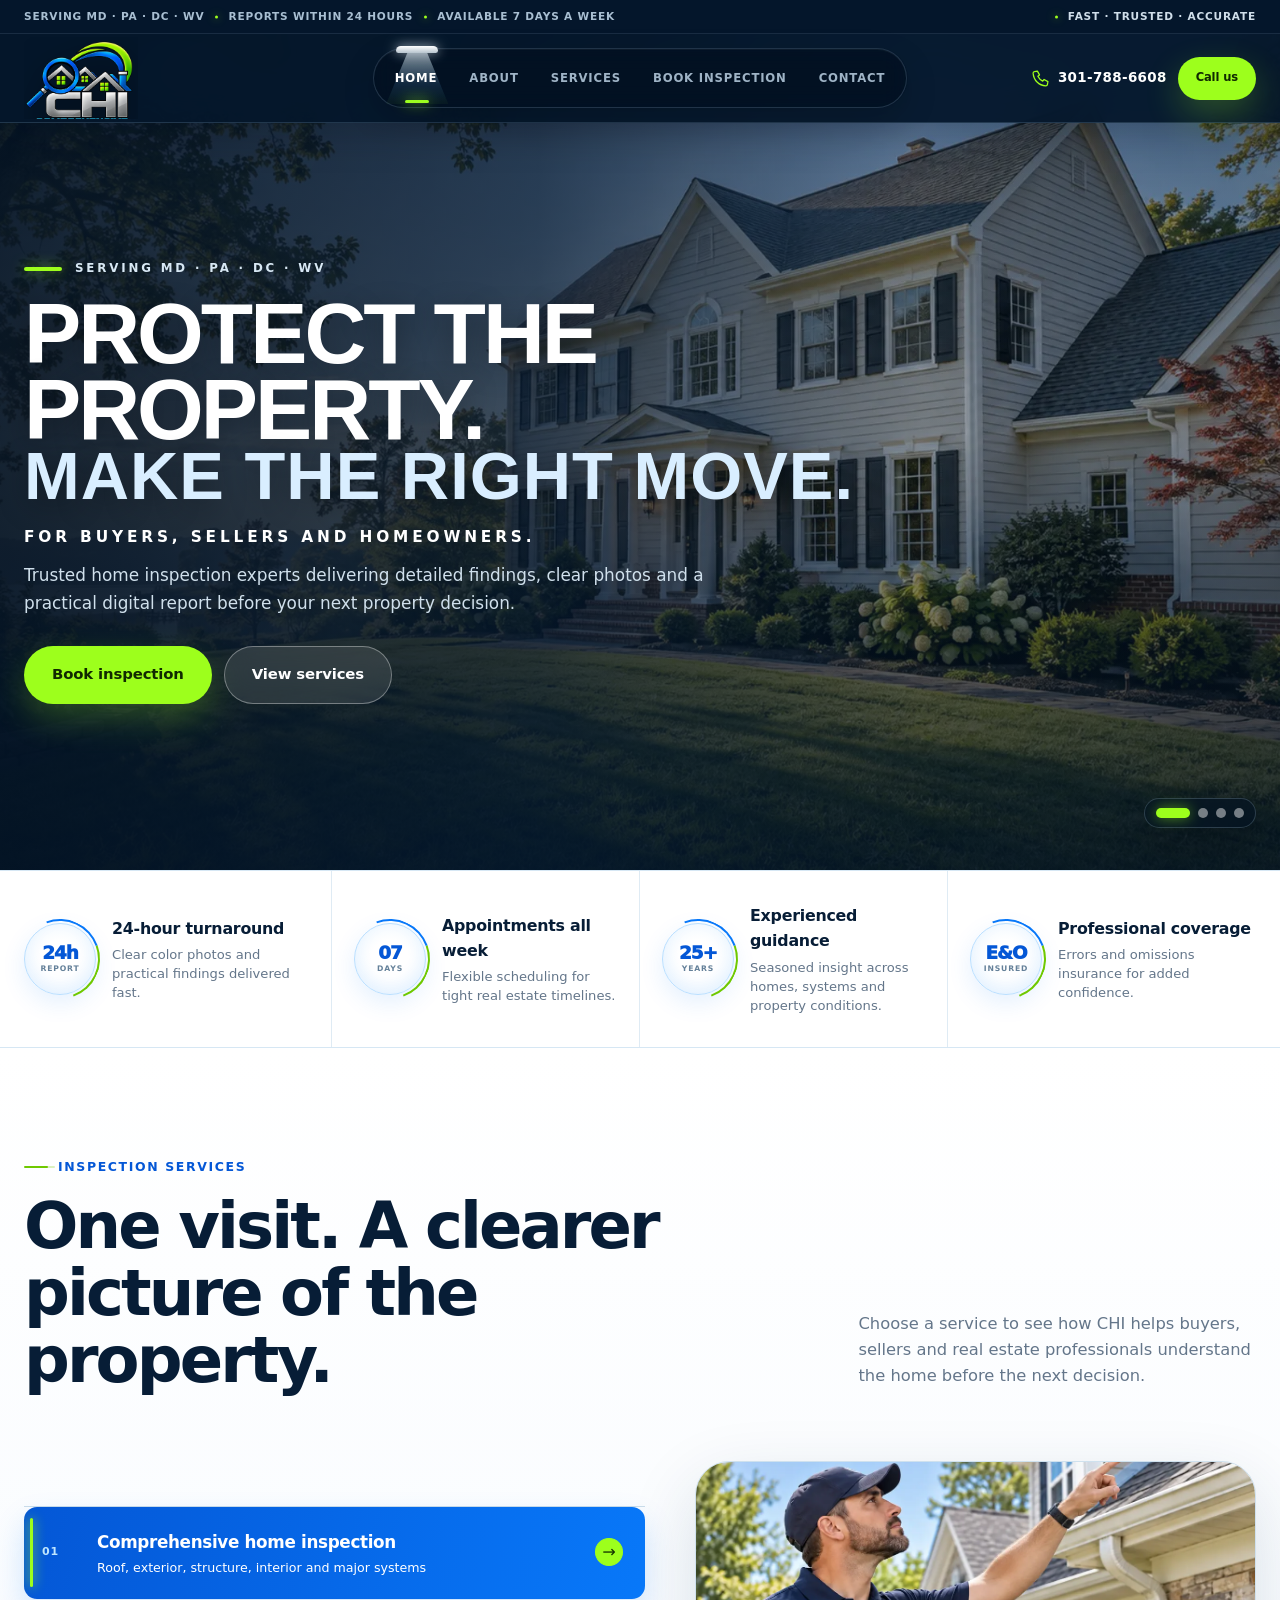
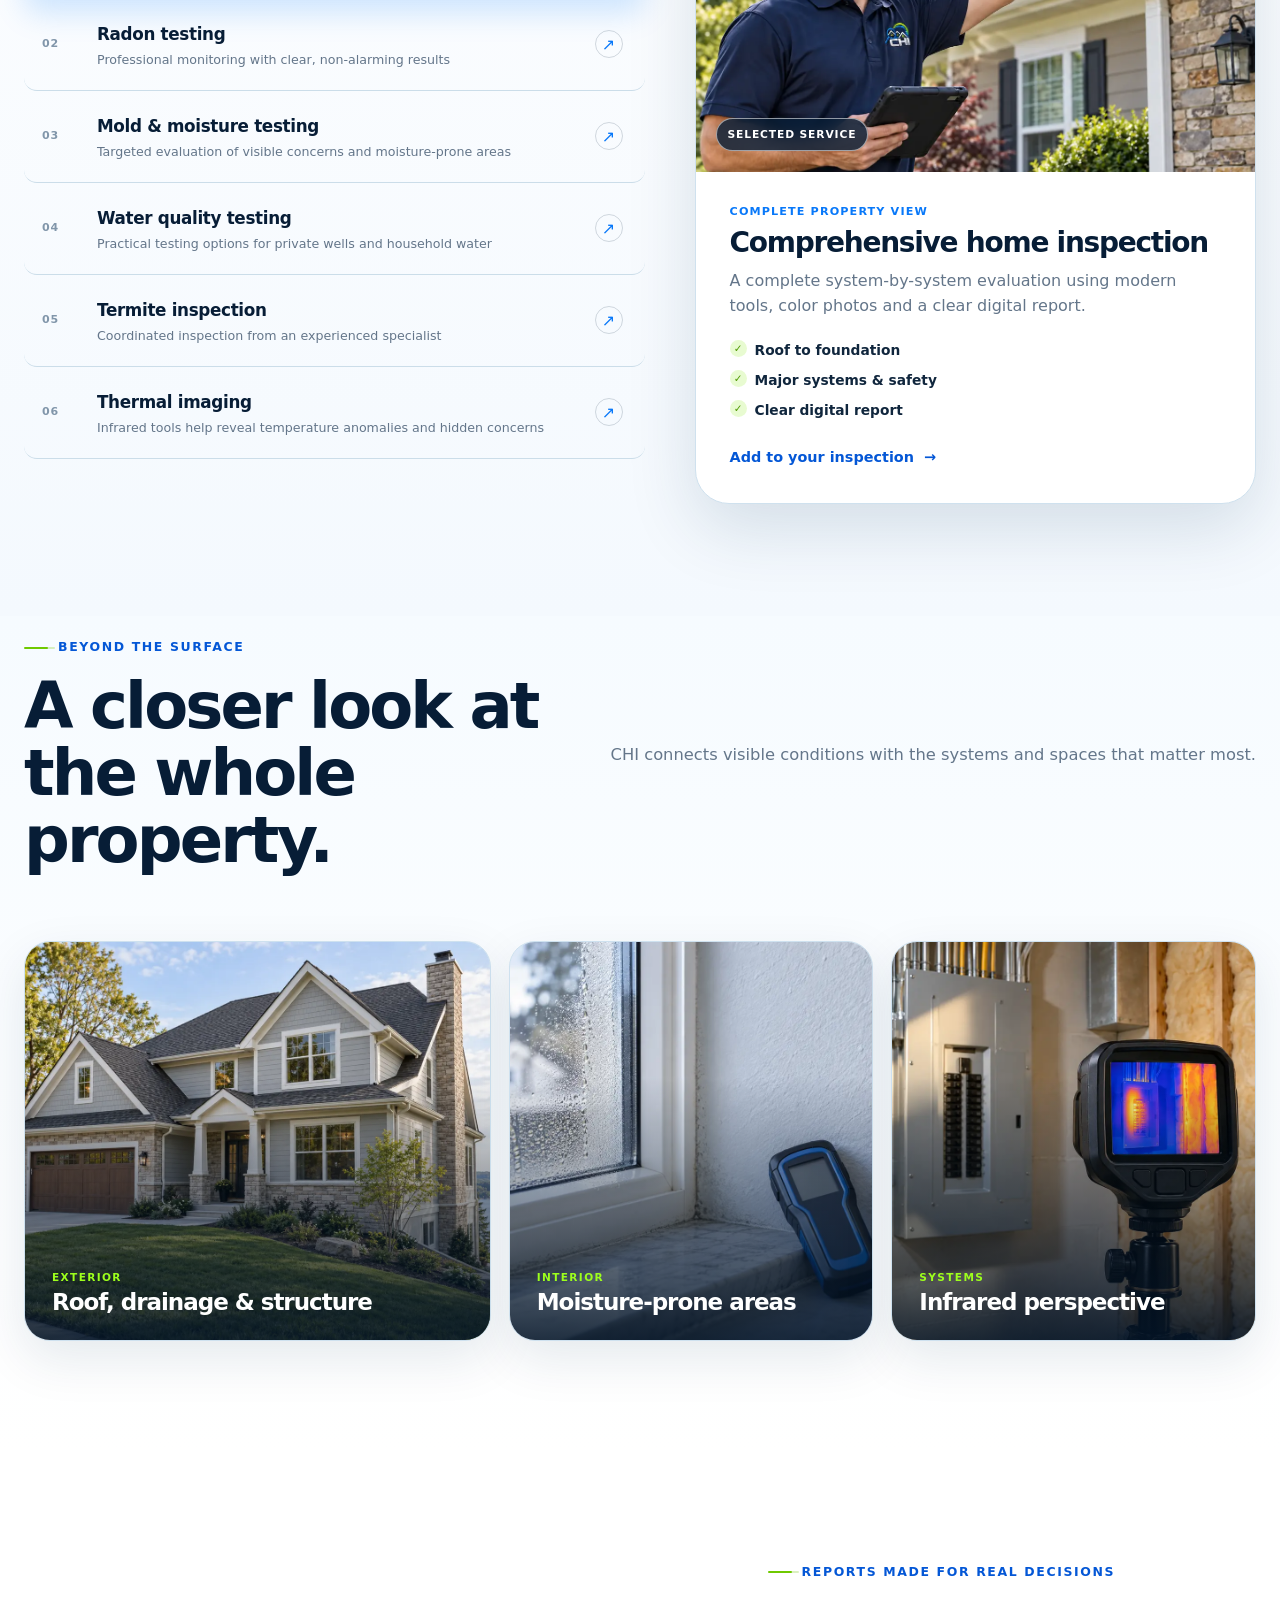
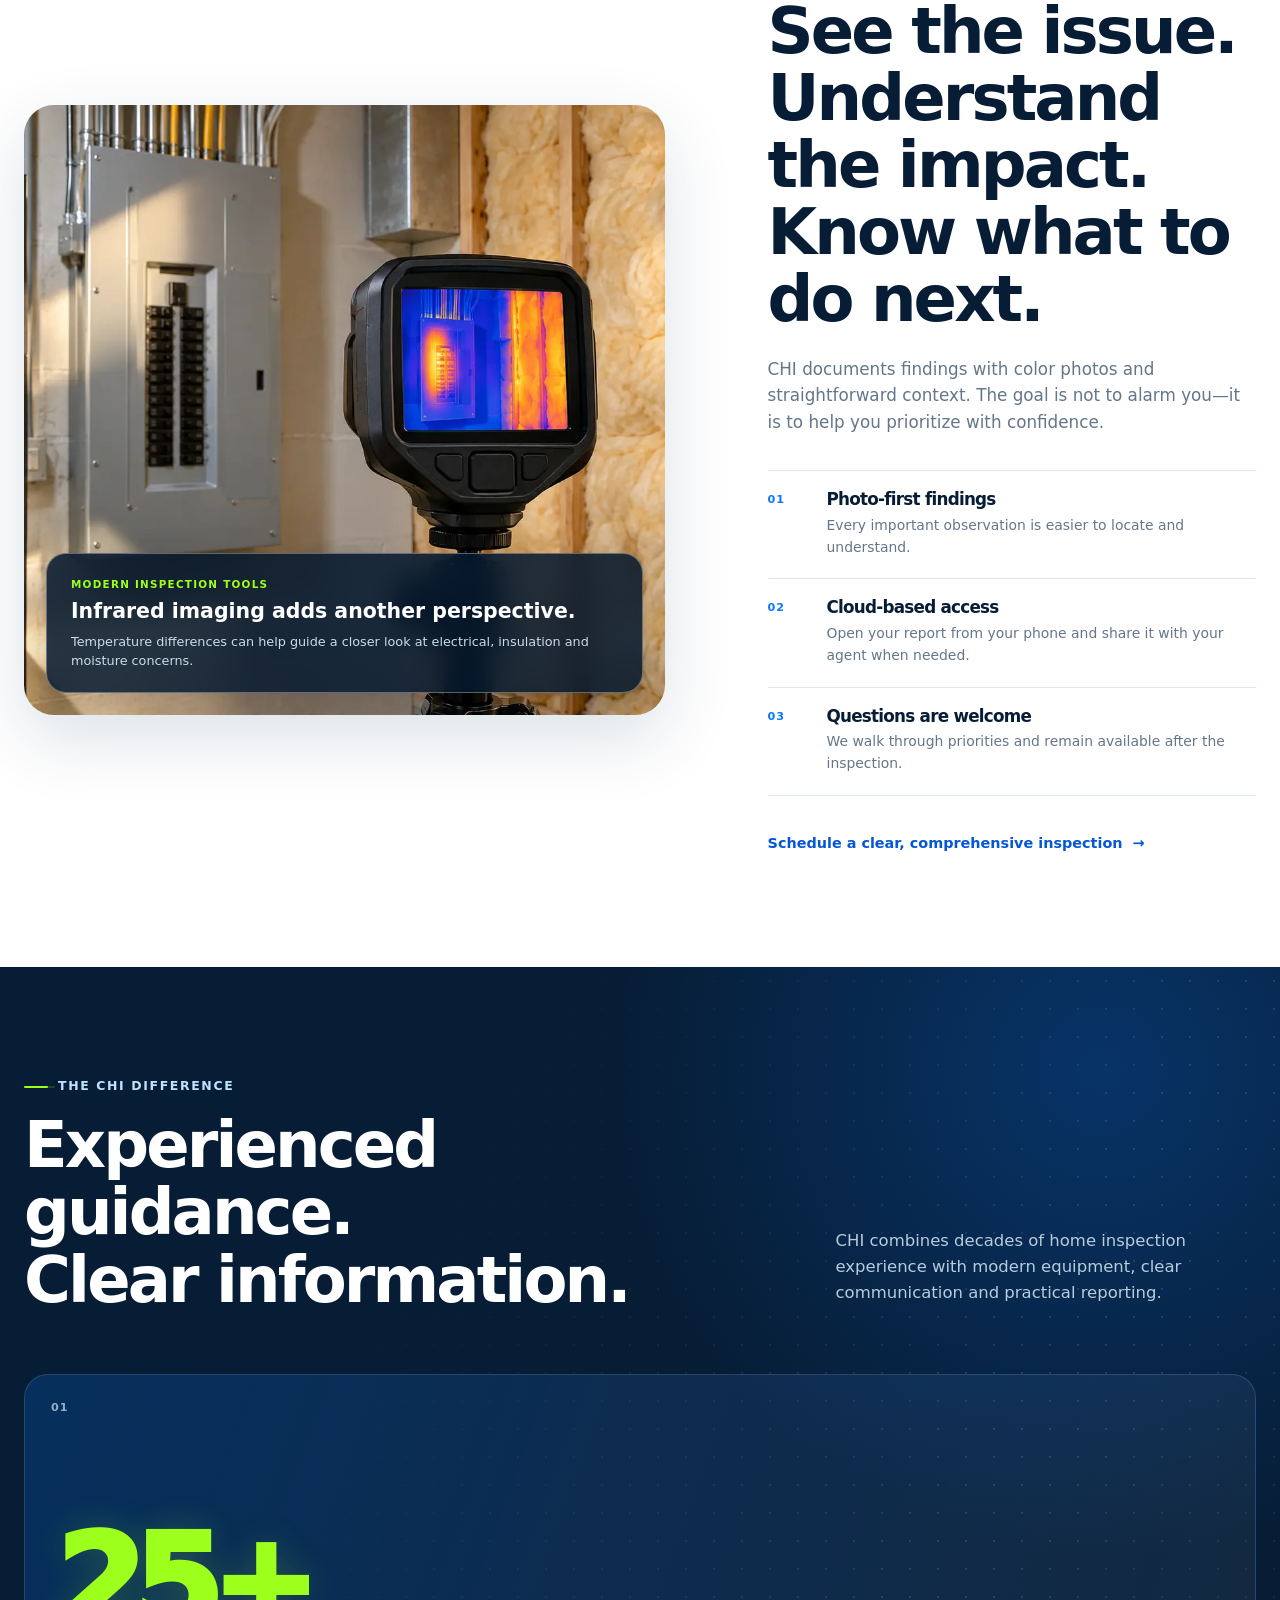
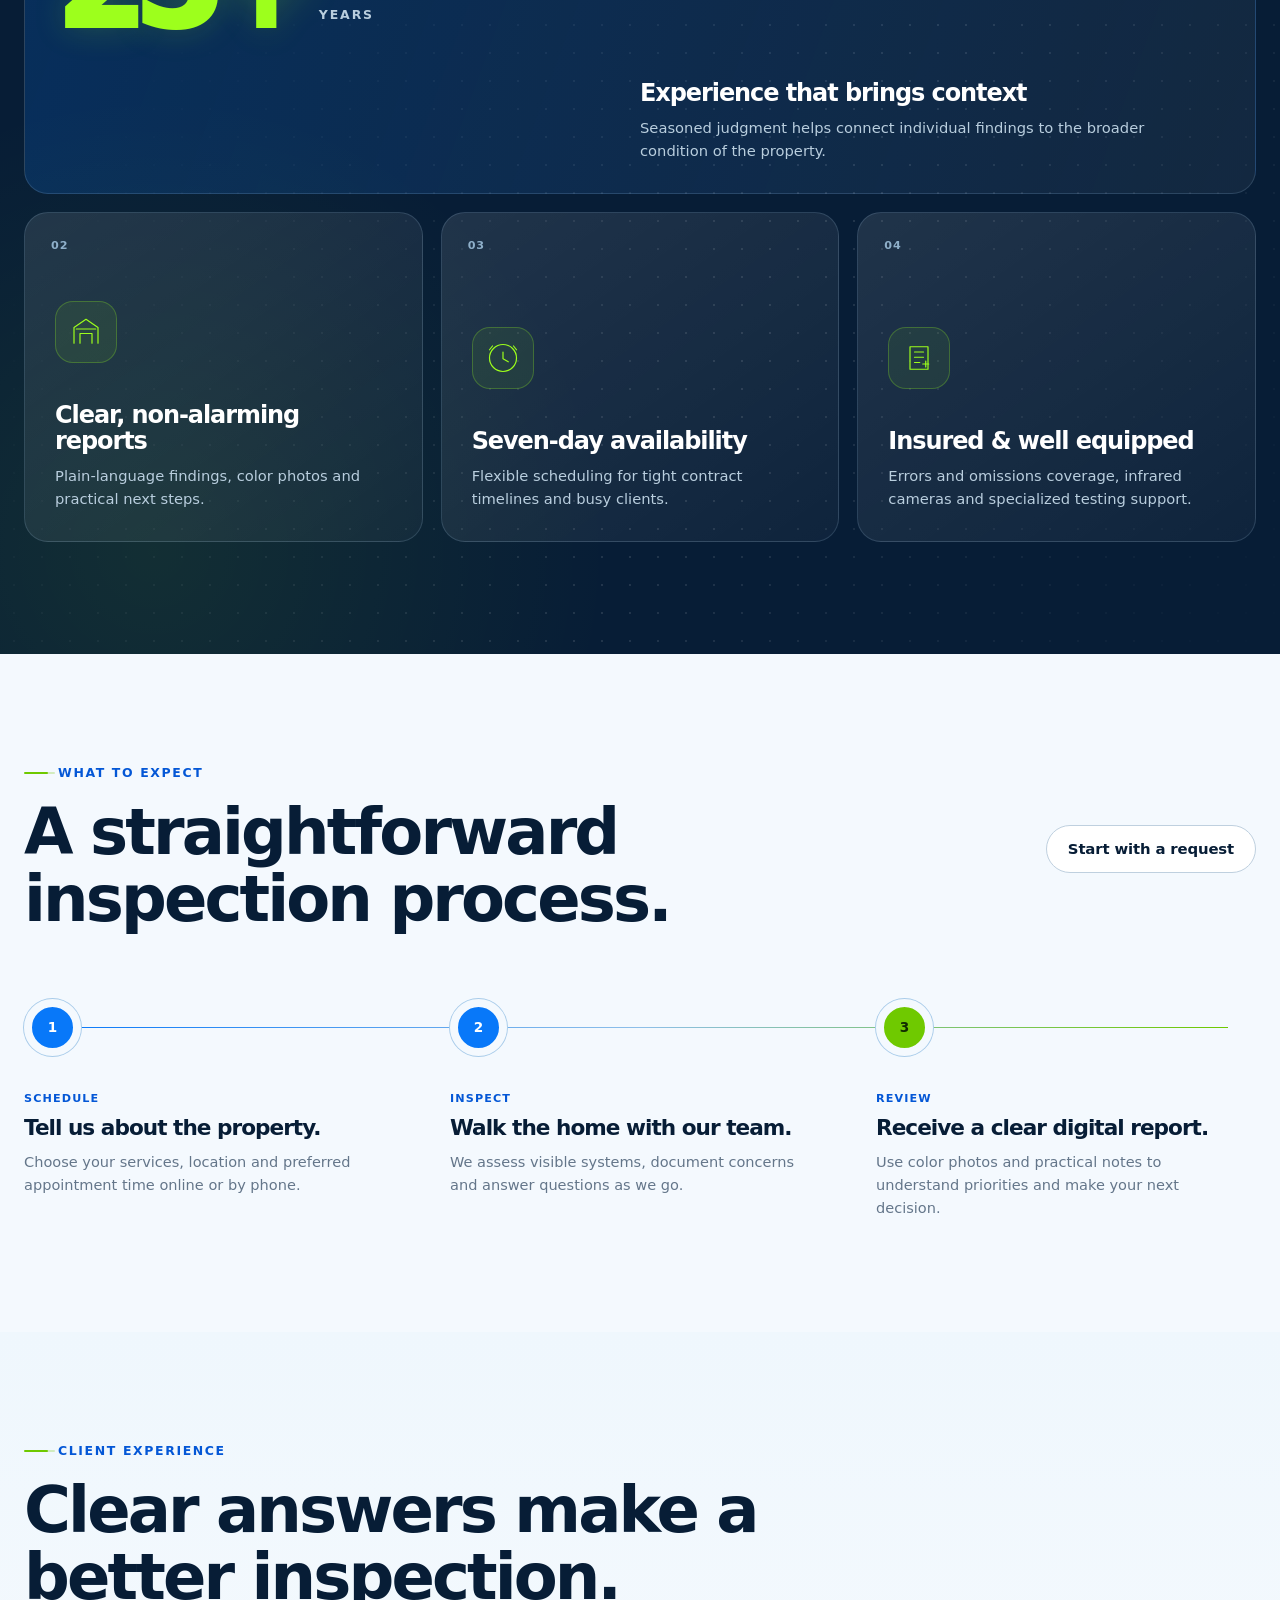
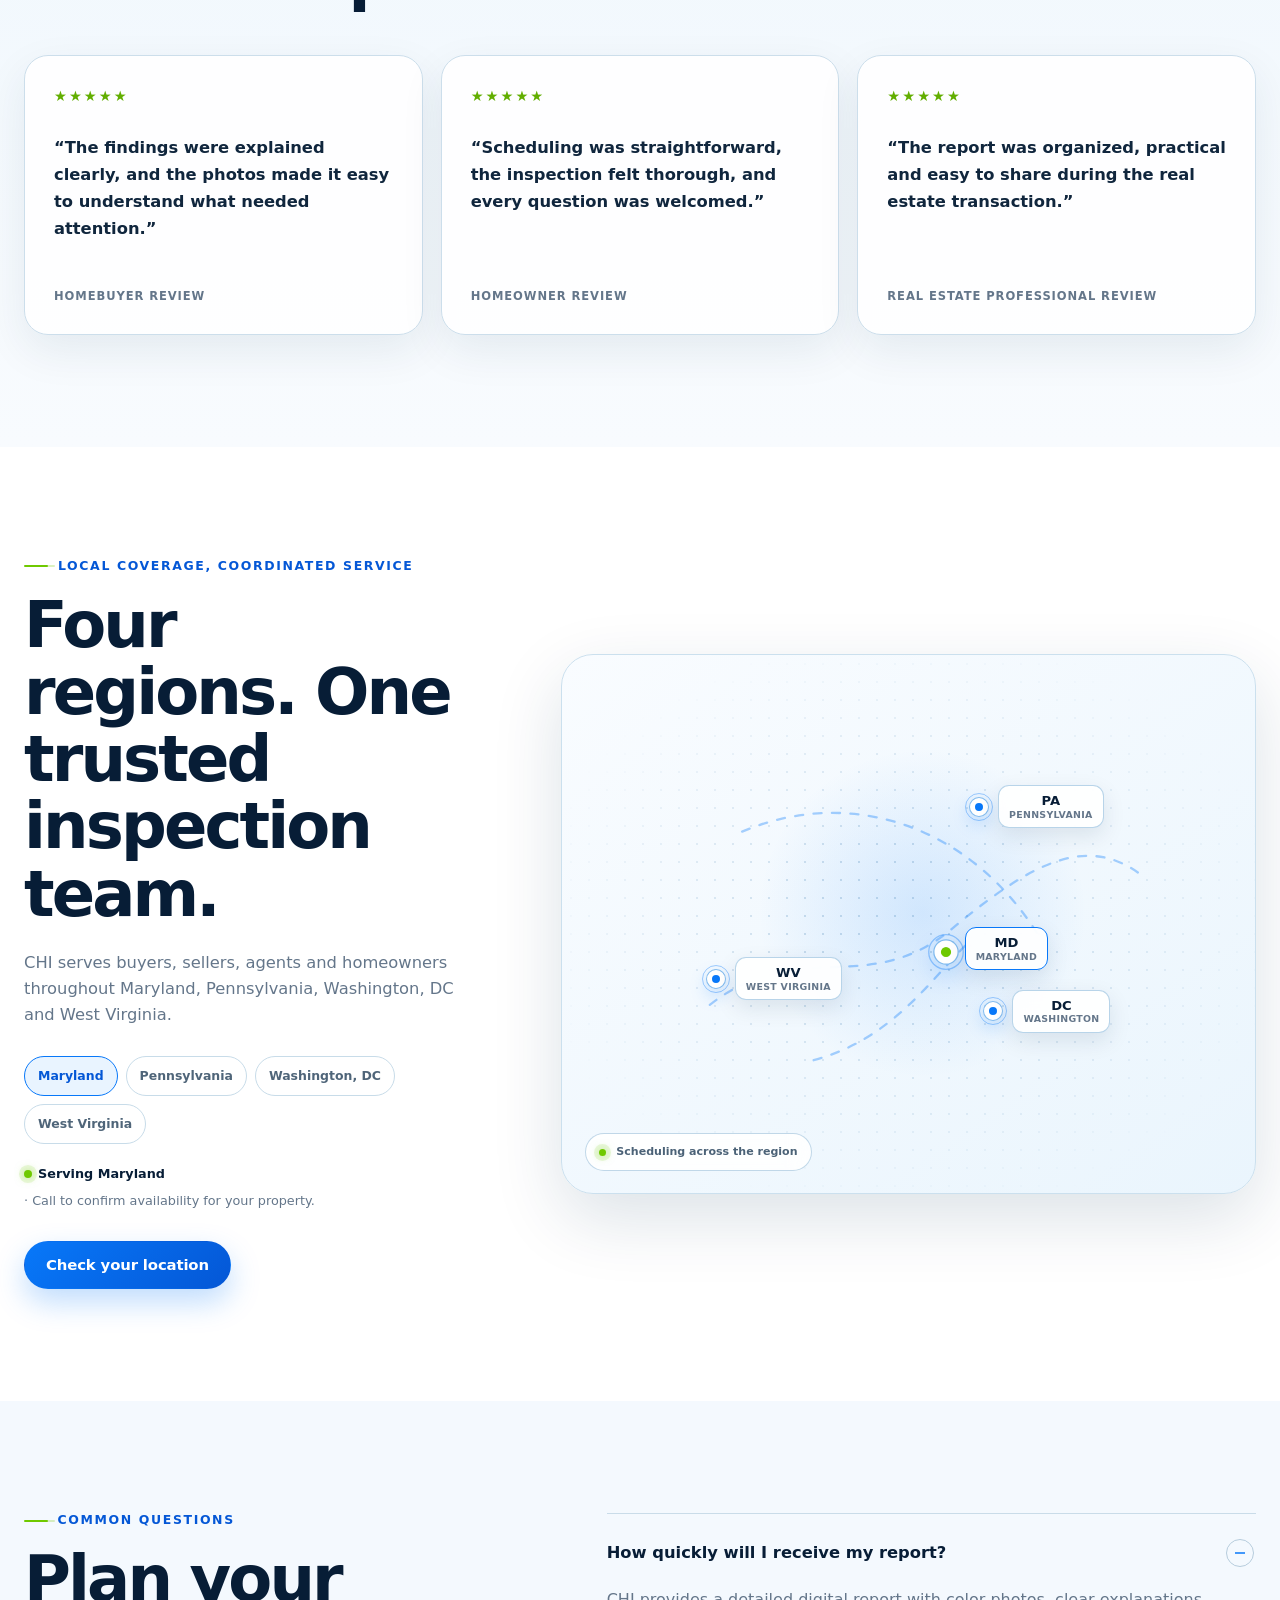
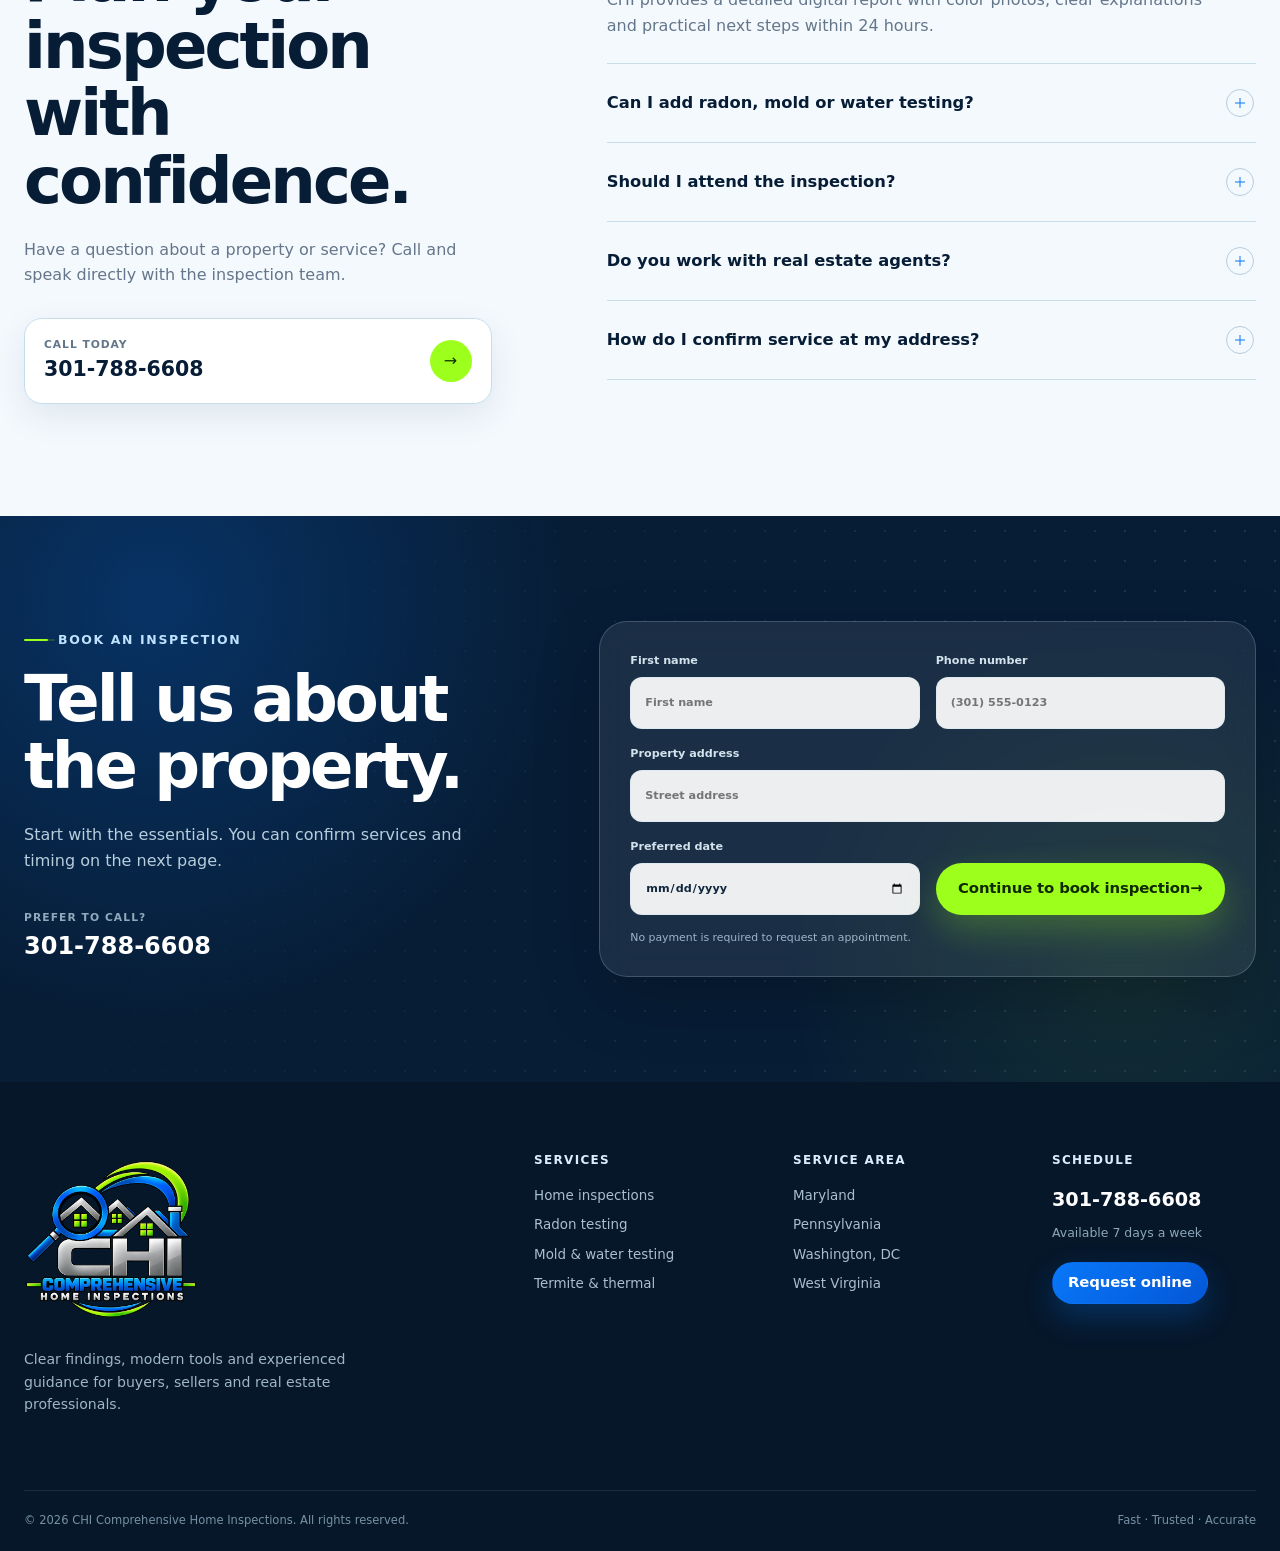
==== index.html @ 163e4bb3 "first commit" ====
<!doctype html>
<html lang="en">
  <head>
    <meta charset="UTF-8" />
    <meta name="viewport" content="width=device-width, initial-scale=1" />
    <meta
      name="description"
      content="CHI Comprehensive Home Inspections provides detailed home inspections, radon, mold, water, termite and thermal services across Maryland, Pennsylvania, DC and West Virginia."
    />
    <meta name="theme-color" content="#071d36" />
    <title>CHI Comprehensive Home Inspections</title>
    <link rel="icon" type="image/svg+xml" href="assets/favicon.svg" />
    <link rel="stylesheet" href="assets/styles.css" />
    <script src="assets/app.js" defer></script>
  </head>
  <body data-page="home">
    <a class="skip-link" href="#main">Skip to content</a>

    <header class="site-header" data-header>
      <div class="header-utility" aria-label="Business information">
        <div class="container header-utility-inner">
          <span>Serving MD · PA · DC · WV</span>
          <span>Reports within 24 hours</span>
          <span>Available 7 days a week</span>
          <span class="header-utility-note">Fast · Trusted · Accurate</span>
        </div>
      </div>
      <div class="container header-main">
        <a class="brand" href="./" aria-label="CHI Comprehensive Home Inspections home">
          <span class="brand-image-wrap"><img src="assets/chi-logo-transparent-v2.webp" alt="CHI Comprehensive Home Inspections" /></span>
        </a>

        <button class="menu-toggle" type="button" aria-expanded="false" aria-controls="primary-nav">
          <span></span><span></span><span></span><span class="sr-only">Open navigation</span>
        </button>

        <div class="header-panel">
          <nav class="limelight-nav" id="primary-nav" aria-label="Primary navigation">
            <span class="nav-light" aria-hidden="true"><i></i></span>
            <a class="active" href="#home">Home</a>
            <a href="#why-chi">About</a>
            <a href="#services">Services</a>
            <a href="schedule/">Book Inspection</a>
            <a href="#contact">Contact</a>
          </nav>
          <div class="header-actions">
            <span class="header-phone" aria-label="CHI phone number">
              <svg viewBox="0 0 24 24" aria-hidden="true"><path d="M7.2 2.8 10 7.9 7.8 9.7c1.3 2.6 3.9 5.2 6.5 6.5L16.1 14l5.1 2.8-.7 4a2 2 0 0 1-2 1.7C9.1 21.9 2.1 14.9 1.5 5.5a2 2 0 0 1 1.7-2l4-.7Z"/></svg>
              <span>301-788-6608</span>
            </span>
            <a class="button button-lime header-call-button" href="tel:+13017886608">Call us</a>
          </div>
        </div>
      </div>
    </header>

    <main id="main">
      <section class="inspection-hero" id="home" data-hero-slider aria-label="Comprehensive home inspection introduction">
        <div class="hero-slides" aria-hidden="true">
          <img class="hero-slide active" src="assets/hero-maryland-v3.webp" alt="" fetchpriority="high" data-hero-slide />
          <img class="hero-slide" src="assets/hero-interior-living-v4.webp" alt="" data-hero-slide />
          <img class="hero-slide" src="assets/hero-dc-v3.webp" alt="" data-hero-slide />
          <img class="hero-slide" src="assets/hero-interior-kitchen-v4.webp" alt="" data-hero-slide />
        </div>
        <div class="hero-shade" aria-hidden="true"></div>
        <div class="container hero-stage">
          <div class="hero-copy">
            <p class="hero-overline">Serving MD · PA · DC · WV</p>
            <h1>Protect the property. <em>Make the right move.</em></h1>
            <p class="hero-subline">For buyers, sellers and homeowners.</p>
            <p class="hero-lede">Trusted home inspection experts delivering detailed findings, clear photos and a practical digital report before your next property decision.</p>
            <div class="hero-buttons">
              <a class="button button-lime button-large" href="schedule/">Book inspection</a>
              <a class="button button-white button-large" href="#services">View services</a>
            </div>
          </div>

          <div class="hero-slider-dots" aria-label="Hero image controls">
            <button class="active" type="button" data-hero-step="0" aria-label="Show Maryland home exterior" aria-pressed="true"></button>
            <button type="button" data-hero-step="1" aria-label="Show home interior" aria-pressed="false"></button>
            <button type="button" data-hero-step="2" aria-label="Show residential properties" aria-pressed="false"></button>
            <button type="button" data-hero-step="3" aria-label="Show kitchen and utility interior" aria-pressed="false"></button>
          </div>
        </div>
      </section>

      <section class="trust-strip" aria-label="Why clients choose CHI">
        <div class="container trust-grid">
          <div><span class="trust-icon"><b>24h</b><small>report</small></span><p><strong>24-hour turnaround</strong><small>Clear color photos and practical findings delivered fast.</small></p></div>
          <div><span class="trust-icon"><b>07</b><small>days</small></span><p><strong>Appointments all week</strong><small>Flexible scheduling for tight real estate timelines.</small></p></div>
          <div><span class="trust-icon"><b>25+</b><small>years</small></span><p><strong>Experienced guidance</strong><small>Seasoned insight across homes, systems and property conditions.</small></p></div>
          <div><span class="trust-icon"><b>E&amp;O</b><small>insured</small></span><p><strong>Professional coverage</strong><small>Errors and omissions insurance for added confidence.</small></p></div>
        </div>
      </section>

      <section class="section services-section" id="services">
        <div class="container">
          <div class="section-heading reveal">
            <div>
              <p class="eyebrow"><span></span> Inspection services</p>
              <h2>One visit. A clearer picture of the property.</h2>
            </div>
            <p>Choose a service to see how CHI helps buyers, sellers and real estate professionals understand the home before the next decision.</p>
          </div>

          <div class="interactive-services reveal" data-interactive-list>
            <div class="service-list" role="list">
              <button class="service-row active" type="button" role="listitem" aria-pressed="true" data-service="home">
                <span class="service-index">01</span>
                <span class="service-main"><strong>Comprehensive home inspection</strong><small>Roof, exterior, structure, interior and major systems</small></span>
                <span class="service-arrow" aria-hidden="true">↗</span>
              </button>
              <button class="service-row" type="button" role="listitem" aria-pressed="false" data-service="radon">
                <span class="service-index">02</span>
                <span class="service-main"><strong>Radon testing</strong><small>Professional monitoring with clear, non-alarming results</small></span>
                <span class="service-arrow" aria-hidden="true">↗</span>
              </button>
              <button class="service-row" type="button" role="listitem" aria-pressed="false" data-service="mold">
                <span class="service-index">03</span>
                <span class="service-main"><strong>Mold &amp; moisture testing</strong><small>Targeted evaluation of visible concerns and moisture-prone areas</small></span>
                <span class="service-arrow" aria-hidden="true">↗</span>
              </button>
              <button class="service-row" type="button" role="listitem" aria-pressed="false" data-service="water">
                <span class="service-index">04</span>
                <span class="service-main"><strong>Water quality testing</strong><small>Practical testing options for private wells and household water</small></span>
                <span class="service-arrow" aria-hidden="true">↗</span>
              </button>
              <button class="service-row" type="button" role="listitem" aria-pressed="false" data-service="termite">
                <span class="service-index">05</span>
                <span class="service-main"><strong>Termite inspection</strong><small>Coordinated inspection from an experienced specialist</small></span>
                <span class="service-arrow" aria-hidden="true">↗</span>
              </button>
              <button class="service-row" type="button" role="listitem" aria-pressed="false" data-service="thermal">
                <span class="service-index">06</span>
                <span class="service-main"><strong>Thermal imaging</strong><small>Infrared tools help reveal temperature anomalies and hidden concerns</small></span>
                <span class="service-arrow" aria-hidden="true">↗</span>
              </button>
            </div>

            <aside class="service-preview" aria-live="polite">
              <div class="service-preview-image">
                <img class="active" src="assets/service-home-v4.webp" alt="CHI inspector pointing out a home's roof and gutter details" data-preview-image="home" loading="eager" decoding="async" />
                <img src="assets/service-radon-v2.webp" alt="CHI inspector setting up a radon monitor in a finished basement" data-preview-image="radon" loading="eager" decoding="async" />
                <img src="assets/service-mold-v2.webp" alt="CHI inspector checking a wall with a moisture meter" data-preview-image="mold" loading="eager" decoding="async" />
                <img src="assets/service-water-v2.webp" alt="CHI inspector collecting a residential water sample" data-preview-image="water" loading="eager" decoding="async" />
                <img src="assets/service-termite-v2.webp" alt="CHI inspector examining wood for termite evidence" data-preview-image="termite" loading="eager" decoding="async" />
                <img src="assets/service-thermal-v2.webp" alt="CHI inspector using a thermal camera at an electrical panel" data-preview-image="thermal" loading="eager" decoding="async" />
                <span class="preview-tag">Selected service</span>
              </div>
              <div class="service-preview-copy">
                <p class="preview-kicker" data-preview-kicker>Complete property view</p>
                <h3 data-preview-title>Comprehensive home inspection</h3>
                <p data-preview-copy>A complete system-by-system evaluation using modern tools, color photos and a clear digital report.</p>
                <ul data-preview-points>
                  <li>Roof to foundation</li>
                  <li>Major systems &amp; safety</li>
                  <li>Clear digital report</li>
                </ul>
                <a href="schedule/">Add to your inspection <span>→</span></a>
              </div>
            </aside>
          </div>
        </div>
      </section>

      <section class="section inspection-gallery-section" aria-labelledby="inspection-gallery-title">
        <div class="container">
          <div class="section-heading compact reveal">
            <div>
              <p class="eyebrow"><span></span> Beyond the surface</p>
              <h2 id="inspection-gallery-title">A closer look at the whole property.</h2>
            </div>
            <p>CHI connects visible conditions with the systems and spaces that matter most.</p>
          </div>
          <div class="inspection-gallery reveal">
            <article class="gallery-card gallery-card-wide">
              <img src="assets/service-home-v3.webp" alt="Residential exterior showing roof, siding, windows and foundation" loading="lazy" />
              <div><span>Exterior</span><h3>Roof, drainage &amp; structure</h3></div>
            </article>
            <article class="gallery-card">
              <img src="assets/service-mold-v3.webp" alt="Window and wall area evaluated for moisture" loading="lazy" />
              <div><span>Interior</span><h3>Moisture-prone areas</h3></div>
            </article>
            <article class="gallery-card">
              <img src="assets/service-thermal-v3.webp" alt="Thermal camera viewing a residential electrical panel" loading="lazy" />
              <div><span>Systems</span><h3>Infrared perspective</h3></div>
            </article>
          </div>
        </div>
      </section>

      <section class="section report-section" id="reporting">
        <div class="container report-grid">
          <div class="report-visual reveal">
            <div class="report-photo-main">
              <img src="assets/service-thermal-v3.webp" alt="Thermal camera documenting a residential electrical panel" loading="lazy" />
              <div class="report-photo-label">
                <span>Modern inspection tools</span>
                <strong>Infrared imaging adds another perspective.</strong>
                <p>Temperature differences can help guide a closer look at electrical, insulation and moisture concerns.</p>
              </div>
            </div>
          </div>

          <div class="report-copy reveal">
            <p class="eyebrow"><span></span> Reports made for real decisions</p>
            <h2>See the issue. Understand the impact. Know what to do next.</h2>
            <p>CHI documents findings with color photos and straightforward context. The goal is not to alarm you—it is to help you prioritize with confidence.</p>
            <div class="feature-stack">
              <article>
                <span>01</span>
                <div><h3>Photo-first findings</h3><p>Every important observation is easier to locate and understand.</p></div>
              </article>
              <article>
                <span>02</span>
                <div><h3>Cloud-based access</h3><p>Open your report from your phone and share it with your agent when needed.</p></div>
              </article>
              <article>
                <span>03</span>
                <div><h3>Questions are welcome</h3><p>We walk through priorities and remain available after the inspection.</p></div>
              </article>
            </div>
            <a class="text-link" href="schedule/">Schedule a clear, comprehensive inspection <span>→</span></a>
          </div>
        </div>
      </section>

      <section class="section why-section" id="why-chi">
        <div class="container">
          <div class="why-intro reveal">
            <div>
              <p class="eyebrow light"><span></span> The CHI difference</p>
              <h2>Experienced guidance.<br />Clear information.</h2>
            </div>
            <p>CHI combines decades of home inspection experience with modern equipment, clear communication and practical reporting.</p>
          </div>

          <div class="why-cards">
            <article class="why-card why-card-large reveal">
              <span class="card-number">01</span>
              <div class="experience-display" aria-hidden="true">
                <strong>25+</strong><span>years</span>
              </div>
              <div><h3>Experience that brings context</h3><p>Seasoned judgment helps connect individual findings to the broader condition of the property.</p></div>
            </article>
            <article class="why-card reveal">
              <span class="card-number">02</span>
              <div class="line-icon"><svg viewBox="0 0 48 48" aria-hidden="true"><path d="M8 39V18L24 7l16 11v21M16 39V26h16v13M11 20h26"/></svg></div>
              <h3>Clear, non-alarming reports</h3>
              <p>Plain-language findings, color photos and practical next steps.</p>
            </article>
            <article class="why-card reveal">
              <span class="card-number">03</span>
              <div class="line-icon"><svg viewBox="0 0 48 48" aria-hidden="true"><path d="M24 42a18 18 0 1 0 0-36 18 18 0 0 0 0 36Zm0-26v9l7 4M10 8l-4 5m32-5 4 5"/></svg></div>
              <h3>Seven-day availability</h3>
              <p>Flexible scheduling for tight contract timelines and busy clients.</p>
            </article>
            <article class="why-card reveal">
              <span class="card-number">04</span>
              <div class="line-icon"><svg viewBox="0 0 48 48" aria-hidden="true"><path d="M12 9h24v30H12zM18 16h12M18 23h12M18 30h7m8-2v8m-4-4h8"/></svg></div>
              <h3>Insured &amp; well equipped</h3>
              <p>Errors and omissions coverage, infrared cameras and specialized testing support.</p>
            </article>
          </div>
        </div>
      </section>

      <section class="section process-section">
        <div class="container">
          <div class="section-heading compact reveal">
            <div><p class="eyebrow"><span></span> What to expect</p><h2>A straightforward inspection process.</h2></div>
            <a class="button button-outline" href="schedule/">Start with a request</a>
          </div>
          <div class="process-track reveal">
            <article><span class="process-dot">1</span><p class="process-label">Schedule</p><h3>Tell us about the property.</h3><p>Choose your services, location and preferred appointment time online or by phone.</p></article>
            <article><span class="process-dot">2</span><p class="process-label">Inspect</p><h3>Walk the home with our team.</h3><p>We assess visible systems, document concerns and answer questions as we go.</p></article>
            <article><span class="process-dot">3</span><p class="process-label">Review</p><h3>Receive a clear digital report.</h3><p>Use color photos and practical notes to understand priorities and make your next decision.</p></article>
          </div>
        </div>
      </section>

      <section class="section reviews-section" aria-labelledby="reviews-title">
        <div class="container">
          <div class="reviews-heading reveal">
            <p class="eyebrow"><span></span> Client experience</p>
            <h2 id="reviews-title">Clear answers make a better inspection.</h2>
          </div>
          <div class="reviews-grid">
            <article class="review-card reveal">
              <div class="review-stars" aria-label="Five stars">★★★★★</div>
              <blockquote>“The findings were explained clearly, and the photos made it easy to understand what needed attention.”</blockquote>
              <p>Homebuyer review</p>
            </article>
            <article class="review-card reveal">
              <div class="review-stars" aria-label="Five stars">★★★★★</div>
              <blockquote>“Scheduling was straightforward, the inspection felt thorough, and every question was welcomed.”</blockquote>
              <p>Homeowner review</p>
            </article>
            <article class="review-card reveal">
              <div class="review-stars" aria-label="Five stars">★★★★★</div>
              <blockquote>“The report was organized, practical and easy to share during the real estate transaction.”</blockquote>
              <p>Real estate professional review</p>
            </article>
          </div>
        </div>
      </section>

      <section class="section area-section" id="service-area">
        <div class="container area-grid">
          <div class="area-copy reveal">
            <p class="eyebrow"><span></span> Local coverage, coordinated service</p>
            <h2>Four regions. One trusted inspection team.</h2>
            <p>CHI serves buyers, sellers, agents and homeowners throughout Maryland, Pennsylvania, Washington, DC and West Virginia.</p>
            <div class="area-pills" aria-label="Service areas">
              <button type="button" data-region="md" class="active">Maryland</button>
              <button type="button" data-region="pa">Pennsylvania</button>
              <button type="button" data-region="dc">Washington, DC</button>
              <button type="button" data-region="wv">West Virginia</button>
            </div>
            <p class="area-status"><span></span><strong data-region-label>Serving Maryland</strong> · Call to confirm availability for your property.</p>
            <a class="button button-primary" href="schedule/">Check your location</a>
          </div>

          <div class="region-map reveal" data-region-map aria-label="Animated service area map showing Maryland, Pennsylvania, Washington DC and West Virginia">
            <div class="map-dot-field" aria-hidden="true"></div>
            <span class="map-scan" aria-hidden="true"></span>
            <svg class="map-routes" viewBox="0 0 600 460" aria-hidden="true">
              <path d="M128 300 C205 240, 265 295, 338 234 S458 152, 505 190" />
              <path d="M156 150 C250 110, 355 145, 414 242" />
              <path d="M218 348 C285 330, 318 280, 350 248" />
            </svg>
            <button class="map-node node-md active" type="button" data-region="md"><i></i><span>MD<small>Maryland</small></span></button>
            <button class="map-node node-pa" type="button" data-region="pa"><i></i><span>PA<small>Pennsylvania</small></span></button>
            <button class="map-node node-dc" type="button" data-region="dc"><i></i><span>DC<small>Washington</small></span></button>
            <button class="map-node node-wv" type="button" data-region="wv"><i></i><span>WV<small>West Virginia</small></span></button>
            <div class="map-legend"><span class="live-dot"></span> Scheduling across the region</div>
          </div>
        </div>
      </section>

      <section class="section faq-section">
        <div class="container faq-grid">
          <div class="faq-intro reveal">
            <p class="eyebrow"><span></span> Common questions</p>
            <h2>Plan your inspection with confidence.</h2>
            <p>Have a question about a property or service? Call and speak directly with the inspection team.</p>
            <a class="phone-card" href="tel:+13017886608"><span>Call today</span><strong>301-788-6608</strong><i>→</i></a>
          </div>
          <div class="faq-list reveal">
            <details open>
              <summary>How quickly will I receive my report?<span></span></summary>
              <p>CHI provides a detailed digital report with color photos, clear explanations and practical next steps within 24 hours.</p>
            </details>
            <details>
              <summary>Can I add radon, mold or water testing?<span></span></summary>
              <p>Yes. Add-on testing can be coordinated with your home inspection so you get a more complete picture in fewer appointments.</p>
            </details>
            <details>
              <summary>Should I attend the inspection?<span></span></summary>
              <p>You are welcome to attend. It is a useful opportunity to see the home’s systems, ask questions and review the most important findings.</p>
            </details>
            <details>
              <summary>Do you work with real estate agents?<span></span></summary>
              <p>Yes. CHI works with buyers, sellers and agents and can share the completed report with the people you authorize.</p>
            </details>
            <details>
              <summary>How do I confirm service at my address?<span></span></summary>
              <p>Send the property address through the scheduling form or call 301-788-6608. We serve Maryland, Pennsylvania, DC and West Virginia.</p>
            </details>
          </div>
        </div>
      </section>

      <section class="quick-booking" id="contact">
        <div class="container quick-booking-grid">
          <div class="quick-booking-copy reveal">
            <p class="eyebrow light"><span></span> Book an inspection</p>
            <h2>Tell us about the property.</h2>
            <p>Start with the essentials. You can confirm services and timing on the next page.</p>
            <a href="tel:+13017886608"><span>Prefer to call?</span><strong>301-788-6608</strong></a>
          </div>
          <form class="quick-booking-form reveal" action="schedule/" method="get">
            <label>First name<input type="text" name="firstName" autocomplete="given-name" required placeholder="First name" /></label>
            <label>Phone number<input type="tel" name="phone" autocomplete="tel" required placeholder="(301) 555-0123" /></label>
            <label class="quick-field-wide">Property address<input type="text" name="address" autocomplete="street-address" required placeholder="Street address" /></label>
            <label>Preferred date<input type="date" name="preferredDate" /></label>
            <button class="button button-lime button-large" type="submit">Continue to book inspection <span>→</span></button>
            <p class="quick-form-note">No payment is required to request an appointment.</p>
          </form>
        </div>
      </section>
    </main>

    <footer class="site-footer">
      <div class="container footer-top">
        <div class="footer-brand">
          <img src="assets/chi-logo-transparent-v2.webp" alt="CHI Comprehensive Home Inspections" loading="lazy" />
          <p>Clear findings, modern tools and experienced guidance for buyers, sellers and real estate professionals.</p>
        </div>
        <div><h3>Services</h3><a href="#services">Home inspections</a><a href="#services">Radon testing</a><a href="#services">Mold &amp; water testing</a><a href="#services">Termite &amp; thermal</a></div>
        <div><h3>Service area</h3><a href="#service-area">Maryland</a><a href="#service-area">Pennsylvania</a><a href="#service-area">Washington, DC</a><a href="#service-area">West Virginia</a></div>
        <div class="footer-contact"><h3>Schedule</h3><a class="footer-phone" href="tel:+13017886608">301-788-6608</a><p>Available 7 days a week</p><a class="button button-primary" href="schedule/">Request online</a></div>
      </div>
      <div class="container footer-bottom"><p>© <span data-year></span> CHI Comprehensive Home Inspections. All rights reserved.</p><p>Fast · Trusted · Accurate</p></div>
    </footer>

    <a class="mobile-call-bar" href="tel:+13017886608"><span>Call CHI</span><strong>301-788-6608</strong></a>
  </body>
</html>
---- assets/styles.css ----
:root {
  --blue: #0878f9;
  --blue-deep: #0457d6;
  --blue-soft: #e9f4ff;
  --cyan: #33c5ff;
  --lime: #9dff1c;
  --lime-deep: #6fc900;
  --navy: #071d36;
  --navy-2: #0b2949;
  --ink: #10263d;
  --muted: #64768a;
  --line: #dbe7f1;
  --ice: #f4f9fe;
  --white: #ffffff;
  --shadow: 0 24px 70px rgba(10, 47, 82, 0.14);
  --shadow-soft: 0 12px 35px rgba(10, 47, 82, 0.09);
  --radius-sm: 12px;
  --radius: 22px;
  --radius-lg: 34px;
  --container: 1240px;
}

* {
  box-sizing: border-box;
}

html {
  scroll-behavior: smooth;
  scroll-padding-top: 100px;
}

body {
  margin: 0;
  background: var(--white);
  color: var(--ink);
  font-family: Inter, ui-sans-serif, system-ui, -apple-system, BlinkMacSystemFont, "Segoe UI", sans-serif;
  font-size: 16px;
  line-height: 1.6;
  -webkit-font-smoothing: antialiased;
  overflow-x: hidden;
}

body.menu-open {
  overflow: hidden;
}

img {
  display: block;
  max-width: 100%;
}

a {
  color: inherit;
  text-decoration: none;
}

button,
input,
select,
textarea {
  font: inherit;
}

button,
a {
  -webkit-tap-highlight-color: transparent;
}

button {
  color: inherit;
}

:focus-visible {
  outline: 3px solid color-mix(in srgb, var(--blue) 60%, white);
  outline-offset: 3px;
}

.sr-only {
  position: absolute;
  width: 1px;
  height: 1px;
  padding: 0;
  margin: -1px;
  overflow: hidden;
  clip: rect(0, 0, 0, 0);
  white-space: nowrap;
  border: 0;
}

.skip-link {
  position: fixed;
  z-index: 9999;
  top: 10px;
  left: 10px;
  transform: translateY(-160%);
  padding: 10px 16px;
  border-radius: 8px;
  background: var(--navy);
  color: white;
  transition: transform 0.2s ease;
}

.skip-link:focus {
  transform: translateY(0);
}

.container {
  width: min(calc(100% - 48px), var(--container));
  margin-inline: auto;
}

.section {
  padding: 112px 0;
}

h1,
h2,
h3,
p {
  margin-top: 0;
}

h1,
h2,
h3 {
  color: var(--navy);
  font-weight: 750;
  letter-spacing: -0.045em;
  line-height: 1.05;
}

h2 {
  margin-bottom: 22px;
  font-size: clamp(2.25rem, 5vw, 4.8rem);
}

h3 {
  margin-bottom: 10px;
  font-size: 1.35rem;
}

.eyebrow {
  display: flex;
  align-items: center;
  gap: 10px;
  margin-bottom: 18px;
  color: var(--blue-deep);
  font-size: 0.78rem;
  font-weight: 800;
  letter-spacing: 0.13em;
  line-height: 1.2;
  text-transform: uppercase;
}

.eyebrow > span {
  width: 24px;
  height: 2px;
  border-radius: 2px;
  background: var(--lime-deep);
  box-shadow: 7px 0 0 rgba(111, 201, 0, 0.25);
}

.eyebrow.light {
  color: #bfe2ff;
}

.eyebrow.light > span {
  background: var(--lime);
}

.button {
  position: relative;
  display: inline-flex;
  min-height: 48px;
  align-items: center;
  justify-content: center;
  border: 1px solid transparent;
  border-radius: 999px;
  padding: 12px 21px;
  font-size: 0.93rem;
  font-weight: 800;
  letter-spacing: -0.01em;
  line-height: 1;
  cursor: pointer;
  transition: transform 0.25s ease, box-shadow 0.25s ease, color 0.25s ease, background-color 0.25s ease, border-color 0.25s ease;
  overflow: hidden;
}

.button::after {
  content: "";
  position: absolute;
  inset: 0;
  background: linear-gradient(105deg, transparent 25%, rgba(255, 255, 255, 0.34) 50%, transparent 75%);
  transform: translateX(-130%);
  transition: transform 0.6s ease;
}

.button:hover::after {
  transform: translateX(130%);
}

.button:hover {
  transform: translateY(-2px);
}

.button-primary {
  background: linear-gradient(135deg, var(--blue), var(--blue-deep));
  box-shadow: 0 13px 30px rgba(8, 120, 249, 0.26);
  color: white;
}

.button-primary:hover {
  box-shadow: 0 18px 38px rgba(8, 120, 249, 0.35);
}

.button-large {
  min-height: 58px;
  padding-inline: 27px;
}

.button-ghost {
  border-color: rgba(10, 45, 75, 0.2);
  background: rgba(255, 255, 255, 0.66);
  color: var(--navy);
  backdrop-filter: blur(14px);
}

.button-outline {
  border-color: #bfd0df;
  background: white;
  color: var(--navy);
}

.button-outline:hover {
  border-color: var(--blue);
  color: var(--blue-deep);
}

.button-lime {
  background: var(--lime);
  box-shadow: 0 14px 35px rgba(157, 255, 28, 0.24);
  color: #102900;
}

.button-white {
  border-color: rgba(255, 255, 255, 0.35);
  background: rgba(255, 255, 255, 0.1);
  color: white;
  backdrop-filter: blur(12px);
}

.reveal {
  opacity: 0;
  transform: translateY(28px);
  transition: opacity 0.75s ease, transform 0.75s cubic-bezier(0.22, 1, 0.36, 1);
}

.reveal.is-visible {
  opacity: 1;
  transform: translateY(0);
}

/* Header */
.site-header {
  position: fixed;
  z-index: 1000;
  top: 0;
  left: 0;
  width: 100%;
  min-height: 92px;
  display: flex;
  align-items: center;
  gap: 24px;
  padding: 9px max(24px, calc((100vw - var(--container)) / 2));
  border-bottom: 1px solid transparent;
  transition: background-color 0.3s ease, border-color 0.3s ease, box-shadow 0.3s ease, min-height 0.3s ease;
}

.site-header.scrolled,
.site-header.solid-header {
  min-height: 80px;
  border-color: rgba(181, 207, 229, 0.68);
  background: rgba(255, 255, 255, 0.92);
  box-shadow: 0 8px 30px rgba(11, 41, 73, 0.08);
  backdrop-filter: blur(20px) saturate(140%);
}

.brand {
  display: inline-flex;
  flex: 0 0 auto;
  align-items: center;
}

.brand-image-wrap {
  width: 76px;
  height: 72px;
  display: grid;
  place-items: center;
}

.brand-image-wrap img {
  width: 100%;
  height: 100%;
  object-fit: contain;
  filter: drop-shadow(0 7px 13px rgba(7, 29, 54, 0.13));
}

.header-actions {
  position: static;
  min-width: 0;
  display: flex;
  flex: 1 1 auto;
  align-items: center;
  justify-content: flex-end;
  gap: 16px;
}

.limelight-nav {
  position: absolute;
  top: 50%;
  left: 50%;
  display: flex;
  align-items: center;
  gap: 2px;
  border: 1px solid rgba(154, 184, 207, 0.46);
  border-radius: 999px;
  padding: 5px;
  background: rgba(255, 255, 255, 0.66);
  box-shadow: inset 0 1px 0 rgba(255, 255, 255, 0.8), 0 9px 30px rgba(8, 52, 90, 0.06);
  backdrop-filter: blur(12px);
  isolation: isolate;
  transform: translate(-50%, -50%);
}

.limelight-nav a {
  position: relative;
  z-index: 2;
  min-height: 38px;
  display: inline-flex;
  align-items: center;
  border-radius: 999px;
  padding: 0 15px;
  color: #446078;
  font-size: 0.82rem;
  font-weight: 760;
  white-space: nowrap;
  transition: color 0.25s ease;
}

.limelight-nav a:hover,
.limelight-nav a.active {
  color: var(--blue-deep);
}

.nav-light {
  position: absolute;
  z-index: 1;
  left: 5px;
  top: 5px;
  width: 66px;
  height: 38px;
  border: 1px solid rgba(8, 120, 249, 0.22);
  border-radius: 999px;
  background: radial-gradient(circle at 50% 120%, rgba(157, 255, 28, 0.72), transparent 52%), linear-gradient(180deg, #fff, #dff0ff);
  box-shadow: 0 0 22px rgba(8, 120, 249, 0.22), inset 0 -2px 8px rgba(8, 120, 249, 0.09);
  transition: transform 0.38s cubic-bezier(0.22, 1, 0.36, 1), width 0.38s cubic-bezier(0.22, 1, 0.36, 1);
  will-change: transform, width;
}

.nav-light::after {
  content: "";
  position: absolute;
  bottom: -3px;
  left: 50%;
  width: 20px;
  height: 3px;
  transform: translateX(-50%);
  border-radius: 99px;
  background: var(--lime-deep);
  box-shadow: 0 0 12px var(--lime);
}

.phone-link {
  display: inline-flex;
  align-items: center;
  gap: 8px;
  color: var(--navy);
  font-size: 0.84rem;
  font-weight: 850;
  white-space: nowrap;
}

.phone-link svg {
  width: 19px;
  fill: none;
  stroke: var(--blue);
  stroke-linecap: round;
  stroke-linejoin: round;
  stroke-width: 1.8;
}

.header-cta {
  min-height: 44px;
  padding-inline: 17px;
  white-space: nowrap;
}

.menu-toggle {
  width: 48px;
  height: 48px;
  display: none;
  place-items: center;
  gap: 4px;
  border: 1px solid var(--line);
  border-radius: 14px;
  background: white;
  cursor: pointer;
}

.menu-toggle span:not(.sr-only) {
  width: 20px;
  height: 2px;
  display: block;
  border-radius: 3px;
  background: var(--navy);
  transition: transform 0.25s ease, opacity 0.25s ease;
}

.mobile-call-bar {
  display: none;
}

/* Inspection hero */
.inspection-hero {
  position: relative;
  min-height: 840px;
  display: grid;
  align-items: center;
  padding: 138px 0 72px;
  background:
    radial-gradient(circle at 83% 18%, rgba(51, 197, 255, 0.2), transparent 29%),
    radial-gradient(circle at 64% 83%, rgba(157, 255, 28, 0.11), transparent 26%),
    linear-gradient(145deg, #ffffff 0%, #f1f8ff 72%, #e7f4ff 100%);
  overflow: hidden;
}

.hero-grid,
.schedule-hero-grid,
.final-cta-grid {
  position: absolute;
  inset: 0;
  opacity: 0.36;
  background-image: linear-gradient(rgba(8, 120, 249, 0.09) 1px, transparent 1px), linear-gradient(90deg, rgba(8, 120, 249, 0.09) 1px, transparent 1px);
  background-size: 74px 74px;
  mask-image: linear-gradient(90deg, black, transparent 68%);
}

.hero-layout {
  position: relative;
  z-index: 2;
  display: grid;
  grid-template-columns: minmax(390px, 0.86fr) minmax(500px, 1.14fr);
  align-items: center;
  gap: clamp(38px, 5vw, 72px);
}

.hero-copy {
  padding-bottom: 8px;
}

.hero-copy h1 {
  margin-bottom: 22px;
  font-size: clamp(3.5rem, 5.4vw, 6.35rem);
  letter-spacing: -0.065em;
  line-height: 0.94;
}

.hero-copy h1 em {
  color: var(--blue-deep);
  font-family: Georgia, "Times New Roman", serif;
  font-size: 0.69em;
  font-weight: 500;
  letter-spacing: -0.045em;
}

.hero-lede {
  max-width: 590px;
  margin-bottom: 28px;
  color: #3c5871;
  font-size: clamp(1.03rem, 1.35vw, 1.22rem);
  line-height: 1.65;
}

.hero-buttons {
  display: flex;
  flex-wrap: wrap;
  align-items: center;
  gap: 12px;
}

.hero-proof {
  display: flex;
  gap: 0;
  margin-top: 38px;
}

.hero-proof span {
  display: grid;
  gap: 1px;
  padding: 0 24px;
  border-right: 1px solid rgba(16, 65, 102, 0.19);
  color: var(--muted);
  font-size: 0.76rem;
  font-weight: 700;
  line-height: 1.3;
  text-transform: uppercase;
}

.hero-proof span:first-child {
  padding-left: 0;
}

.hero-proof span:last-child {
  border-right: 0;
}

.hero-proof strong {
  color: var(--navy);
  font-size: 1.13rem;
  font-weight: 900;
  letter-spacing: -0.02em;
  text-transform: none;
}

.hero-visual {
  position: relative;
  min-width: 0;
}

.hero-visual::before {
  content: "";
  position: absolute;
  inset: -22px 24px 22px -22px;
  border: 1px solid rgba(8, 120, 249, 0.15);
  border-radius: 38px;
  background: linear-gradient(145deg, rgba(8, 120, 249, 0.1), rgba(157, 255, 28, 0.08));
  transform: rotate(-2.2deg);
}

.hero-photo-frame {
  position: relative;
  aspect-ratio: 1.17 / 1;
  border: 7px solid rgba(255, 255, 255, 0.9);
  border-radius: 36px;
  background: #dceefe;
  box-shadow: 0 34px 85px rgba(8, 51, 91, 0.2);
  overflow: hidden;
}

.hero-photo {
  position: absolute;
  inset: 0;
  width: 100%;
  height: 100%;
  object-fit: cover;
  object-position: 58% center;
  transition: transform 1.2s cubic-bezier(0.22, 1, 0.36, 1);
}

.hero-visual:hover .hero-photo {
  transform: scale(1.025);
}

.hero-photo-frame::after {
  content: "";
  position: absolute;
  inset: 0;
  background: linear-gradient(180deg, transparent 42%, rgba(7, 29, 54, 0.18) 100%);
  pointer-events: none;
}

.hero-scan-line {
  position: absolute;
  z-index: 3;
  top: 0;
  bottom: 0;
  left: 8%;
  width: 2px;
  background: var(--lime);
  box-shadow: 0 0 16px var(--lime), 16px 0 48px rgba(157, 255, 28, 0.22), -16px 0 48px rgba(8, 120, 249, 0.2);
  animation: hero-scan 6.4s ease-in-out infinite;
}

@keyframes hero-scan {
  0%, 100% { left: 8%; opacity: 0.2; }
  50% { left: 92%; opacity: 0.92; }
}

.hero-hotspot {
  content: "";
  position: absolute;
  z-index: 6;
  display: flex;
  align-items: center;
  gap: 9px;
  transition: opacity 0.35s ease, transform 0.35s ease;
}

.hotspot-scan { top: 25%; right: 7%; }
.hotspot-notes { top: 38%; left: 27%; }
.hotspot-team { top: 58%; left: 54%; }

.hotspot-dot {
  position: relative;
  width: 18px;
  height: 18px;
  flex: 0 0 auto;
  border: 5px solid white;
  border-radius: 50%;
  background: var(--blue);
  box-shadow: 0 4px 15px rgba(7, 29, 54, 0.32);
}

.hotspot-dot::after {
  content: "";
  position: absolute;
  inset: -9px;
  border: 1px solid rgba(157, 255, 28, 0.9);
  border-radius: 50%;
  animation: hotspot-pulse 2s ease-out infinite;
}

@keyframes hotspot-pulse {
  0% { transform: scale(0.65); opacity: 1; }
  100% { transform: scale(1.45); opacity: 0; }
}

.hotspot-label {
  border: 1px solid rgba(255, 255, 255, 0.56);
  border-radius: 999px;
  padding: 7px 11px;
  background: rgba(7, 29, 54, 0.8);
  box-shadow: 0 10px 26px rgba(7, 29, 54, 0.2);
  color: white;
  font-size: 0.68rem;
  font-weight: 850;
  white-space: nowrap;
  opacity: 0;
  transform: translateX(-7px);
  transition: opacity 0.35s ease, transform 0.35s ease;
  backdrop-filter: blur(9px);
}

.hero-hotspot.active .hotspot-dot {
  background: var(--lime);
  box-shadow: 0 0 22px rgba(157, 255, 28, 0.95);
}

.hero-hotspot.active .hotspot-label {
  opacity: 1;
  transform: translateX(0);
}

.hero-status-card {
  position: absolute;
  z-index: 7;
  right: 22px;
  bottom: 22px;
  width: min(325px, calc(100% - 44px));
  border: 1px solid rgba(255, 255, 255, 0.7);
  border-radius: 20px;
  padding: 17px 18px 15px;
  background: rgba(255, 255, 255, 0.93);
  box-shadow: 0 20px 45px rgba(7, 29, 54, 0.2);
  backdrop-filter: blur(16px);
}

.hero-status-card > p {
  display: flex;
  align-items: center;
  gap: 8px;
  margin: 0 0 7px;
  color: var(--blue-deep);
  font-size: 0.66rem;
  font-weight: 850;
  letter-spacing: 0.08em;
  text-transform: uppercase;
}

.hero-status-card > strong {
  display: block;
  color: var(--navy);
  font-size: 1.02rem;
  letter-spacing: -0.02em;
}

.hero-status-card > span {
  display: block;
  margin-top: 4px;
  color: var(--muted);
  font-size: 0.76rem;
  line-height: 1.45;
}

.hero-step-controls {
  display: flex;
  gap: 6px;
  margin-top: 13px;
}

.hero-step-controls button {
  min-width: 38px;
  min-height: 28px;
  border: 1px solid #c9dce9;
  border-radius: 999px;
  background: white;
  color: #71879a;
  font-size: 0.64rem;
  font-weight: 900;
  cursor: pointer;
  transition: color 0.25s ease, background-color 0.25s ease, border-color 0.25s ease, transform 0.25s ease;
}

.hero-step-controls button:hover {
  transform: translateY(-1px);
}

.hero-step-controls button.active {
  border-color: var(--blue);
  background: var(--blue);
  color: white;
}

/* Trust strip */
.trust-strip {
  position: relative;
  z-index: 10;
  border-top: 1px solid #d6e7f4;
  border-bottom: 1px solid #d6e7f4;
  background: white;
}

.trust-grid {
  display: grid;
  grid-template-columns: repeat(3, 1fr);
}

.trust-grid > div {
  min-height: 154px;
  display: flex;
  align-items: center;
  gap: 18px;
  padding: 28px 34px;
  border-right: 1px solid #dfebf4;
}

.trust-grid > div:first-child { padding-left: 0; }
.trust-grid > div:last-child { border-right: 0; padding-right: 0; }

.trust-icon {
  width: 52px;
  height: 52px;
  display: grid;
  flex: 0 0 auto;
  place-items: center;
  border: 1px solid #bee0ff;
  border-radius: 16px;
  background: linear-gradient(145deg, white, #eaf6ff);
  box-shadow: inset 0 -7px 18px rgba(8, 120, 249, 0.08);
  color: var(--blue);
  font-size: 0.88rem;
  font-weight: 900;
}

.trust-grid p {
  display: grid;
  gap: 4px;
  margin: 0;
}

.trust-grid strong {
  color: var(--navy);
  font-size: 0.99rem;
  letter-spacing: -0.015em;
}

.trust-grid small {
  color: var(--muted);
  font-size: 0.82rem;
  line-height: 1.45;
}

/* Services */
.services-section {
  background: linear-gradient(180deg, #fff 0%, #f4f9fe 100%);
}

.section-heading {
  display: grid;
  grid-template-columns: minmax(0, 1.25fr) minmax(280px, 0.65fr);
  align-items: end;
  gap: 70px;
  margin-bottom: 66px;
}

.section-heading h2 {
  max-width: 820px;
  margin-bottom: 0;
}

.section-heading > p {
  margin-bottom: 5px;
  color: var(--muted);
  font-size: 1.02rem;
}

.section-heading.compact {
  grid-template-columns: 1fr auto;
  align-items: center;
}

.interactive-services {
  display: grid;
  grid-template-columns: minmax(0, 1.05fr) minmax(390px, 0.95fr);
  gap: 50px;
  align-items: stretch;
}

.service-list {
  position: relative;
  align-self: center;
  border-top: 1px solid #cbdde9;
}

.service-row {
  position: relative;
  z-index: 2;
  width: 100%;
  min-height: 92px;
  display: grid;
  grid-template-columns: 40px 1fr 32px;
  align-items: center;
  gap: 15px;
  border: 0;
  border-bottom: 1px solid #cbdde9;
  padding: 14px 10px;
  background: transparent;
  text-align: left;
  cursor: pointer;
  transition: color 0.3s ease, padding 0.3s ease;
}

.service-row:hover,
.service-row.active {
  padding-inline: 18px;
}

.service-row.active {
  color: white;
}

.service-highlight {
  position: absolute;
  z-index: 1;
  top: 0;
  left: 0;
  width: 100%;
  height: 92px;
  border-radius: 13px;
  background: linear-gradient(105deg, var(--blue-deep), var(--blue));
  box-shadow: 0 14px 30px rgba(8, 120, 249, 0.18);
  transition: transform 0.45s cubic-bezier(0.22, 1, 0.36, 1), height 0.35s ease;
}

.service-highlight::after {
  content: "";
  position: absolute;
  top: 10px;
  bottom: 10px;
  left: 5px;
  width: 3px;
  border-radius: 6px;
  background: var(--lime);
  box-shadow: 0 0 12px var(--lime);
}

.service-index {
  color: #8196aa;
  font-size: 0.69rem;
  font-weight: 850;
  letter-spacing: 0.08em;
}

.service-row.active .service-index {
  color: #bfe6ff;
}

.service-main {
  display: grid;
  gap: 3px;
}

.service-main strong {
  color: var(--navy);
  font-size: 1.05rem;
  letter-spacing: -0.02em;
}

.service-main small {
  color: var(--muted);
  font-size: 0.79rem;
  line-height: 1.35;
}

.service-row.active .service-main strong,
.service-row.active .service-main small {
  color: white;
}

.service-arrow {
  width: 28px;
  height: 28px;
  display: grid;
  place-items: center;
  border: 1px solid rgba(100, 118, 138, 0.28);
  border-radius: 50%;
  color: var(--blue);
  transition: transform 0.25s ease, background-color 0.25s ease;
}

.service-row.active .service-arrow {
  border-color: var(--lime);
  background: var(--lime);
  color: #153400;
  transform: rotate(45deg);
}

.service-preview {
  min-height: 620px;
  display: flex;
  flex-direction: column;
  border: 1px solid #cfe1ee;
  border-radius: var(--radius-lg);
  background: white;
  box-shadow: var(--shadow);
  overflow: hidden;
}

.service-preview-image {
  position: relative;
  height: 310px;
  background: #dceefe;
  overflow: hidden;
}

.service-preview-image img {
  width: 100%;
  height: 100%;
  object-fit: cover;
  transition: opacity 0.28s ease, transform 0.6s ease;
}

.service-preview-image.changing img {
  opacity: 0.2;
  transform: scale(1.06);
}

.preview-scan {
  position: absolute;
  inset: 0;
  background: linear-gradient(90deg, transparent, rgba(157, 255, 28, 0.34), transparent);
  transform: translateX(-100%);
}

.service-preview-image.changing .preview-scan {
  animation: preview-scan 0.7s ease;
}

@keyframes preview-scan {
  to { transform: translateX(100%); }
}

.preview-tag {
  position: absolute;
  left: 20px;
  bottom: 20px;
  border: 1px solid rgba(255, 255, 255, 0.55);
  border-radius: 999px;
  padding: 7px 11px;
  background: rgba(7, 29, 54, 0.8);
  color: white;
  font-size: 0.67rem;
  font-weight: 800;
  letter-spacing: 0.08em;
  text-transform: uppercase;
  backdrop-filter: blur(8px);
}

.service-preview-copy {
  display: flex;
  flex: 1;
  flex-direction: column;
  padding: 31px 34px 34px;
}

.preview-kicker {
  margin-bottom: 8px;
  color: var(--blue);
  font-size: 0.7rem;
  font-weight: 850;
  letter-spacing: 0.1em;
  text-transform: uppercase;
}

.service-preview-copy h3 {
  font-size: 1.75rem;
}

.service-preview-copy > p:not(.preview-kicker) {
  margin-bottom: 20px;
  color: var(--muted);
}

.service-preview-copy ul {
  display: grid;
  gap: 8px;
  margin: 0 0 25px;
  padding: 0;
  list-style: none;
}

.service-preview-copy li {
  position: relative;
  padding-left: 25px;
  color: var(--ink);
  font-size: 0.86rem;
  font-weight: 700;
}

.service-preview-copy li::before {
  content: "✓";
  position: absolute;
  left: 0;
  top: 1px;
  width: 17px;
  height: 17px;
  display: grid;
  place-items: center;
  border-radius: 50%;
  background: #e8fbd1;
  color: #4d9800;
  font-size: 0.65rem;
  font-weight: 900;
}

.service-preview-copy > a,
.text-link {
  display: inline-flex;
  align-items: center;
  gap: 10px;
  margin-top: auto;
  color: var(--blue-deep);
  font-size: 0.9rem;
  font-weight: 850;
}

.service-preview-copy > a span,
.text-link span {
  transition: transform 0.25s ease;
}

.service-preview-copy > a:hover span,
.text-link:hover span {
  transform: translateX(5px);
}

/* Reporting */
.report-section {
  background: white;
}

.report-grid {
  display: grid;
  grid-template-columns: minmax(0, 1.05fr) minmax(360px, 0.8fr);
  gap: clamp(55px, 8vw, 110px);
  align-items: center;
}

.report-visual {
  position: relative;
  padding: 0 38px 50px 0;
}

.report-photo-main {
  position: relative;
  min-height: 610px;
  border-radius: 30px;
  background: #e4f0f9;
  box-shadow: var(--shadow);
  overflow: hidden;
}

.report-photo-main > img {
  width: 100%;
  height: 100%;
  min-height: 610px;
  object-fit: cover;
  object-position: center;
}

.scan-beam {
  position: absolute;
  inset: 0 auto 0 0;
  width: 3px;
  background: var(--lime);
  box-shadow: 0 0 25px rgba(157, 255, 28, 0.95), 14px 0 50px rgba(8, 120, 249, 0.19);
  animation: report-scan 5s ease-in-out infinite;
}

@keyframes report-scan {
  0%, 100% { left: 8%; opacity: 0.35; }
  50% { left: 92%; opacity: 0.85; }
}

.photo-pin {
  position: absolute;
  width: 36px;
  height: 36px;
  display: grid;
  place-items: center;
  border: 7px solid rgba(255, 255, 255, 0.88);
  border-radius: 50%;
  background: var(--blue);
  box-shadow: 0 5px 18px rgba(0, 41, 77, 0.28);
  cursor: pointer;
}

.photo-pin span {
  width: 8px;
  height: 8px;
  border-radius: 50%;
  background: var(--lime);
}

.photo-pin::after {
  content: "";
  position: absolute;
  inset: -10px;
  border: 1px solid rgba(157, 255, 28, 0.8);
  border-radius: 50%;
  animation: pin-pulse 2s ease-out infinite;
}

@keyframes pin-pulse {
  0% { transform: scale(0.7); opacity: 1; }
  100% { transform: scale(1.5); opacity: 0; }
}

.pin-one { top: 23%; right: 18%; }
.pin-two { top: 43%; left: 47%; }

.finding-card {
  position: absolute;
  z-index: 4;
  right: 23px;
  bottom: 24px;
  width: min(310px, calc(100% - 46px));
  border: 1px solid rgba(255, 255, 255, 0.55);
  border-radius: 18px;
  padding: 18px;
  background: rgba(7, 29, 54, 0.86);
  box-shadow: 0 15px 40px rgba(7, 29, 54, 0.27);
  color: white;
  backdrop-filter: blur(14px);
}

.finding-status {
  display: inline-flex;
  margin-bottom: 10px;
  border-radius: 99px;
  padding: 4px 8px;
  background: var(--lime);
  color: #173800;
  font-size: 0.65rem;
  font-weight: 900;
  letter-spacing: 0.08em;
  text-transform: uppercase;
}

.finding-card strong {
  display: block;
  font-size: 1rem;
}

.finding-card p {
  margin: 5px 0 0;
  color: #cde4f5;
  font-size: 0.77rem;
  line-height: 1.45;
}

.report-mini-card {
  position: absolute;
  right: 0;
  bottom: 0;
  width: 220px;
  border: 1px solid #c9dfed;
  border-radius: 20px;
  padding: 20px;
  background: white;
  box-shadow: var(--shadow-soft);
}

.report-mini-card > span {
  color: var(--muted);
  font-size: 0.69rem;
  font-weight: 800;
  letter-spacing: 0.08em;
  text-transform: uppercase;
}

.report-mini-card strong {
  display: block;
  margin-top: 4px;
  color: var(--navy);
  font-size: 1.35rem;
}

.report-lines {
  display: grid;
  gap: 5px;
  margin-top: 14px;
}

.report-lines i {
  height: 5px;
  border-radius: 5px;
  background: #dfeaf2;
}

.report-lines i:first-child { width: 75%; background: linear-gradient(90deg, var(--blue), #8cc9ff); }
.report-lines i:nth-child(2) { width: 92%; }
.report-lines i:nth-child(3) { width: 58%; }

.report-copy > p:not(.eyebrow) {
  color: var(--muted);
  font-size: 1.05rem;
}

.feature-stack {
  display: grid;
  gap: 0;
  margin: 34px 0;
  border-top: 1px solid var(--line);
}

.feature-stack article {
  display: grid;
  grid-template-columns: 42px 1fr;
  gap: 17px;
  padding: 20px 0;
  border-bottom: 1px solid var(--line);
}

.feature-stack article > span {
  color: var(--blue);
  font-size: 0.7rem;
  font-weight: 900;
  letter-spacing: 0.08em;
}

.feature-stack h3 {
  margin-bottom: 5px;
  font-size: 1.05rem;
}

.feature-stack p {
  margin: 0;
  color: var(--muted);
  font-size: 0.87rem;
}

/* Why */
.why-section {
  position: relative;
  background:
    radial-gradient(circle at 86% 8%, rgba(8, 120, 249, 0.25), transparent 30%),
    radial-gradient(circle at 12% 92%, rgba(157, 255, 28, 0.08), transparent 28%),
    var(--navy);
  overflow: hidden;
}

.why-section::after {
  content: "";
  position: absolute;
  inset: 0;
  opacity: 0.22;
  background-image: radial-gradient(circle, rgba(255,255,255,0.5) 1px, transparent 1.2px);
  background-size: 28px 28px;
  mask-image: linear-gradient(120deg, transparent 25%, black 65%, transparent);
  pointer-events: none;
}

.why-section .container {
  position: relative;
  z-index: 2;
}

.why-intro {
  display: grid;
  grid-template-columns: 1.1fr 0.65fr;
  gap: 100px;
  align-items: end;
  margin-bottom: 60px;
}

.why-intro h2 {
  margin: 0;
  color: white;
}

.why-intro > p {
  margin-bottom: 7px;
  color: #b7ccdd;
  font-size: 1.03rem;
}

.why-cards {
  display: grid;
  grid-template-columns: repeat(3, 1fr);
  gap: 18px;
}

.why-card {
  position: relative;
  min-height: 330px;
  display: flex;
  flex-direction: column;
  justify-content: flex-end;
  border: 1px solid rgba(180, 218, 247, 0.16);
  border-radius: 24px;
  padding: 30px;
  background: linear-gradient(145deg, rgba(255,255,255,0.1), rgba(255,255,255,0.035));
  color: white;
  overflow: hidden;
  transition: transform 0.35s ease, border-color 0.35s ease, background-color 0.35s ease;
}

.why-card:hover {
  transform: translateY(-6px);
  border-color: rgba(157, 255, 28, 0.45);
  background: linear-gradient(145deg, rgba(255,255,255,0.14), rgba(255,255,255,0.05));
}

.why-card-large {
  min-height: 420px;
  grid-column: span 3;
  display: grid;
  grid-template-columns: 1fr 1fr;
  align-items: end;
  background: linear-gradient(110deg, rgba(8,120,249,0.2), rgba(255,255,255,0.05));
}

.card-number {
  position: absolute;
  top: 24px;
  left: 26px;
  color: #8fb0ca;
  font-size: 0.7rem;
  font-weight: 900;
  letter-spacing: 0.08em;
}

.why-card h3 {
  color: white;
  font-size: 1.5rem;
}

.why-card p {
  max-width: 520px;
  margin: 0;
  color: #b9cede;
  font-size: 0.92rem;
}

.line-icon {
  width: 62px;
  height: 62px;
  display: grid;
  place-items: center;
  margin-bottom: 40px;
  border: 1px solid rgba(157, 255, 28, 0.25);
  border-radius: 18px;
  background: rgba(157, 255, 28, 0.07);
}

.line-icon svg {
  width: 36px;
  fill: none;
  stroke: var(--lime);
  stroke-linecap: round;
  stroke-linejoin: round;
  stroke-width: 1.6;
}

.team-orbit {
  position: relative;
  width: min(420px, 37vw);
  aspect-ratio: 1;
  justify-self: end;
  align-self: center;
}

.home-core {
  position: absolute;
  top: 50%;
  left: 50%;
  width: 116px;
  height: 116px;
  display: grid;
  place-items: center;
  border: 1px solid rgba(157,255,28,0.55);
  border-radius: 28px;
  background: linear-gradient(145deg, rgba(157,255,28,0.16), rgba(8,120,249,0.2));
  box-shadow: 0 0 55px rgba(8,120,249,0.25);
  color: var(--lime);
  font-size: 4.5rem;
  transform: translate(-50%, -50%);
}

.orbit {
  position: absolute;
  top: 50%;
  left: 50%;
  border: 1px dashed rgba(154, 211, 255, 0.28);
  border-radius: 50%;
  transform: translate(-50%, -50%);
}

.orbit-one { width: 66%; height: 66%; animation: orbit-spin 14s linear infinite; }
.orbit-two { width: 96%; height: 96%; animation: orbit-spin-reverse 20s linear infinite; }

.person-dot {
  position: absolute;
  width: 34px;
  height: 34px;
  border: 8px solid rgba(255,255,255,0.85);
  border-radius: 50%;
  background: var(--blue);
  box-shadow: 0 0 0 9px rgba(8,120,249,0.16), 0 0 28px rgba(8,120,249,0.55);
}

.dot-one { top: 12%; left: 28%; }
.dot-two { right: 12%; bottom: 25%; background: var(--lime-deep); }

@keyframes orbit-spin {
  to { transform: translate(-50%, -50%) rotate(360deg); }
}

@keyframes orbit-spin-reverse {
  to { transform: translate(-50%, -50%) rotate(-360deg); }
}

/* Process */
.process-section {
  background: var(--ice);
}

.process-track {
  position: relative;
  display: grid;
  grid-template-columns: repeat(3, 1fr);
  gap: 46px;
}

.process-track::before {
  content: "";
  position: absolute;
  top: 28px;
  left: 28px;
  right: 28px;
  height: 1px;
  background: linear-gradient(90deg, var(--blue), #8ebfe9, var(--lime-deep));
}

.process-track article {
  position: relative;
  z-index: 2;
  padding-right: 25px;
}

.process-dot {
  width: 57px;
  height: 57px;
  display: grid;
  place-items: center;
  margin-bottom: 34px;
  border: 8px solid var(--ice);
  border-radius: 50%;
  background: var(--blue);
  box-shadow: 0 0 0 1px #a9ccea;
  color: white;
  font-size: 0.85rem;
  font-weight: 900;
}

.process-track article:nth-child(3) .process-dot {
  background: var(--lime-deep);
  color: #112c00;
}

.process-label {
  margin-bottom: 9px;
  color: var(--blue-deep);
  font-size: 0.7rem;
  font-weight: 900;
  letter-spacing: 0.1em;
  text-transform: uppercase;
}

.process-track h3 {
  font-size: 1.35rem;
}

.process-track article > p:last-child {
  margin: 0;
  color: var(--muted);
  font-size: 0.91rem;
}

/* Service area map */
.area-section {
  background: white;
}

.area-grid {
  display: grid;
  grid-template-columns: minmax(340px, 0.72fr) minmax(500px, 1.15fr);
  gap: clamp(55px, 8vw, 120px);
  align-items: center;
}

.area-copy > p:not(.eyebrow):not(.area-status) {
  color: var(--muted);
  font-size: 1.02rem;
}

.area-pills {
  display: flex;
  flex-wrap: wrap;
  gap: 8px;
  margin: 28px 0 20px;
}

.area-pills button {
  border: 1px solid #c8dce9;
  border-radius: 999px;
  padding: 9px 13px;
  background: white;
  color: #4f6579;
  font-size: 0.78rem;
  font-weight: 800;
  cursor: pointer;
  transition: 0.25s ease;
}

.area-pills button:hover,
.area-pills button.active {
  border-color: var(--blue);
  background: var(--blue-soft);
  color: var(--blue-deep);
}

.area-status {
  display: flex;
  align-items: center;
  flex-wrap: wrap;
  gap: 6px;
  margin-bottom: 30px;
  color: var(--muted);
  font-size: 0.8rem;
}

.area-status > span,
.live-dot {
  width: 8px;
  height: 8px;
  border-radius: 50%;
  background: var(--lime-deep);
  box-shadow: 0 0 0 5px rgba(111, 201, 0, 0.13), 0 0 10px rgba(111, 201, 0, 0.55);
}

.area-status strong {
  color: var(--navy);
}

.region-map {
  position: relative;
  min-height: 540px;
  border: 1px solid #cbe0ee;
  border-radius: 32px;
  background:
    radial-gradient(circle at 52% 48%, rgba(8,120,249,0.14), transparent 36%),
    linear-gradient(145deg, #f9fcff, #eaf5fd);
  box-shadow: var(--shadow);
  isolation: isolate;
  overflow: hidden;
}

.map-dot-field {
  position: absolute;
  inset: 0;
  opacity: 0.46;
  background-image: radial-gradient(circle, rgba(27, 100, 158, 0.42) 1.2px, transparent 1.4px);
  background-size: 18px 18px;
  mask-image: radial-gradient(ellipse at center, black 20%, transparent 78%);
}

.map-scan {
  position: absolute;
  z-index: 2;
  top: -20%;
  left: 0;
  width: 100%;
  height: 15%;
  background: linear-gradient(180deg, transparent, rgba(8,120,249,0.13), rgba(157,255,28,0.2), transparent);
  animation: map-scan 5.8s ease-in-out infinite;
  pointer-events: none;
}

@keyframes map-scan {
  0%, 100% { top: -20%; }
  50% { top: 105%; }
}

.map-routes {
  position: absolute;
  z-index: 1;
  inset: 0;
  width: 100%;
  height: 100%;
}

.map-routes path {
  fill: none;
  stroke: rgba(8, 120, 249, 0.34);
  stroke-dasharray: 7 9;
  stroke-linecap: round;
  stroke-width: 2;
  animation: route-flow 13s linear infinite;
}

@keyframes route-flow {
  to { stroke-dashoffset: -128; }
}

.map-node {
  position: absolute;
  z-index: 5;
  display: flex;
  align-items: center;
  gap: 10px;
  border: 0;
  background: transparent;
  cursor: pointer;
}

.map-node i {
  position: relative;
  width: 18px;
  height: 18px;
  border: 5px solid white;
  border-radius: 50%;
  background: var(--blue);
  box-shadow: 0 0 0 1px #82bbee, 0 7px 18px rgba(8,120,249,0.28);
  transition: transform 0.3s ease, background-color 0.3s ease;
}

.map-node i::after {
  content: "";
  position: absolute;
  inset: -10px;
  border: 1px solid rgba(8,120,249,0.36);
  border-radius: 50%;
  animation: map-pulse 2.4s ease-out infinite;
}

@keyframes map-pulse {
  from { transform: scale(0.65); opacity: 1; }
  to { transform: scale(1.55); opacity: 0; }
}

.map-node span {
  display: grid;
  border: 1px solid rgba(177, 208, 231, 0.9);
  border-radius: 11px;
  padding: 7px 10px;
  background: rgba(255,255,255,0.91);
  box-shadow: 0 8px 22px rgba(11,41,73,0.1);
  color: var(--navy);
  font-size: 0.82rem;
  font-style: normal;
  font-weight: 900;
  line-height: 1.2;
  transition: border-color 0.25s ease, transform 0.25s ease;
  backdrop-filter: blur(9px);
}

.map-node small {
  color: var(--muted);
  font-size: 0.59rem;
  font-weight: 720;
  letter-spacing: 0.03em;
  text-transform: uppercase;
}

.map-node:hover span,
.map-node.active span {
  border-color: var(--blue);
  transform: translateY(-3px);
}

.map-node.active i {
  background: var(--lime-deep);
  transform: scale(1.28);
}

.node-pa { top: 24%; right: 21%; }
.node-md { top: 51%; right: 29%; }
.node-dc { top: 62%; right: 20%; }
.node-wv { top: 56%; left: 20%; }

.map-legend {
  position: absolute;
  z-index: 6;
  left: 23px;
  bottom: 22px;
  display: flex;
  align-items: center;
  gap: 10px;
  border: 1px solid rgba(181, 208, 228, 0.85);
  border-radius: 999px;
  padding: 9px 13px;
  background: rgba(255,255,255,0.88);
  color: #4b6277;
  font-size: 0.69rem;
  font-weight: 800;
  backdrop-filter: blur(10px);
}

.map-legend .live-dot {
  width: 7px;
  height: 7px;
}

/* FAQ */
.faq-section {
  background: var(--ice);
}

.faq-grid {
  display: grid;
  grid-template-columns: minmax(300px, 0.72fr) minmax(470px, 1fr);
  gap: clamp(60px, 9vw, 130px);
  align-items: start;
}

.faq-intro {
  position: sticky;
  top: 120px;
}

.faq-intro > p:not(.eyebrow) {
  color: var(--muted);
}

.phone-card {
  display: grid;
  grid-template-columns: 1fr auto;
  align-items: center;
  margin-top: 30px;
  border: 1px solid #c6deec;
  border-radius: 18px;
  padding: 17px 19px;
  background: white;
  box-shadow: var(--shadow-soft);
}

.phone-card span {
  grid-column: 1;
  color: var(--muted);
  font-size: 0.67rem;
  font-weight: 800;
  letter-spacing: 0.09em;
  text-transform: uppercase;
}

.phone-card strong {
  grid-column: 1;
  color: var(--navy);
  font-size: 1.28rem;
}

.phone-card i {
  grid-column: 2;
  grid-row: 1 / span 2;
  width: 42px;
  height: 42px;
  display: grid;
  place-items: center;
  border-radius: 50%;
  background: var(--lime);
  color: #183500;
  font-style: normal;
}

.faq-list {
  border-top: 1px solid #c9dce9;
}

.faq-list details {
  border-bottom: 1px solid #c9dce9;
}

.faq-list summary {
  display: grid;
  grid-template-columns: 1fr 30px;
  align-items: center;
  gap: 20px;
  padding: 25px 0;
  color: var(--navy);
  font-size: 1.02rem;
  font-weight: 800;
  cursor: pointer;
  list-style: none;
}

.faq-list summary::-webkit-details-marker { display: none; }

.faq-list summary span {
  position: relative;
  width: 28px;
  height: 28px;
  border: 1px solid #b6ccdc;
  border-radius: 50%;
}

.faq-list summary span::before,
.faq-list summary span::after {
  content: "";
  position: absolute;
  top: 50%;
  left: 50%;
  width: 10px;
  height: 1px;
  background: var(--blue);
  transform: translate(-50%, -50%);
  transition: transform 0.3s ease;
}

.faq-list summary span::after {
  transform: translate(-50%, -50%) rotate(90deg);
}

.faq-list details[open] summary span::after {
  transform: translate(-50%, -50%) rotate(0deg);
}

.faq-list details > p {
  max-width: 720px;
  margin: -5px 50px 25px 0;
  color: var(--muted);
}

/* Final CTA */
.final-cta {
  position: relative;
  padding: 110px 0;
  background: linear-gradient(125deg, #053d91, var(--blue), #068bb8);
  color: white;
  overflow: hidden;
}

.final-cta::before {
  content: "";
  position: absolute;
  top: -130px;
  right: -80px;
  width: 560px;
  height: 560px;
  border: 1px solid rgba(157,255,28,0.35);
  border-radius: 50%;
  box-shadow: 0 0 0 55px rgba(255,255,255,0.04), 0 0 0 110px rgba(255,255,255,0.025);
}

.final-cta-grid {
  opacity: 0.22;
  mask-image: linear-gradient(90deg, black, black);
}

.final-cta-content {
  position: relative;
  z-index: 2;
  max-width: 900px;
  margin-left: auto;
  margin-right: auto;
  text-align: center;
}

.final-cta-content .eyebrow {
  justify-content: center;
}

.final-cta h2 {
  color: white;
}

.final-cta-content > p:not(.eyebrow) {
  margin-bottom: 32px;
  color: #d6ebfb;
  font-size: 1.1rem;
}

.final-cta .hero-buttons {
  justify-content: center;
}

/* Footer */
.site-footer {
  background: #06172a;
  color: white;
}

.footer-top {
  display: grid;
  grid-template-columns: 1.45fr repeat(3, 0.65fr);
  gap: 55px;
  padding-top: 72px;
  padding-bottom: 60px;
}

.footer-brand img {
  width: 190px;
  height: 105px;
  object-fit: contain;
  object-position: left center;
  margin-bottom: 20px;
  border-radius: 18px;
}

.footer-brand p {
  max-width: 360px;
  color: #9fb6c8;
  font-size: 0.88rem;
}

.footer-top h3 {
  margin-bottom: 18px;
  color: #dcecff;
  font-size: 0.75rem;
  letter-spacing: 0.11em;
  text-transform: uppercase;
}

.footer-top > div:not(.footer-brand) {
  display: flex;
  flex-direction: column;
  align-items: flex-start;
}

.footer-top > div:not(.footer-brand) > a:not(.button) {
  margin-bottom: 8px;
  color: #a9becf;
  font-size: 0.84rem;
  transition: color 0.2s ease;
}

.footer-top > div:not(.footer-brand) > a:hover {
  color: var(--lime);
}

.footer-phone {
  color: white !important;
  font-size: 1.2rem !important;
  font-weight: 850;
}

.footer-contact p {
  color: #8da6b9;
  font-size: 0.78rem;
}

.footer-contact .button {
  min-height: 42px;
  margin-top: 6px;
  padding-inline: 15px;
}

.footer-bottom {
  display: flex;
  justify-content: space-between;
  gap: 30px;
  border-top: 1px solid rgba(174, 208, 232, 0.12);
  padding-top: 20px;
  padding-bottom: 22px;
  color: #7791a4;
  font-size: 0.72rem;
}

.footer-bottom p { margin: 0; }
.footer-bottom a { color: #a9c0d1; }

.compact-footer .footer-bottom {
  border-top: 0;
}

/* Schedule page */
.schedule-main {
  padding-top: 76px;
  background: var(--ice);
}

.schedule-hero {
  position: relative;
  padding: 90px 0 80px;
  background:
    radial-gradient(circle at 88% 15%, rgba(8,120,249,0.13), transparent 32%),
    linear-gradient(180deg, white, #eef7ff);
  overflow: hidden;
}

.schedule-hero::after {
  content: "";
  position: absolute;
  top: 50%;
  right: 8%;
  width: 300px;
  height: 300px;
  border: 1px solid rgba(8,120,249,0.14);
  border-radius: 50%;
  box-shadow: 0 0 0 45px rgba(8,120,249,0.035), 0 0 0 90px rgba(8,120,249,0.025);
  transform: translateY(-50%);
}

.schedule-hero-grid {
  opacity: 0.32;
}

.schedule-hero-inner {
  position: relative;
  z-index: 2;
  display: grid;
  grid-template-columns: minmax(0, 1.15fr) minmax(380px, 0.85fr);
  gap: 80px;
  align-items: end;
}

.schedule-hero-copy h1 {
  max-width: 760px;
  margin-bottom: 23px;
  font-size: clamp(3.2rem, 6vw, 6.4rem);
}

.schedule-hero-copy > p:not(.eyebrow) {
  max-width: 670px;
  margin: 0;
  color: var(--muted);
  font-size: 1.1rem;
}

.back-link {
  display: inline-flex;
  align-items: center;
  gap: 8px;
  margin-bottom: 40px;
  color: #60788d;
  font-size: 0.8rem;
  font-weight: 800;
}

.back-link span { color: var(--blue); }

.schedule-hero-proof {
  display: grid;
  gap: 0;
  border: 1px solid #c8dfef;
  border-radius: 22px;
  padding: 6px 24px;
  background: rgba(255,255,255,0.72);
  box-shadow: var(--shadow-soft);
  backdrop-filter: blur(14px);
}

.schedule-hero-proof > div {
  display: flex;
  align-items: center;
  justify-content: space-between;
  gap: 20px;
  padding: 17px 0;
  border-bottom: 1px solid #dce9f2;
}

.schedule-hero-proof > div:last-child { border-bottom: 0; }
.schedule-hero-proof strong { color: var(--navy); font-size: 0.95rem; }
.schedule-hero-proof span { color: var(--muted); font-size: 0.77rem; }

.booking-section {
  padding: 80px 0 110px;
}

.booking-layout {
  display: grid;
  grid-template-columns: minmax(350px, 0.72fr) minmax(560px, 1.15fr);
  gap: 55px;
  align-items: start;
}

.booking-aside {
  position: sticky;
  top: 108px;
}

.booking-aside-head h2 {
  font-size: clamp(2.2rem, 4vw, 3.5rem);
}

.booking-aside-head > p:not(.eyebrow) {
  color: var(--muted);
}

.booking-map {
  min-height: 400px;
  margin-top: 32px;
  border-radius: 24px;
}

.booking-map .node-pa { top: 22%; right: 15%; }
.booking-map .node-md { top: 51%; right: 24%; }
.booking-map .node-dc { top: 65%; right: 13%; }
.booking-map .node-wv { top: 57%; left: 13%; }

.booking-map .map-node span {
  padding: 6px 8px;
}

.booking-contact-card {
  margin-top: 18px;
  border: 1px solid #c7ddeb;
  border-radius: 20px;
  padding: 20px;
  background: white;
  box-shadow: var(--shadow-soft);
}

.booking-contact-card > span {
  color: var(--muted);
  font-size: 0.7rem;
  font-weight: 800;
  letter-spacing: 0.08em;
  text-transform: uppercase;
}

.booking-contact-card > a {
  display: block;
  margin: 4px 0 6px;
  color: var(--blue-deep);
  font-size: 1.42rem;
  font-weight: 900;
}

.booking-contact-card p {
  margin: 0;
  color: var(--muted);
  font-size: 0.79rem;
}

.request-summary {
  margin-top: 18px;
  border-radius: 20px;
  padding: 22px;
  background: var(--navy);
  color: white;
}

.request-summary > p {
  margin-bottom: 13px;
  color: #a9c7dc;
  font-size: 0.68rem;
  font-weight: 800;
  letter-spacing: 0.1em;
  text-transform: uppercase;
}

.request-summary > div {
  display: flex;
  justify-content: space-between;
  gap: 20px;
  padding: 11px 0;
  border-top: 1px solid rgba(255,255,255,0.1);
  font-size: 0.79rem;
}

.request-summary span { color: #91aabf; }
.request-summary strong { max-width: 60%; text-align: right; }

.booking-form-card {
  border: 1px solid #c8ddeb;
  border-radius: 30px;
  padding: 38px 42px 46px;
  background: white;
  box-shadow: var(--shadow);
}

.form-progress {
  display: grid;
  grid-template-columns: repeat(3, 1fr);
  gap: 8px;
  margin-bottom: 25px;
}

.form-progress span {
  height: 4px;
  border-radius: 4px;
  background: #dce9f2;
}

.form-progress span.active {
  background: linear-gradient(90deg, var(--blue), var(--cyan));
}

.form-heading {
  display: flex;
  justify-content: space-between;
  gap: 20px;
  margin-bottom: 34px;
}

.form-heading p {
  margin: 0;
  color: var(--navy);
  font-size: 1.35rem;
  font-weight: 850;
  letter-spacing: -0.03em;
}

.form-heading span {
  align-self: center;
  color: var(--muted);
  font-size: 0.72rem;
  font-weight: 750;
}

.booking-form fieldset {
  margin: 0 0 38px;
  border: 0;
  border-top: 1px solid var(--line);
  padding: 27px 0 0;
}

.booking-form legend {
  display: flex;
  align-items: center;
  gap: 10px;
  margin-bottom: 21px;
  padding: 0 15px 0 0;
  color: var(--navy);
  font-size: 0.91rem;
  font-weight: 850;
}

.booking-form legend span {
  width: 29px;
  height: 29px;
  display: grid;
  place-items: center;
  border-radius: 50%;
  background: var(--blue-soft);
  color: var(--blue-deep);
  font-size: 0.66rem;
}

.form-grid {
  display: grid;
  gap: 17px;
  margin-bottom: 17px;
}

.form-grid:last-child { margin-bottom: 0; }
.form-grid.two-col { grid-template-columns: repeat(2, minmax(0, 1fr)); }
.form-grid.three-col { grid-template-columns: 1.15fr 1fr 0.8fr; }

.booking-form label {
  display: grid;
  gap: 7px;
  color: #2a4258;
  font-size: 0.73rem;
  font-weight: 800;
}

.booking-form input,
.booking-form select,
.booking-form textarea {
  width: 100%;
  border: 1px solid #c7d9e6;
  border-radius: 12px;
  padding: 13px 14px;
  background: #fbfdff;
  color: var(--ink);
  font-size: 0.9rem;
  font-weight: 500;
  outline: 0;
  transition: border-color 0.2s ease, box-shadow 0.2s ease, background-color 0.2s ease;
}

.booking-form input,
.booking-form select {
  min-height: 51px;
}

.booking-form input:focus,
.booking-form select:focus,
.booking-form textarea:focus {
  border-color: var(--blue);
  background: white;
  box-shadow: 0 0 0 4px rgba(8,120,249,0.1);
}

.booking-form input::placeholder,
.booking-form textarea::placeholder {
  color: #9aabb9;
}

.booking-form .field-error {
  border-color: #e35757;
  box-shadow: 0 0 0 4px rgba(227,87,87,0.09);
}

.service-check-grid {
  display: grid;
  grid-template-columns: repeat(2, minmax(0, 1fr));
  gap: 11px;
}

.service-check {
  position: relative;
  min-height: 82px;
  display: grid !important;
  grid-template-columns: 23px 1fr;
  align-items: center;
  gap: 12px !important;
  border: 1px solid #c9dbe7;
  border-radius: 14px;
  padding: 14px;
  background: #fbfdff;
  cursor: pointer;
  transition: border-color 0.25s ease, background-color 0.25s ease, transform 0.25s ease;
}

.service-check:hover {
  transform: translateY(-2px);
  border-color: #90bee3;
}

.service-check.checked {
  border-color: var(--blue);
  background: var(--blue-soft);
}

.service-check input {
  position: absolute;
  opacity: 0;
  pointer-events: none;
}

.check-ui {
  width: 23px;
  height: 23px;
  position: relative;
  border: 1px solid #aabfce;
  border-radius: 7px;
  background: white;
}

.service-check.checked .check-ui {
  border-color: var(--blue);
  background: var(--blue);
}

.service-check.checked .check-ui::after {
  content: "✓";
  position: absolute;
  inset: 0;
  display: grid;
  place-items: center;
  color: white;
  font-size: 0.75rem;
  font-weight: 900;
}

.service-check > span:last-child {
  display: grid;
  gap: 2px;
}

.service-check strong {
  color: var(--navy);
  font-size: 0.81rem;
}

.service-check small {
  color: var(--muted);
  font-size: 0.67rem;
  font-weight: 600;
}

.form-note {
  display: grid;
  grid-template-columns: 30px 1fr;
  gap: 13px;
  margin-bottom: 22px;
  border: 1px solid #cae2f1;
  border-radius: 14px;
  padding: 14px 16px;
  background: #eff8ff;
}

.form-note svg {
  width: 27px;
  fill: none;
  stroke: var(--blue);
  stroke-linecap: round;
  stroke-linejoin: round;
  stroke-width: 1.7;
}

.form-note p {
  margin: 0;
  color: #536d82;
  font-size: 0.74rem;
  line-height: 1.5;
}

.form-submit {
  width: 100%;
}

.form-submit span {
  margin-left: 9px;
}

.form-privacy {
  margin: 12px 0 0;
  color: #8597a7;
  font-size: 0.67rem;
  text-align: center;
}

.form-success {
  min-height: 700px;
  display: flex;
  flex-direction: column;
  align-items: flex-start;
  justify-content: center;
}

.form-success[hidden] { display: none; }

.success-mark {
  width: 74px;
  height: 74px;
  display: grid;
  place-items: center;
  margin-bottom: 28px;
  border: 1px solid #b6dc8b;
  border-radius: 50%;
  background: #efffdf;
  box-shadow: 0 0 0 11px rgba(157,255,28,0.11);
}

.success-mark span {
  color: #4b9500;
  font-size: 2.1rem;
  font-weight: 900;
}

.form-success h2 {
  font-size: clamp(2.4rem, 5vw, 4rem);
}

.form-success > p:not(.eyebrow) {
  color: var(--muted);
}

.form-success > p a {
  color: var(--blue-deep);
  font-weight: 900;
}

.success-summary {
  width: 100%;
  display: grid;
  gap: 10px;
  margin: 23px 0 28px;
  border-radius: 16px;
  padding: 18px;
  background: var(--ice);
}

.success-summary div {
  display: flex;
  justify-content: space-between;
  gap: 20px;
  border-bottom: 1px solid var(--line);
  padding-bottom: 9px;
  color: var(--muted);
  font-size: 0.8rem;
}

.success-summary div:last-child { border-bottom: 0; padding-bottom: 0; }
.success-summary strong { color: var(--navy); text-align: right; }

.schedule-assurance {
  border-top: 1px solid var(--line);
  background: white;
}

.assurance-grid {
  display: grid;
  grid-template-columns: repeat(3, 1fr);
}

.assurance-grid article {
  min-height: 190px;
  display: grid;
  grid-template-columns: 36px 1fr;
  gap: 17px;
  padding: 44px 32px;
  border-right: 1px solid var(--line);
}

.assurance-grid article:first-child { padding-left: 0; }
.assurance-grid article:last-child { border-right: 0; padding-right: 0; }

.assurance-grid article > span {
  color: var(--blue);
  font-size: 0.69rem;
  font-weight: 900;
}

.assurance-grid h3 {
  font-size: 1.04rem;
}

.assurance-grid p {
  margin: 0;
  color: var(--muted);
  font-size: 0.81rem;
}

.schedule-help {
  padding: 76px 0;
  background: linear-gradient(120deg, #07306a, #075dd4);
}

.schedule-help-inner {
  display: flex;
  align-items: center;
  justify-content: space-between;
  gap: 50px;
}

.schedule-help h2 {
  max-width: 760px;
  margin: 0;
  color: white;
  font-size: clamp(2.2rem, 4vw, 4rem);
}

.schedule-help-inner > a {
  min-width: 280px;
  display: grid;
  grid-template-columns: 1fr auto;
  align-items: center;
  border: 1px solid rgba(255,255,255,0.25);
  border-radius: 18px;
  padding: 17px 19px;
  background: rgba(255,255,255,0.09);
  color: white;
  backdrop-filter: blur(8px);
}

.schedule-help-inner > a span {
  font-size: 0.69rem;
  letter-spacing: 0.08em;
  text-transform: uppercase;
}

.schedule-help-inner > a strong {
  grid-column: 1;
  font-size: 1.28rem;
}

.schedule-help-inner > a i {
  grid-column: 2;
  grid-row: 1 / span 2;
  width: 44px;
  height: 44px;
  display: grid;
  place-items: center;
  border-radius: 50%;
  background: var(--lime);
  color: #173600;
  font-style: normal;
}

/* Responsive */
@media (max-width: 1180px) {
  .site-header {
    padding-inline: 22px;
  }

  .phone-link span {
    display: none;
  }

  .hero-layout {
    grid-template-columns: minmax(350px, 0.82fr) minmax(470px, 1.18fr);
    gap: 34px;
  }

  .hero-copy h1 {
    font-size: clamp(3.35rem, 5.6vw, 5.5rem);
  }

  .interactive-services {
    grid-template-columns: minmax(0, 1fr) minmax(350px, 0.86fr);
    gap: 30px;
  }

  .service-preview {
    min-height: 590px;
  }

  .area-grid,
  .booking-layout {
    gap: 42px;
  }

  .booking-layout {
    grid-template-columns: minmax(310px, 0.65fr) minmax(520px, 1.1fr);
  }
}

@media (max-width: 980px) {
  .section {
    padding: 88px 0;
  }

  .site-header {
    min-height: 80px;
    background: rgba(255,255,255,0.9);
    border-bottom-color: rgba(181,207,229,0.68);
    backdrop-filter: blur(18px);
  }

  .header-actions {
    position: fixed;
    top: 79px;
    right: 0;
    bottom: 0;
    left: 0;
    display: flex;
    flex-direction: column;
    align-items: stretch;
    justify-content: flex-start;
    gap: 18px;
    padding: 28px 24px 40px;
    background: rgba(247,251,255,0.98);
    transform: translateX(105%);
    transition: transform 0.38s cubic-bezier(0.22,1,0.36,1);
    overflow-y: auto;
  }

  .menu-open .header-actions {
    transform: translateX(0);
  }

  .menu-toggle {
    display: grid;
    margin-left: auto;
  }

  .menu-open .menu-toggle span:nth-child(1) { transform: translateY(6px) rotate(45deg); }
  .menu-open .menu-toggle span:nth-child(2) { opacity: 0; }
  .menu-open .menu-toggle span:nth-child(3) { transform: translateY(-6px) rotate(-45deg); }

  .limelight-nav {
    position: relative;
    top: auto;
    left: auto;
    display: grid;
    border: 0;
    border-radius: 0;
    padding: 0;
    background: transparent;
    box-shadow: none;
    transform: none;
  }

  .limelight-nav a {
    min-height: 58px;
    border-bottom: 1px solid var(--line);
    border-radius: 0;
    padding: 0 6px;
    font-size: 1.05rem;
  }

  .nav-light {
    display: none;
  }

  .phone-link {
    justify-content: center;
    min-height: 52px;
    border: 1px solid var(--line);
    border-radius: 999px;
    background: white;
  }

  .phone-link span {
    display: inline;
  }

  .header-cta {
    min-height: 54px;
  }

  .inspection-hero {
    min-height: auto;
    padding: 126px 0 76px;
  }

  .hero-layout {
    grid-template-columns: 1fr;
    gap: 48px;
  }

  .hero-copy {
    max-width: 760px;
  }

  .hero-copy h1 {
    max-width: 780px;
    font-size: clamp(3.7rem, 8vw, 5.9rem);
  }

  .hero-visual {
    width: min(100%, 790px);
  }

  .trust-grid {
    grid-template-columns: 1fr;
    padding-block: 12px;
  }

  .trust-grid > div,
  .trust-grid > div:first-child,
  .trust-grid > div:last-child {
    min-height: auto;
    border-right: 0;
    border-bottom: 1px solid #dfebf4;
    padding: 22px 0;
  }

  .trust-grid > div:last-child { border-bottom: 0; }

  .section-heading,
  .why-intro,
  .schedule-hero-inner {
    grid-template-columns: 1fr;
    gap: 30px;
  }

  .section-heading {
    margin-bottom: 48px;
  }

  .interactive-services,
  .report-grid,
  .area-grid,
  .faq-grid,
  .booking-layout {
    grid-template-columns: 1fr;
  }

  .service-preview {
    min-height: auto;
  }

  .service-preview-image {
    height: 390px;
  }

  .report-visual {
    order: 2;
  }

  .why-cards {
    grid-template-columns: repeat(2, 1fr);
  }

  .why-card-large {
    grid-column: span 2;
  }

  .area-copy {
    max-width: 650px;
  }

  .faq-intro,
  .booking-aside {
    position: static;
  }

  .schedule-hero-proof {
    max-width: 580px;
  }

  .booking-aside {
    display: grid;
    grid-template-columns: 1fr 1fr;
    gap: 18px;
  }

  .booking-aside-head {
    grid-column: span 2;
  }

  .booking-map {
    grid-column: span 2;
  }

  .footer-top {
    grid-template-columns: 1.4fr repeat(2, 1fr);
  }

  .footer-brand {
    grid-column: span 3;
  }
}

@media (max-width: 700px) {
  .container {
    width: min(calc(100% - 32px), var(--container));
  }

  body {
    padding-bottom: 58px;
  }

  .section {
    padding: 72px 0;
  }

  .site-header,
  .site-header.scrolled,
  .site-header.solid-header {
    min-height: 70px;
    padding: 9px 16px;
  }

  .brand-image-wrap {
    width: 58px;
    height: 52px;
  }

  .menu-toggle {
    width: 46px;
    height: 46px;
  }

  .header-actions {
    top: 69px;
  }

  .mobile-call-bar {
    position: fixed;
    z-index: 1100;
    right: 0;
    bottom: 0;
    left: 0;
    min-height: 58px;
    display: flex;
    align-items: center;
    justify-content: center;
    gap: 9px;
    background: linear-gradient(90deg, var(--blue-deep), var(--blue));
    box-shadow: 0 -7px 25px rgba(0,54,105,0.18);
    color: white;
  }

  .mobile-call-bar span {
    font-size: 0.72rem;
    font-weight: 700;
  }

  .mobile-call-bar strong {
    font-size: 1rem;
  }

  .inspection-hero {
    padding: 104px 0 58px;
  }

  .hero-grid {
    background-size: 48px 48px;
  }

  .hero-layout {
    gap: 34px;
  }

  .hero-copy h1 {
    font-size: clamp(3rem, 13vw, 4.6rem);
  }

  .hero-lede {
    margin-bottom: 20px;
    font-size: 0.98rem;
    line-height: 1.5;
  }

  .hero-buttons {
    align-items: stretch;
  }

  .hero-buttons .button {
    flex: 1 1 100%;
  }

  .hero-proof {
    margin-top: 24px;
  }

  .hero-proof span {
    flex: 1;
    padding: 0 10px;
    font-size: 0.59rem;
  }

  .hero-proof strong {
    font-size: 0.82rem;
  }

  .hero-visual::before {
    inset: -11px 12px 12px -11px;
    border-radius: 26px;
  }

  .hero-photo-frame {
    aspect-ratio: 1 / 1;
    border-width: 4px;
    border-radius: 24px;
  }

  .hero-photo {
    object-position: 62% center;
  }

  .hero-status-card {
    right: 12px;
    bottom: 12px;
    width: calc(100% - 24px);
    border-radius: 16px;
    padding: 14px;
  }

  .hotspot-label {
    padding: 6px 9px;
    font-size: 0.6rem;
  }

  .hotspot-scan { top: 20%; right: 5%; }
  .hotspot-notes { top: 38%; left: 13%; }
  .hotspot-team { top: 54%; left: 53%; }

  .hero-step-controls {
    margin-top: 10px;
  }

  .section-heading.compact {
    grid-template-columns: 1fr;
    align-items: start;
  }

  .service-row {
    min-height: 88px;
    grid-template-columns: 30px 1fr 30px;
    gap: 9px;
    padding-inline: 4px;
  }

  .service-row:hover,
  .service-row.active {
    padding-inline: 12px;
  }

  .service-highlight {
    height: 88px;
  }

  .service-main strong { font-size: 0.9rem; }
  .service-main small { font-size: 0.67rem; }

  .service-preview-image {
    height: 250px;
  }

  .service-preview-copy {
    padding: 24px;
  }

  .report-photo-main,
  .report-photo-main > img {
    min-height: 480px;
  }

  .report-visual {
    padding: 0 15px 32px 0;
  }

  .report-mini-card {
    width: 175px;
    padding: 15px;
  }

  .finding-card {
    left: 18px;
    right: 18px;
    width: auto;
  }

  .why-cards {
    grid-template-columns: 1fr;
  }

  .why-card-large {
    min-height: 520px;
    grid-column: span 1;
    grid-template-columns: 1fr;
  }

  .team-orbit {
    width: 280px;
    max-width: 100%;
    justify-self: center;
  }

  .process-track {
    grid-template-columns: 1fr;
    gap: 0;
  }

  .process-track::before {
    top: 28px;
    bottom: 28px;
    left: 28px;
    right: auto;
    width: 1px;
    height: auto;
  }

  .process-track article {
    min-height: 190px;
    padding-left: 82px;
    padding-right: 0;
  }

  .process-dot {
    position: absolute;
    top: 0;
    left: 0;
  }

  .region-map {
    min-height: 450px;
  }

  .map-node span small { display: none; }
  .node-pa { right: 11%; }
  .node-md { right: 17%; }
  .node-dc { right: 8%; }
  .node-wv { left: 10%; }

  .faq-grid {
    gap: 46px;
  }

  .final-cta {
    padding: 78px 0;
  }

  .footer-top {
    grid-template-columns: 1fr 1fr;
    gap: 40px 24px;
    padding-top: 55px;
  }

  .footer-brand {
    grid-column: span 2;
  }

  .footer-contact {
    grid-column: span 2;
  }

  .footer-bottom {
    flex-direction: column;
    gap: 8px;
  }

  .schedule-main {
    padding-top: 70px;
  }

  .schedule-hero {
    padding: 58px 0 62px;
  }

  .schedule-hero-copy h1 {
    font-size: clamp(3rem, 14vw, 4.5rem);
  }

  .back-link {
    margin-bottom: 28px;
  }

  .booking-section {
    padding: 55px 0 80px;
  }

  .booking-aside {
    grid-template-columns: 1fr;
  }

  .booking-aside-head,
  .booking-map {
    grid-column: span 1;
  }

  .booking-map {
    min-height: 380px;
  }

  .booking-form-card {
    border-radius: 22px;
    padding: 27px 19px 32px;
  }

  .form-heading {
    align-items: flex-start;
    flex-direction: column;
    gap: 5px;
  }

  .form-grid.two-col,
  .form-grid.three-col,
  .service-check-grid {
    grid-template-columns: 1fr;
  }

  .form-success {
    min-height: 560px;
  }

  .assurance-grid {
    grid-template-columns: 1fr;
    padding-block: 15px;
  }

  .assurance-grid article,
  .assurance-grid article:first-child,
  .assurance-grid article:last-child {
    min-height: auto;
    border-right: 0;
    border-bottom: 1px solid var(--line);
    padding: 27px 0;
  }

  .assurance-grid article:last-child { border-bottom: 0; }

  .schedule-help-inner {
    align-items: stretch;
    flex-direction: column;
  }

  .schedule-help-inner > a {
    min-width: 0;
  }
}

@media (prefers-reduced-motion: reduce) {
  html { scroll-behavior: auto; }

  *,
  *::before,
  *::after {
    animation-duration: 0.001ms !important;
    animation-iteration-count: 1 !important;
    scroll-behavior: auto !important;
    transition-duration: 0.001ms !important;
  }

  .reveal {
    opacity: 1;
    transform: none;
  }
}

/* 2026 visual refresh: high-contrast header, regional hero and stable service preview */
.site-header,
.site-header.scrolled,
.site-header.solid-header {
  min-height: 0;
  display: block;
  padding: 0;
  border-bottom: 1px solid rgba(154, 198, 232, 0.16);
  background: rgba(7, 29, 54, 0.98);
  box-shadow: 0 12px 38px rgba(2, 15, 29, 0.22);
  color: white;
  backdrop-filter: blur(20px) saturate(125%);
}

.header-utility {
  border-bottom: 1px solid rgba(169, 204, 231, 0.12);
  background: #04162b;
}

.header-utility-inner {
  min-height: 33px;
  display: flex;
  align-items: center;
  gap: 24px;
  color: #a9bfd2;
  font-size: 0.66rem;
  font-weight: 750;
  letter-spacing: 0.075em;
  line-height: 1;
  text-transform: uppercase;
}

.header-utility-inner > span {
  position: relative;
  white-space: nowrap;
}

.header-utility-inner > span + span::before {
  content: "";
  position: absolute;
  top: 50%;
  left: -13px;
  width: 3px;
  height: 3px;
  border-radius: 50%;
  background: var(--lime);
  box-shadow: 0 0 8px rgba(157, 255, 28, 0.75);
  transform: translateY(-50%);
}

.header-utility .phone-link {
  margin-left: auto;
  color: white;
  font-size: 0.72rem;
  letter-spacing: 0.035em;
}

.header-utility .phone-link svg {
  width: 16px;
  stroke: var(--lime);
}

.header-main {
  position: relative;
  min-height: 96px;
  display: grid;
  grid-template-columns: minmax(125px, 1fr) auto minmax(235px, 1fr);
  align-items: center;
  gap: 28px;
  transition: min-height 0.3s ease;
}

.site-header.scrolled .header-main {
  min-height: 84px;
}

.brand {
  position: relative;
  z-index: 3;
  justify-self: start;
}

.brand-image-wrap {
  width: 118px;
  height: 92px;
  transition: width 0.3s ease, height 0.3s ease;
}

.site-header.scrolled .brand-image-wrap {
  width: 108px;
  height: 80px;
}

.brand-image-wrap img {
  filter: drop-shadow(0 9px 17px rgba(0, 0, 0, 0.3));
}

.header-panel {
  display: contents;
}

.header-actions {
  min-width: 0;
  display: flex;
  align-items: center;
  justify-content: flex-end;
  justify-self: end;
}

.limelight-nav {
  position: relative;
  top: auto;
  left: auto;
  justify-self: center;
  gap: 2px;
  border-color: rgba(156, 190, 217, 0.2);
  padding: 6px;
  background: rgba(2, 16, 31, 0.68);
  box-shadow: inset 0 1px 0 rgba(255, 255, 255, 0.045), 0 12px 32px rgba(0, 0, 0, 0.18);
  transform: none;
}

.limelight-nav a {
  min-height: 46px;
  padding-inline: 17px;
  color: #9fb4c6;
  font-size: 0.73rem;
  font-weight: 800;
  letter-spacing: 0.07em;
  text-transform: uppercase;
}

.limelight-nav a:hover,
.limelight-nav a.active {
  color: white;
}

.nav-light {
  top: 5px;
  left: 5px;
  height: 48px;
  border: 0;
  border-radius: 999px;
  background: transparent;
  box-shadow: none;
  pointer-events: none;
  overflow: visible;
  transition: transform 0.38s cubic-bezier(0.22, 1, 0.36, 1), width 0.38s cubic-bezier(0.22, 1, 0.36, 1), opacity 0.2s ease;
}

.nav-light::before {
  content: "";
  position: absolute;
  z-index: 3;
  top: -8px;
  left: 50%;
  width: 42px;
  height: 7px;
  border-radius: 6px 6px 3px 3px;
  background: linear-gradient(180deg, #ffffff, #b7c4ce);
  box-shadow: 0 0 12px rgba(235, 248, 255, 0.72);
  transform: translateX(-50%);
}

.nav-light i {
  position: absolute;
  z-index: 1;
  top: -1px;
  left: 7%;
  width: 86%;
  height: 51px;
  background: linear-gradient(180deg, rgba(236, 249, 255, 0.5), rgba(103, 185, 255, 0.1) 60%, rgba(157, 255, 28, 0.04));
  clip-path: polygon(34% 0, 66% 0, 100% 100%, 0 100%);
  filter: drop-shadow(0 0 11px rgba(166, 220, 255, 0.28));
}

.nav-light::after {
  bottom: -1px;
  width: 24px;
  height: 3px;
  background: var(--lime);
  box-shadow: 0 0 13px rgba(157, 255, 28, 0.88);
}

.header-cta {
  min-height: 48px;
  padding-inline: 20px;
  font-size: 0.78rem;
  white-space: nowrap;
}

.menu-toggle {
  border-color: rgba(180, 210, 233, 0.22);
  background: rgba(255, 255, 255, 0.06);
}

.menu-toggle span:not(.sr-only) {
  background: white;
}

.inspection-hero {
  position: relative;
  min-height: 870px;
  display: block;
  padding: 0;
  background: var(--navy);
  isolation: isolate;
}

.hero-slides,
.hero-slide,
.hero-shade {
  position: absolute;
  inset: 0;
}

.hero-slides {
  z-index: -3;
  overflow: hidden;
}

.hero-slide {
  width: 100%;
  height: 100%;
  object-fit: cover;
  object-position: center;
  opacity: 0;
  transform: scale(1.055);
  transition: opacity 1.05s ease, transform 6.2s ease;
}

.hero-slide.active {
  opacity: 1;
  transform: scale(1);
}

.hero-shade {
  z-index: -2;
  background:
    linear-gradient(90deg, rgba(3, 19, 37, 0.92) 0%, rgba(4, 24, 46, 0.74) 42%, rgba(5, 24, 43, 0.3) 72%, rgba(5, 20, 35, 0.42) 100%),
    linear-gradient(180deg, rgba(3, 16, 31, 0.32) 0%, transparent 50%, rgba(3, 18, 34, 0.84) 100%);
}

.hero-stage {
  position: relative;
  min-height: 870px;
  display: flex;
  flex-direction: column;
  justify-content: center;
  padding: 205px 0 176px;
}

.hero-copy {
  width: min(920px, 82%);
  padding: 0;
}

.hero-overline {
  display: flex;
  align-items: center;
  gap: 13px;
  margin-bottom: 18px;
  color: #d8e8f4;
  font-size: 0.74rem;
  font-weight: 850;
  letter-spacing: 0.24em;
  text-transform: uppercase;
}

.hero-overline::before {
  content: "";
  width: 38px;
  height: 4px;
  border-radius: 8px;
  background: var(--lime);
  box-shadow: 0 0 14px rgba(157, 255, 28, 0.55);
}

.hero-copy h1 {
  max-width: 910px;
  margin-bottom: 19px;
  color: white;
  font-family: "Arial Narrow", "Franklin Gothic Condensed", "Roboto Condensed", Impact, sans-serif;
  font-size: clamp(4.3rem, 7.4vw, 7.5rem);
  font-stretch: condensed;
  font-weight: 900;
  letter-spacing: -0.035em;
  line-height: 0.88;
  text-transform: uppercase;
  text-shadow: 0 8px 30px rgba(0, 0, 0, 0.32);
}

.hero-copy h1 em {
  display: block;
  color: #d9eeff;
  font-family: inherit;
  font-size: 0.78em;
  font-style: normal;
  font-weight: inherit;
  letter-spacing: 0.015em;
}

.hero-subline {
  margin-bottom: 12px;
  color: white;
  font-size: clamp(0.82rem, 1.2vw, 1rem);
  font-weight: 900;
  letter-spacing: 0.25em;
  text-transform: uppercase;
}

.hero-lede {
  max-width: 690px;
  margin-bottom: 28px;
  color: #d0e0ec;
  font-size: clamp(1rem, 1.32vw, 1.16rem);
  line-height: 1.65;
}

.hero-location-bar {
  position: absolute;
  right: 0;
  bottom: 30px;
  left: 0;
  display: grid;
  grid-template-columns: 180px minmax(0, 1fr);
  align-items: stretch;
  border: 1px solid rgba(190, 221, 244, 0.22);
  border-radius: 20px;
  background: rgba(3, 18, 35, 0.78);
  box-shadow: 0 18px 55px rgba(0, 0, 0, 0.22);
  overflow: hidden;
  backdrop-filter: blur(16px);
}

.hero-location-now {
  display: flex;
  flex-direction: column;
  justify-content: center;
  padding: 17px 20px;
  border-right: 1px solid rgba(190, 221, 244, 0.16);
}

.hero-location-now span {
  color: #91a9bb;
  font-size: 0.58rem;
  font-weight: 800;
  letter-spacing: 0.13em;
  text-transform: uppercase;
}

.hero-location-now strong {
  color: white;
  font-size: 0.88rem;
  letter-spacing: -0.015em;
}

.hero-step-controls {
  display: grid;
  grid-template-columns: repeat(4, 1fr);
  gap: 0;
  margin: 0;
}

.hero-step-controls button {
  position: relative;
  min-width: 0;
  min-height: 72px;
  display: flex;
  align-items: center;
  justify-content: center;
  gap: 9px;
  border: 0;
  border-right: 1px solid rgba(190, 221, 244, 0.12);
  border-radius: 0;
  background: transparent;
  color: #a9bdcc;
  font-size: 0.7rem;
  font-weight: 800;
  letter-spacing: 0.035em;
  cursor: pointer;
}

.hero-step-controls button:last-child {
  border-right: 0;
}

.hero-step-controls button::before {
  content: "";
  position: absolute;
  right: 16px;
  bottom: 0;
  left: 16px;
  height: 3px;
  border-radius: 5px 5px 0 0;
  background: var(--lime);
  box-shadow: 0 0 14px rgba(157, 255, 28, 0.72);
  transform: scaleX(0);
  transition: transform 0.35s ease;
}

.hero-step-controls button span {
  color: #6e8799;
  font-size: 0.6rem;
}

.hero-step-controls button:hover,
.hero-step-controls button.active {
  background: rgba(255, 255, 255, 0.055);
  color: white;
}

.hero-step-controls button.active::before {
  transform: scaleX(1);
}

.trust-grid {
  grid-template-columns: repeat(4, 1fr);
}

.trust-grid > div,
.trust-grid > div:first-child,
.trust-grid > div:last-child {
  min-height: 176px;
  gap: 16px;
  padding: 28px 22px;
}

.trust-grid > div:first-child {
  padding-left: 0;
}

.trust-grid > div:last-child {
  padding-right: 0;
}

.trust-icon {
  position: relative;
  width: 72px;
  height: 72px;
  display: flex;
  flex-direction: column;
  align-items: center;
  justify-content: center;
  gap: 0;
  border: 1px solid #b9dfff;
  border-radius: 50%;
  background: radial-gradient(circle, white 38%, #eaf6ff 100%);
  box-shadow: 0 8px 24px rgba(8, 120, 249, 0.11), inset 0 -8px 18px rgba(8, 120, 249, 0.06);
}

.trust-icon::before {
  content: "";
  position: absolute;
  inset: -5px;
  border: 2px solid transparent;
  border-top-color: var(--blue);
  border-right-color: var(--lime-deep);
  border-radius: 50%;
  transform: rotate(25deg);
}

.trust-icon b {
  color: var(--blue-deep);
  font-size: 1.15rem;
  font-weight: 950;
  letter-spacing: -0.055em;
  line-height: 1;
}

.trust-icon small {
  color: #648099;
  font-size: 0.48rem;
  font-weight: 900;
  letter-spacing: 0.11em;
  text-transform: uppercase;
}

.service-row,
.service-row:hover,
.service-row.active {
  padding-inline: 18px;
}

.service-row {
  overflow: hidden;
  border-radius: 13px;
  transition: background-color 0.25s ease, color 0.25s ease, box-shadow 0.25s ease, transform 0.25s ease;
}

.service-row:not(.active):hover {
  background: rgba(8, 120, 249, 0.055);
  transform: translateX(3px);
}

.service-row.active {
  border-bottom-color: transparent;
  background: linear-gradient(105deg, var(--blue-deep), var(--blue));
  box-shadow: 0 14px 30px rgba(8, 120, 249, 0.18);
}

.service-row.active::before {
  content: "";
  position: absolute;
  top: 11px;
  bottom: 11px;
  left: 6px;
  width: 3px;
  border-radius: 6px;
  background: var(--lime);
  box-shadow: 0 0 12px var(--lime);
}

.service-highlight,
.preview-scan {
  display: none;
}

.service-preview-image.changing img {
  opacity: 1;
  transform: none;
  animation: service-image-in 0.42s cubic-bezier(0.22, 1, 0.36, 1) both;
}

@keyframes service-image-in {
  from { opacity: 0.42; transform: scale(1.025); }
  to { opacity: 1; transform: scale(1); }
}

.footer-brand img {
  width: 150px;
}

.schedule-main {
  padding-top: 129px;
}

@media (max-width: 1180px) {
  .header-utility .phone-link span {
    display: inline;
  }

  .header-main {
    grid-template-columns: minmax(108px, 1fr) auto minmax(190px, 1fr);
    gap: 16px;
  }

  .brand-image-wrap {
    width: 108px;
    height: 84px;
  }

  .limelight-nav a {
    padding-inline: 12px;
    font-size: 0.67rem;
  }

  .header-cta {
    padding-inline: 16px;
    font-size: 0.72rem;
  }

  .trust-grid > div,
  .trust-grid > div:first-child,
  .trust-grid > div:last-child {
    align-items: flex-start;
    flex-direction: column;
    padding-inline: 18px;
  }

  .trust-grid > div:first-child { padding-left: 0; }
  .trust-grid > div:last-child { padding-right: 0; }
}

@media (max-width: 980px) {
  .site-header,
  .site-header.scrolled,
  .site-header.solid-header {
    min-height: 82px;
    padding: 0;
    background: rgba(7, 29, 54, 0.98);
  }

  .header-utility {
    display: none;
  }

  .header-main,
  .site-header.scrolled .header-main {
    min-height: 82px;
    display: flex;
    gap: 16px;
  }

  .brand-image-wrap,
  .site-header.scrolled .brand-image-wrap {
    width: 92px;
    height: 75px;
  }

  .menu-toggle {
    position: relative;
    z-index: 4;
    display: grid;
    margin-left: auto;
  }

  .header-panel {
    position: fixed;
    z-index: 2;
    top: 81px;
    right: 0;
    bottom: 0;
    left: 0;
    display: flex;
    flex-direction: column;
    gap: 24px;
    padding: 28px 24px 42px;
    background: rgba(4, 22, 43, 0.99);
    transform: translateX(105%);
    transition: transform 0.38s cubic-bezier(0.22, 1, 0.36, 1);
    overflow-y: auto;
  }

  .menu-open .header-panel {
    transform: translateX(0);
  }

  .limelight-nav {
    width: 100%;
    display: grid;
    border: 0;
    border-radius: 0;
    padding: 0;
    background: transparent;
    box-shadow: none;
  }

  .limelight-nav a {
    min-height: 60px;
    border-bottom: 1px solid rgba(183, 210, 231, 0.15);
    border-radius: 0;
    padding: 0 5px;
    color: #b8cbd9;
    font-size: 0.95rem;
  }

  .limelight-nav a.active {
    color: white;
    box-shadow: inset 3px 0 0 var(--lime);
    padding-left: 18px;
  }

  .nav-light {
    display: none;
  }

  .header-actions {
    position: static;
    inset: auto;
    width: 100%;
    display: block;
    padding: 0;
    background: transparent;
    transform: none;
    transition: none;
    overflow: visible;
  }

  .header-cta {
    width: 100%;
    min-height: 56px;
    font-size: 0.86rem;
  }

  .inspection-hero,
  .hero-stage {
    min-height: 820px;
  }

  .hero-stage {
    padding: 154px 0 182px;
  }

  .hero-copy {
    width: min(760px, 100%);
  }

  .hero-copy h1 {
    font-size: clamp(4rem, 10.5vw, 6.2rem);
  }

  .hero-location-bar {
    grid-template-columns: 1fr;
    bottom: 24px;
  }

  .hero-location-now {
    display: none;
  }

  .trust-grid {
    grid-template-columns: repeat(2, 1fr);
    padding: 0;
  }

  .trust-grid > div,
  .trust-grid > div:first-child,
  .trust-grid > div:last-child {
    min-height: 168px;
    flex-direction: row;
    align-items: center;
    border-right: 1px solid #dfebf4;
    border-bottom: 1px solid #dfebf4;
    padding: 24px;
  }

  .trust-grid > div:nth-child(2n) { border-right: 0; }
  .trust-grid > div:nth-last-child(-n + 2) { border-bottom: 0; }

  .schedule-main {
    padding-top: 82px;
  }
}

@media (max-width: 700px) {
  .site-header,
  .site-header.scrolled,
  .site-header.solid-header {
    min-height: 76px;
    padding: 0;
  }

  .header-main,
  .site-header.scrolled .header-main {
    min-height: 76px;
  }

  .brand-image-wrap,
  .site-header.scrolled .brand-image-wrap {
    width: 84px;
    height: 69px;
  }

  .header-panel {
    top: 75px;
  }

  .inspection-hero,
  .hero-stage {
    min-height: 790px;
  }

  .hero-stage {
    justify-content: flex-start;
    padding: 138px 0 172px;
  }

  .hero-shade {
    background: linear-gradient(90deg, rgba(3, 19, 37, 0.9), rgba(4, 24, 46, 0.6)), linear-gradient(180deg, rgba(3, 16, 31, 0.25), transparent 42%, rgba(3, 18, 34, 0.88));
  }

  .hero-slide {
    object-position: 62% center;
  }

  .hero-overline {
    margin-bottom: 15px;
    font-size: 0.62rem;
    letter-spacing: 0.17em;
  }

  .hero-copy h1 {
    font-size: clamp(3.15rem, 15vw, 4.8rem);
    line-height: 0.91;
  }

  .hero-copy h1 em {
    font-size: 0.73em;
    line-height: 1.03;
  }

  .hero-subline {
    font-size: 0.68rem;
    letter-spacing: 0.16em;
  }

  .hero-lede {
    max-width: 520px;
    font-size: 0.92rem;
    line-height: 1.5;
  }

  .hero-location-bar {
    bottom: 18px;
    border-radius: 15px;
  }

  .hero-step-controls {
    grid-template-columns: repeat(2, 1fr);
  }

  .hero-step-controls button {
    min-height: 54px;
    border-bottom: 1px solid rgba(190, 221, 244, 0.12);
    font-size: 0.62rem;
  }

  .hero-step-controls button:nth-child(2n) { border-right: 0; }
  .hero-step-controls button:nth-last-child(-n + 2) { border-bottom: 0; }

  .trust-grid {
    grid-template-columns: 1fr;
  }

  .trust-grid > div,
  .trust-grid > div:first-child,
  .trust-grid > div:last-child {
    min-height: 132px;
    border-right: 0;
    border-bottom: 1px solid #dfebf4;
    padding: 22px 0;
  }

  .trust-grid > div:nth-last-child(-n + 2) { border-bottom: 1px solid #dfebf4; }
  .trust-grid > div:last-child { border-bottom: 0; }

  .trust-icon {
    width: 64px;
    height: 64px;
  }

  .service-row,
  .service-row:hover,
  .service-row.active {
    padding-inline: 13px;
  }

  .schedule-main {
    padding-top: 76px;
  }
}

/* v4 refinements: clearer navigation, instant previews and richer page content */
.site-header,
.site-header.scrolled,
.site-header.solid-header {
  border-bottom-color: rgba(180, 218, 247, 0.16);
  background: rgba(5, 23, 43, 0.94);
  box-shadow: 0 12px 36px rgba(2, 14, 28, 0.2);
  backdrop-filter: blur(18px) saturate(130%);
}

.header-main {
  grid-template-columns: minmax(150px, 1fr) auto minmax(150px, 1fr);
}

.brand-image-wrap,
.site-header.scrolled .brand-image-wrap {
  width: 136px;
  height: 101px;
}

.brand-image-wrap img {
  object-position: left center;
  filter: drop-shadow(0 9px 18px rgba(0, 0, 0, 0.34));
}

.limelight-nav a {
  padding-inline: 15px;
}

.header-status {
  display: inline-flex;
  align-items: center;
  gap: 9px;
  color: #d6e7f3;
  font-size: 0.72rem;
  font-weight: 800;
  letter-spacing: 0.05em;
  white-space: nowrap;
  text-transform: uppercase;
}

.header-status i {
  width: 9px;
  height: 9px;
  border-radius: 50%;
  background: var(--lime);
  box-shadow: 0 0 0 5px rgba(157, 255, 28, 0.1), 0 0 15px rgba(157, 255, 28, 0.62);
}

.hero-stage {
  padding-bottom: 112px;
}

.hero-location-bar,
.hero-step-controls {
  display: none;
}

.hero-slider-dots {
  position: absolute;
  right: 0;
  bottom: 42px;
  display: flex;
  align-items: center;
  gap: 8px;
  border: 1px solid rgba(192, 222, 244, 0.2);
  border-radius: 999px;
  padding: 9px 11px;
  background: rgba(3, 18, 35, 0.58);
  box-shadow: 0 14px 35px rgba(0, 0, 0, 0.2);
  backdrop-filter: blur(12px);
}

.hero-slider-dots button {
  width: 10px;
  height: 10px;
  border: 0;
  border-radius: 999px;
  padding: 0;
  background: rgba(255, 255, 255, 0.45);
  cursor: pointer;
  transition: width 0.3s ease, background-color 0.3s ease, box-shadow 0.3s ease;
}

.hero-slider-dots button:hover,
.hero-slider-dots button.active {
  width: 34px;
  background: var(--lime);
  box-shadow: 0 0 14px rgba(157, 255, 28, 0.55);
}

.service-preview-image img[data-preview-image] {
  position: absolute;
  inset: 0;
  width: 100%;
  height: 100%;
  object-fit: cover;
  opacity: 0;
  visibility: hidden;
  transform: none;
  transition: none;
}

.service-preview-image img[data-preview-image].active {
  opacity: 1;
  visibility: visible;
}

.service-preview-image .preview-tag {
  z-index: 2;
}

.inspection-gallery-section {
  padding-top: 24px;
  background: linear-gradient(180deg, #f6fbff 0%, #ffffff 100%);
}

.inspection-gallery {
  display: grid;
  grid-template-columns: 1.28fr 1fr 1fr;
  gap: 18px;
}

.gallery-card {
  position: relative;
  min-height: 400px;
  border: 1px solid #cee1ef;
  border-radius: 26px;
  background: #dceaf4;
  box-shadow: 0 18px 50px rgba(8, 47, 82, 0.1);
  overflow: hidden;
  isolation: isolate;
}

.gallery-card img {
  width: 100%;
  height: 100%;
  object-fit: cover;
  transition: transform 0.7s cubic-bezier(0.22, 1, 0.36, 1);
}

.gallery-card::after {
  content: "";
  position: absolute;
  inset: 34% 0 0;
  z-index: 1;
  background: linear-gradient(180deg, transparent, rgba(4, 21, 40, 0.88));
}

.gallery-card > div {
  position: absolute;
  z-index: 2;
  right: 27px;
  bottom: 25px;
  left: 27px;
}

.gallery-card span {
  display: block;
  margin-bottom: 5px;
  color: var(--lime);
  font-size: 0.66rem;
  font-weight: 900;
  letter-spacing: 0.13em;
  text-transform: uppercase;
}

.gallery-card h3 {
  margin: 0;
  color: white;
  font-size: clamp(1.25rem, 1.8vw, 1.65rem);
}

.gallery-card:hover img {
  transform: scale(1.045);
}

.report-visual {
  padding: 0;
}

.report-photo-main {
  min-height: 590px;
}

.report-photo-label {
  position: absolute;
  right: 22px;
  bottom: 22px;
  left: 22px;
  border: 1px solid rgba(255, 255, 255, 0.32);
  border-radius: 20px;
  padding: 22px 24px;
  background: rgba(5, 25, 47, 0.86);
  color: white;
  box-shadow: 0 18px 42px rgba(0, 0, 0, 0.22);
  backdrop-filter: blur(13px);
}

.report-photo-label span {
  display: block;
  margin-bottom: 6px;
  color: var(--lime);
  font-size: 0.65rem;
  font-weight: 900;
  letter-spacing: 0.12em;
  text-transform: uppercase;
}

.report-photo-label strong {
  display: block;
  font-size: 1.28rem;
  line-height: 1.25;
}

.report-photo-label p {
  margin: 7px 0 0;
  color: #c9dce9;
  font-size: 0.8rem;
  line-height: 1.5;
}

.experience-display {
  align-self: center;
  display: flex;
  align-items: flex-end;
  gap: 13px;
  color: white;
}

.experience-display strong {
  color: var(--lime);
  font-size: clamp(5rem, 10vw, 9.5rem);
  font-weight: 950;
  letter-spacing: -0.09em;
  line-height: 0.72;
  text-shadow: 0 0 34px rgba(157, 255, 28, 0.18);
}

.experience-display span {
  padding-bottom: 5px;
  color: #b9cede;
  font-size: 0.78rem;
  font-weight: 850;
  letter-spacing: 0.15em;
  text-transform: uppercase;
}

.reviews-section {
  background: linear-gradient(180deg, #eff7fd, #f8fbfe);
}

.reviews-heading {
  max-width: 760px;
  margin-bottom: 44px;
}

.reviews-grid {
  display: grid;
  grid-template-columns: repeat(3, minmax(0, 1fr));
  gap: 18px;
}

.review-card {
  min-height: 280px;
  display: flex;
  flex-direction: column;
  border: 1px solid #ccdeeb;
  border-radius: 24px;
  padding: 29px;
  background: rgba(255, 255, 255, 0.9);
  box-shadow: 0 16px 44px rgba(10, 47, 82, 0.08);
}

.review-stars {
  margin-bottom: 27px;
  color: #62ae00;
  font-size: 0.9rem;
  letter-spacing: 0.14em;
}

.review-card blockquote {
  margin: 0 0 30px;
  color: var(--ink);
  font-size: 1.02rem;
  font-weight: 700;
  line-height: 1.65;
}

.review-card > p {
  margin: auto 0 0;
  color: var(--muted);
  font-size: 0.72rem;
  font-weight: 850;
  letter-spacing: 0.08em;
  text-transform: uppercase;
}

.quick-booking {
  position: relative;
  padding: 105px 0;
  background:
    radial-gradient(circle at 12% 15%, rgba(8, 120, 249, 0.24), transparent 34%),
    radial-gradient(circle at 88% 80%, rgba(157, 255, 28, 0.08), transparent 28%),
    var(--navy);
  color: white;
  overflow: hidden;
}

.quick-booking::after {
  content: "";
  position: absolute;
  inset: 0;
  opacity: 0.13;
  background-image: radial-gradient(circle, rgba(255, 255, 255, 0.72) 1px, transparent 1.2px);
  background-size: 30px 30px;
  mask-image: linear-gradient(115deg, transparent 15%, black 75%);
  pointer-events: none;
}

.quick-booking-grid {
  position: relative;
  z-index: 1;
  display: grid;
  grid-template-columns: minmax(0, 0.72fr) minmax(520px, 1fr);
  gap: clamp(54px, 8vw, 112px);
  align-items: center;
}

.quick-booking-copy h2 {
  color: white;
}

.quick-booking-copy > p:not(.eyebrow) {
  max-width: 510px;
  color: #b8cddd;
}

.quick-booking-copy > a {
  display: inline-flex;
  flex-direction: column;
  margin-top: 20px;
}

.quick-booking-copy > a span {
  color: #91a9bc;
  font-size: 0.67rem;
  font-weight: 850;
  letter-spacing: 0.1em;
  text-transform: uppercase;
}

.quick-booking-copy > a strong {
  color: white;
  font-size: 1.5rem;
}

.quick-booking-form {
  display: grid;
  grid-template-columns: repeat(2, minmax(0, 1fr));
  gap: 16px;
  border: 1px solid rgba(189, 220, 242, 0.22);
  border-radius: 28px;
  padding: 30px;
  background: rgba(255, 255, 255, 0.08);
  box-shadow: 0 22px 65px rgba(0, 0, 0, 0.22);
  backdrop-filter: blur(15px);
}

.quick-booking-form label {
  display: grid;
  gap: 7px;
  color: #d3e3ee;
  font-size: 0.7rem;
  font-weight: 800;
}

.quick-booking-form input {
  width: 100%;
  min-height: 52px;
  border: 1px solid rgba(190, 218, 238, 0.26);
  border-radius: 12px;
  padding: 0 14px;
  background: rgba(255, 255, 255, 0.92);
  color: var(--ink);
  outline: 0;
}

.quick-booking-form input:focus {
  border-color: var(--lime);
  box-shadow: 0 0 0 4px rgba(157, 255, 28, 0.12);
}

.quick-field-wide,
.quick-form-note {
  grid-column: 1 / -1;
}

.quick-booking-form .button {
  width: 100%;
  min-height: 52px;
  align-self: end;
  padding-inline: 18px;
}

.quick-form-note {
  margin: -2px 0 0;
  color: #9eb6c8;
  font-size: 0.68rem;
}

.footer-brand img {
  width: 174px;
  height: auto;
  border-radius: 0;
}

@media (max-width: 1180px) {
  .header-main {
    grid-template-columns: minmax(118px, 1fr) auto minmax(124px, 1fr);
  }

  .brand-image-wrap,
  .site-header.scrolled .brand-image-wrap {
    width: 120px;
    height: 92px;
  }

  .limelight-nav a {
    padding-inline: 10px;
    font-size: 0.62rem;
  }

  .header-status {
    font-size: 0.62rem;
  }
}

@media (max-width: 980px) {
  .brand-image-wrap,
  .site-header.scrolled .brand-image-wrap {
    width: 104px;
    height: 78px;
  }

  .header-status {
    justify-content: center;
    min-height: 54px;
    border: 1px solid rgba(183, 210, 231, 0.18);
    border-radius: 999px;
  }

  .hero-stage {
    padding-bottom: 105px;
  }

  .hero-slider-dots {
    right: auto;
    bottom: 28px;
    left: 0;
  }

  .inspection-gallery {
    grid-template-columns: 1fr 1fr;
  }

  .gallery-card-wide {
    grid-column: 1 / -1;
  }

  .gallery-card {
    min-height: 370px;
  }

  .reviews-grid {
    grid-template-columns: 1fr;
  }

  .review-card {
    min-height: 0;
  }

  .quick-booking-grid {
    grid-template-columns: 1fr;
  }
}

@media (max-width: 700px) {
  .brand-image-wrap,
  .site-header.scrolled .brand-image-wrap {
    width: 96px;
    height: 72px;
  }

  .inspection-hero,
  .hero-stage {
    min-height: 730px;
  }

  .hero-stage {
    padding-top: 126px;
    padding-bottom: 92px;
  }

  .hero-copy h1 {
    font-size: clamp(2.85rem, 14vw, 4.2rem);
  }

  .hero-slider-dots {
    bottom: 20px;
  }

  .inspection-gallery {
    grid-template-columns: 1fr;
  }

  .gallery-card-wide {
    grid-column: auto;
  }

  .gallery-card {
    min-height: 330px;
  }

  .report-photo-main,
  .report-photo-main > img {
    min-height: 500px;
  }

  .report-photo-label {
    right: 13px;
    bottom: 13px;
    left: 13px;
    padding: 18px;
  }

  .why-card-large {
    display: flex;
  }

  .experience-display {
    align-self: flex-start;
    margin: auto 0 42px;
  }

  .experience-display strong {
    font-size: 5.6rem;
  }

  .quick-booking {
    padding: 82px 0;
  }

  .quick-booking-form {
    grid-template-columns: 1fr;
    padding: 22px;
  }

  .quick-field-wide,
  .quick-form-note {
    grid-column: auto;
  }
}

/* v5 header, scheduling hero and mobile refinements */
.header-main,
.site-header.scrolled .header-main {
  min-height: 88px;
  grid-template-columns: minmax(210px, 1fr) auto minmax(210px, 1fr);
  gap: 20px;
}

.brand,
.brand-image-wrap {
  max-height: 82px;
}

.brand-image-wrap,
.site-header.scrolled .brand-image-wrap {
  width: 114px;
  height: 82px;
  overflow: hidden;
}

.brand-image-wrap img {
  width: 100%;
  height: 100%;
  object-fit: contain;
}

.header-actions {
  gap: 11px;
}

.header-phone {
  display: inline-flex;
  align-items: center;
  gap: 8px;
  color: white;
  font-size: 0.84rem;
  font-weight: 900;
  letter-spacing: 0.025em;
  white-space: nowrap;
}

.header-phone svg {
  width: 18px;
  fill: none;
  stroke: var(--lime);
  stroke-linecap: round;
  stroke-linejoin: round;
  stroke-width: 1.7;
}

.header-utility-note {
  margin-left: auto;
  color: #d0deea;
}

.header-call-button {
  min-height: 43px;
  padding-inline: 17px;
  font-size: 0.72rem;
  white-space: nowrap;
}

.hero-copy h1 {
  max-width: 980px;
  font-size: clamp(4rem, 6.7vw, 6.85rem);
}

.schedule-main {
  padding-top: 121px;
}

.schedule-hero {
  background:
    radial-gradient(circle at 88% 16%, rgba(8, 120, 249, 0.31), transparent 35%),
    radial-gradient(circle at 10% 90%, rgba(157, 255, 28, 0.07), transparent 30%),
    #071d36;
  color: white;
}

.schedule-hero::after {
  border-color: rgba(143, 203, 255, 0.2);
  box-shadow: 0 0 0 45px rgba(8, 120, 249, 0.07), 0 0 0 90px rgba(8, 120, 249, 0.04);
}

.schedule-hero-grid {
  opacity: 0.13;
}

.schedule-hero-copy h1 {
  color: white;
}

.schedule-hero-copy > p:not(.eyebrow) {
  color: #bed2e1;
}

.schedule-hero-copy .eyebrow {
  color: #d9e9f4;
}

.back-link {
  color: #a9c0d2;
}

.back-link span {
  color: var(--lime);
}

.schedule-hero-proof {
  border-color: rgba(178, 215, 242, 0.24);
  background: rgba(2, 18, 35, 0.64);
  box-shadow: 0 22px 55px rgba(0, 0, 0, 0.23);
}

.schedule-hero-proof > div {
  border-bottom-color: rgba(185, 217, 239, 0.15);
}

.schedule-hero-proof strong {
  color: white;
}

.schedule-hero-proof span {
  color: #9fb7ca;
}

@media (max-width: 1180px) {
  .header-main,
  .site-header.scrolled .header-main {
    grid-template-columns: minmax(185px, 1fr) auto minmax(185px, 1fr);
    gap: 14px;
  }

  .limelight-nav a {
    padding-inline: 9px;
    font-size: 0.7rem;
  }

  .header-phone {
    font-size: 0.75rem;
  }

  .header-call-button {
    min-height: 41px;
    padding-inline: 14px;
  }
}

@media (max-width: 980px) {
  .header-main,
  .site-header.scrolled .header-main {
    min-height: 82px;
    display: flex;
  }

  .brand,
  .brand-image-wrap {
    max-height: 72px;
  }

  .brand-image-wrap,
  .site-header.scrolled .brand-image-wrap {
    width: 96px;
    height: 72px;
  }

  .header-actions {
    display: grid;
    grid-template-columns: 1fr;
    gap: 13px;
  }

  .header-phone {
    min-height: 54px;
    justify-content: center;
    border: 1px solid rgba(183, 210, 231, 0.18);
    border-radius: 999px;
    background: rgba(255, 255, 255, 0.04);
    font-size: 1rem;
    letter-spacing: 0.06em;
  }

  .header-call-button {
    width: 100%;
    min-height: 54px;
    font-size: 0.82rem;
  }

  .schedule-main {
    padding-top: 82px;
  }
}

@media (max-width: 700px) {
  .site-header,
  .site-header.scrolled,
  .site-header.solid-header {
    min-height: 72px;
  }

  .header-main,
  .site-header.scrolled .header-main {
    min-height: 72px;
  }

  .brand,
  .brand-image-wrap {
    max-height: 64px;
  }

  .brand-image-wrap,
  .site-header.scrolled .brand-image-wrap {
    width: 86px;
    height: 64px;
  }

  .header-panel {
    top: 71px;
  }

  .hero-stage {
    padding-top: 120px;
  }

  .hero-copy h1 {
    font-size: clamp(2.7rem, 13.2vw, 4rem);
    line-height: 0.94;
  }

  .hero-subline {
    font-size: 0.72rem;
    line-height: 1.5;
  }

  .schedule-main {
    padding-top: 72px;
  }

  .schedule-hero {
    padding: 54px 0 58px;
  }

  .schedule-hero-inner {
    gap: 34px;
  }

  .schedule-hero-copy h1 {
    font-size: clamp(2.85rem, 13vw, 4.1rem);
    line-height: 0.96;
  }

  .schedule-hero-copy > p:not(.eyebrow) {
    font-size: 1rem;
    line-height: 1.6;
  }

  .schedule-hero-proof {
    width: 100%;
    padding-inline: 18px;
  }

  .schedule-hero-proof > div {
    align-items: flex-start;
    flex-direction: column;
    gap: 3px;
    padding: 15px 0;
  }

  .mobile-call-bar {
    padding-inline: 16px;
  }
}
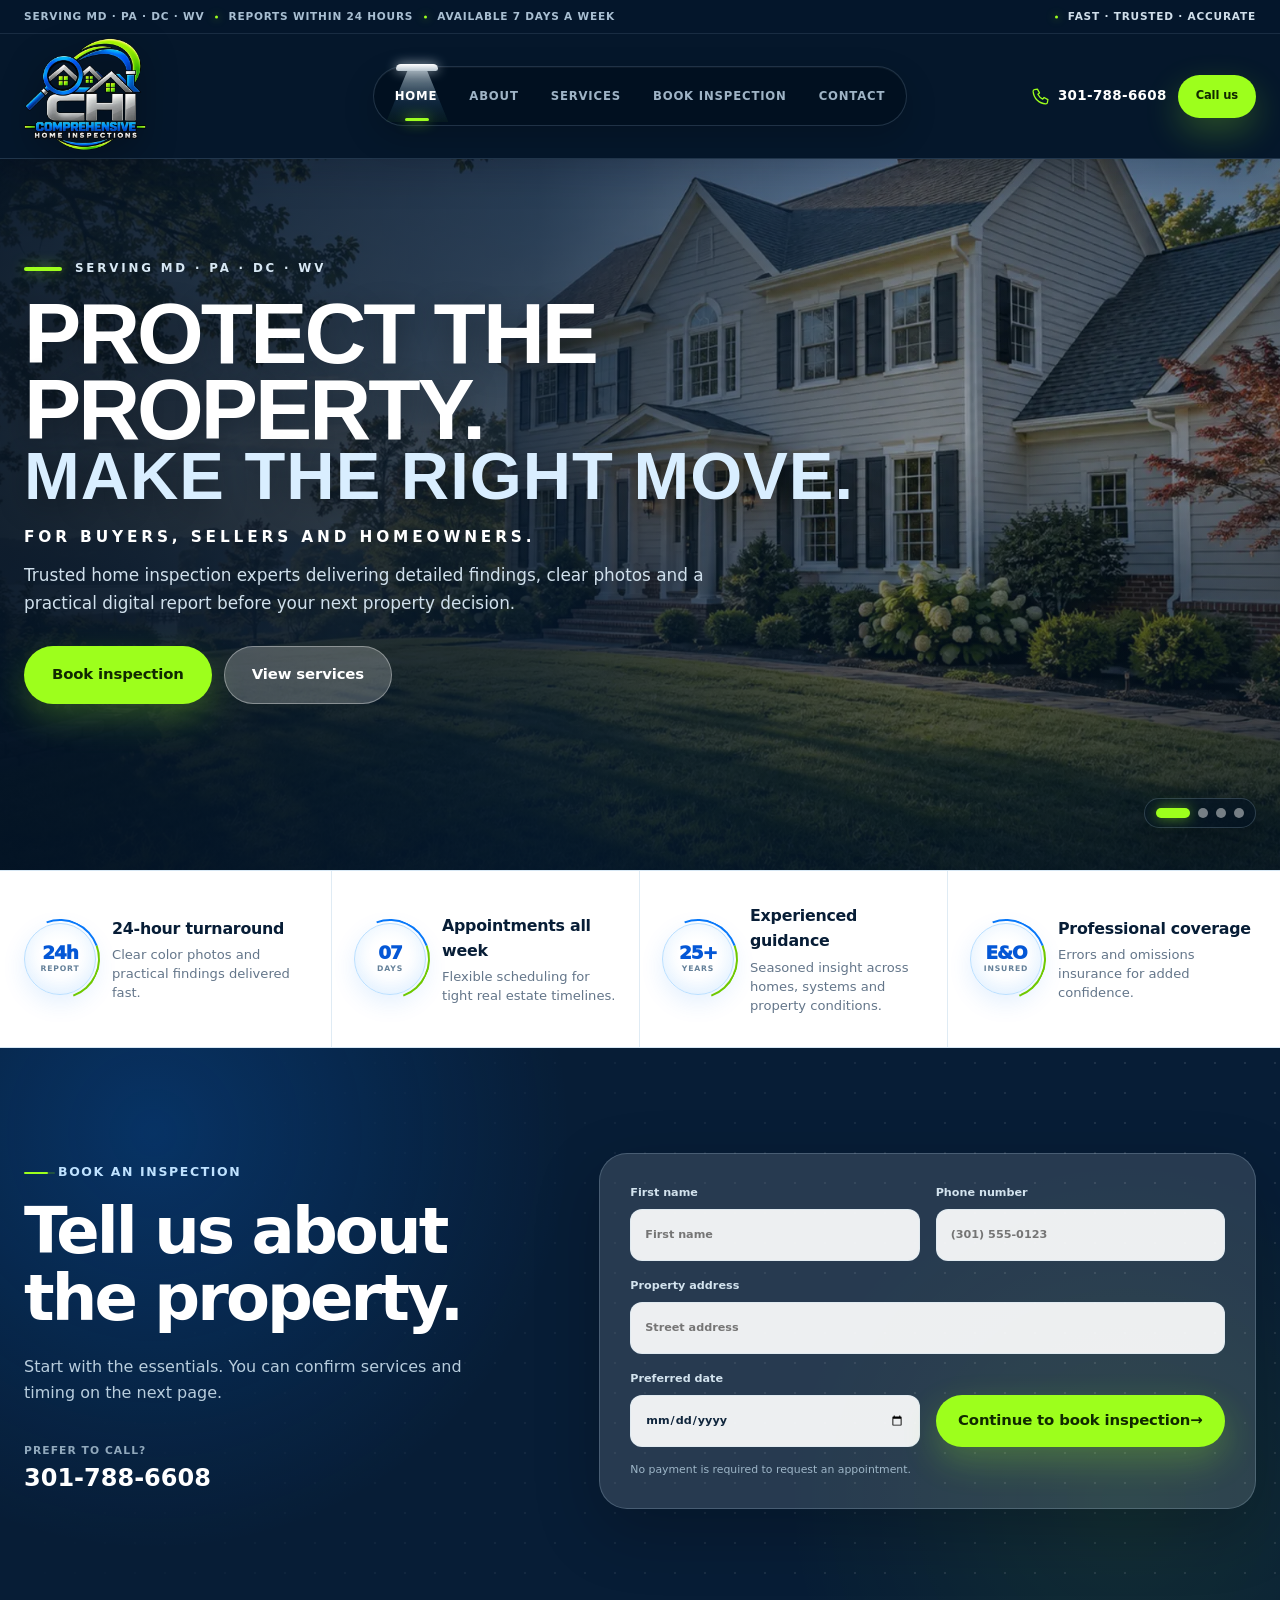
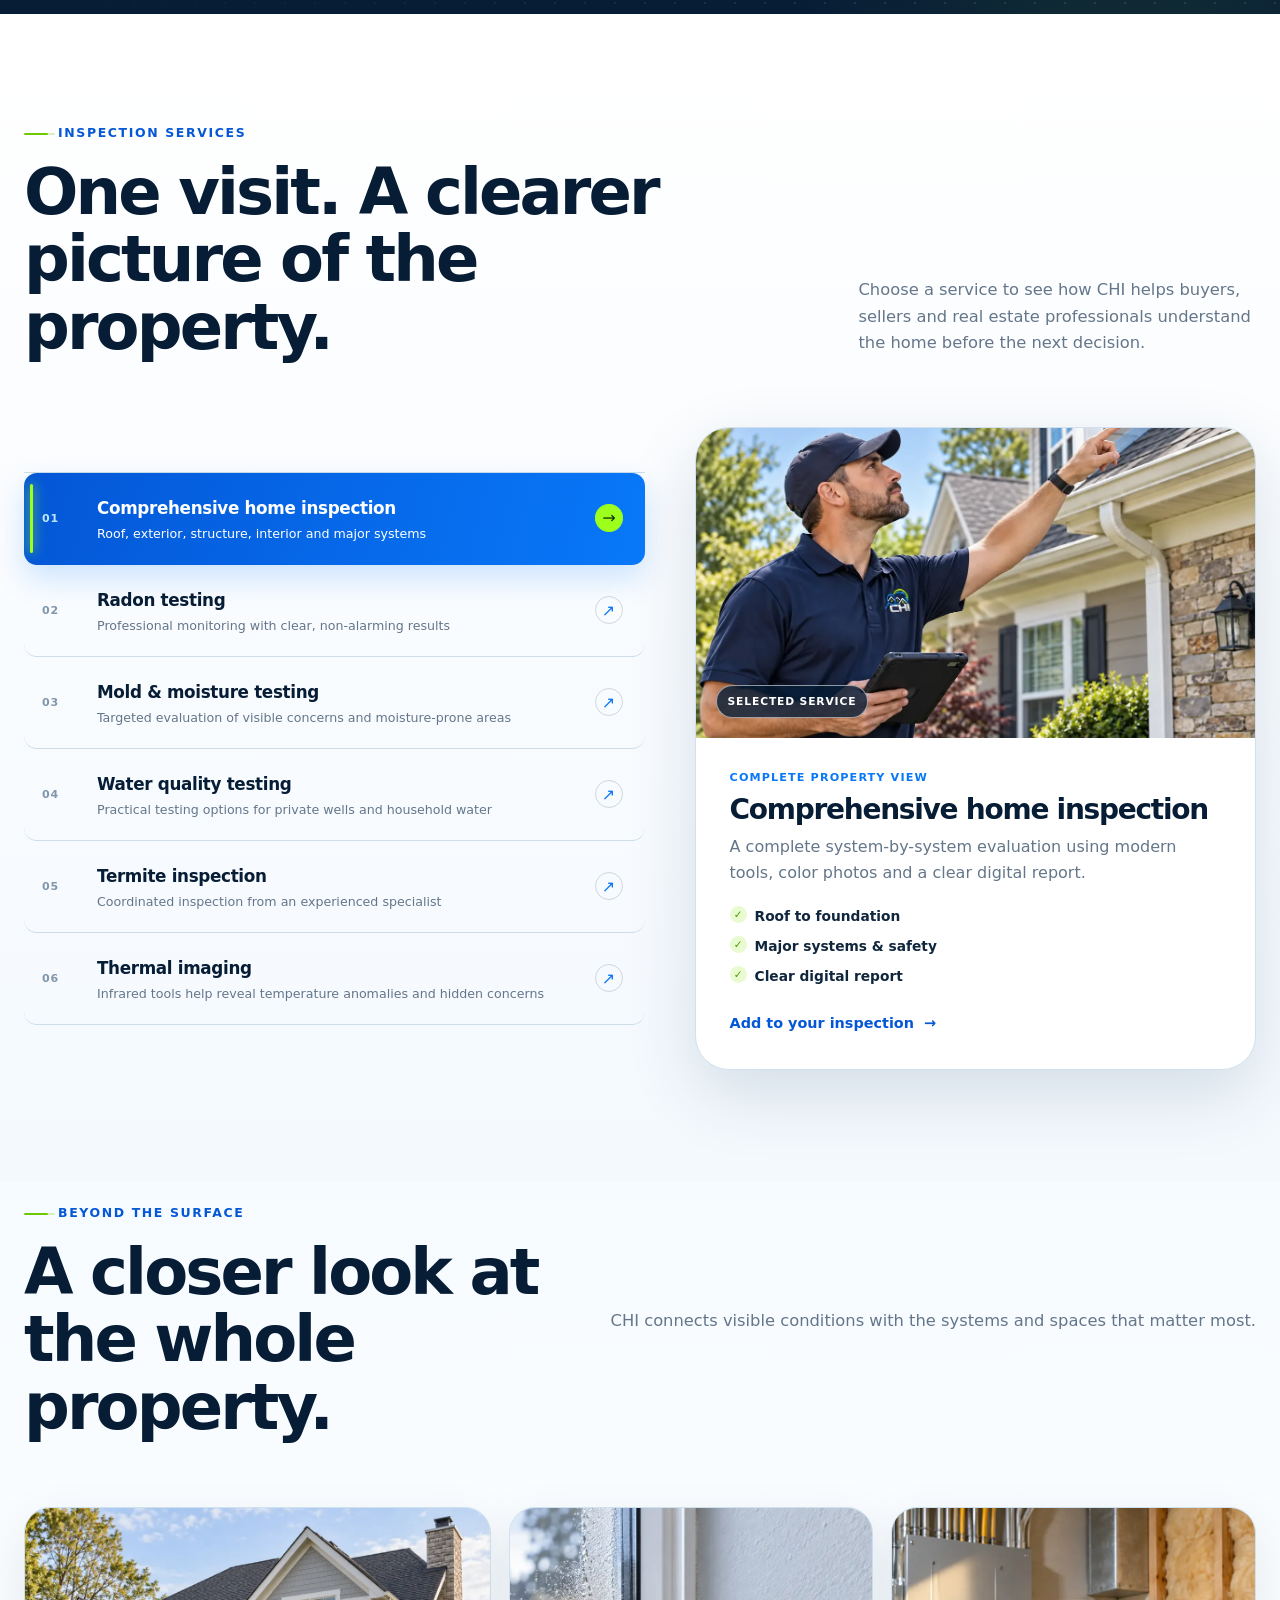
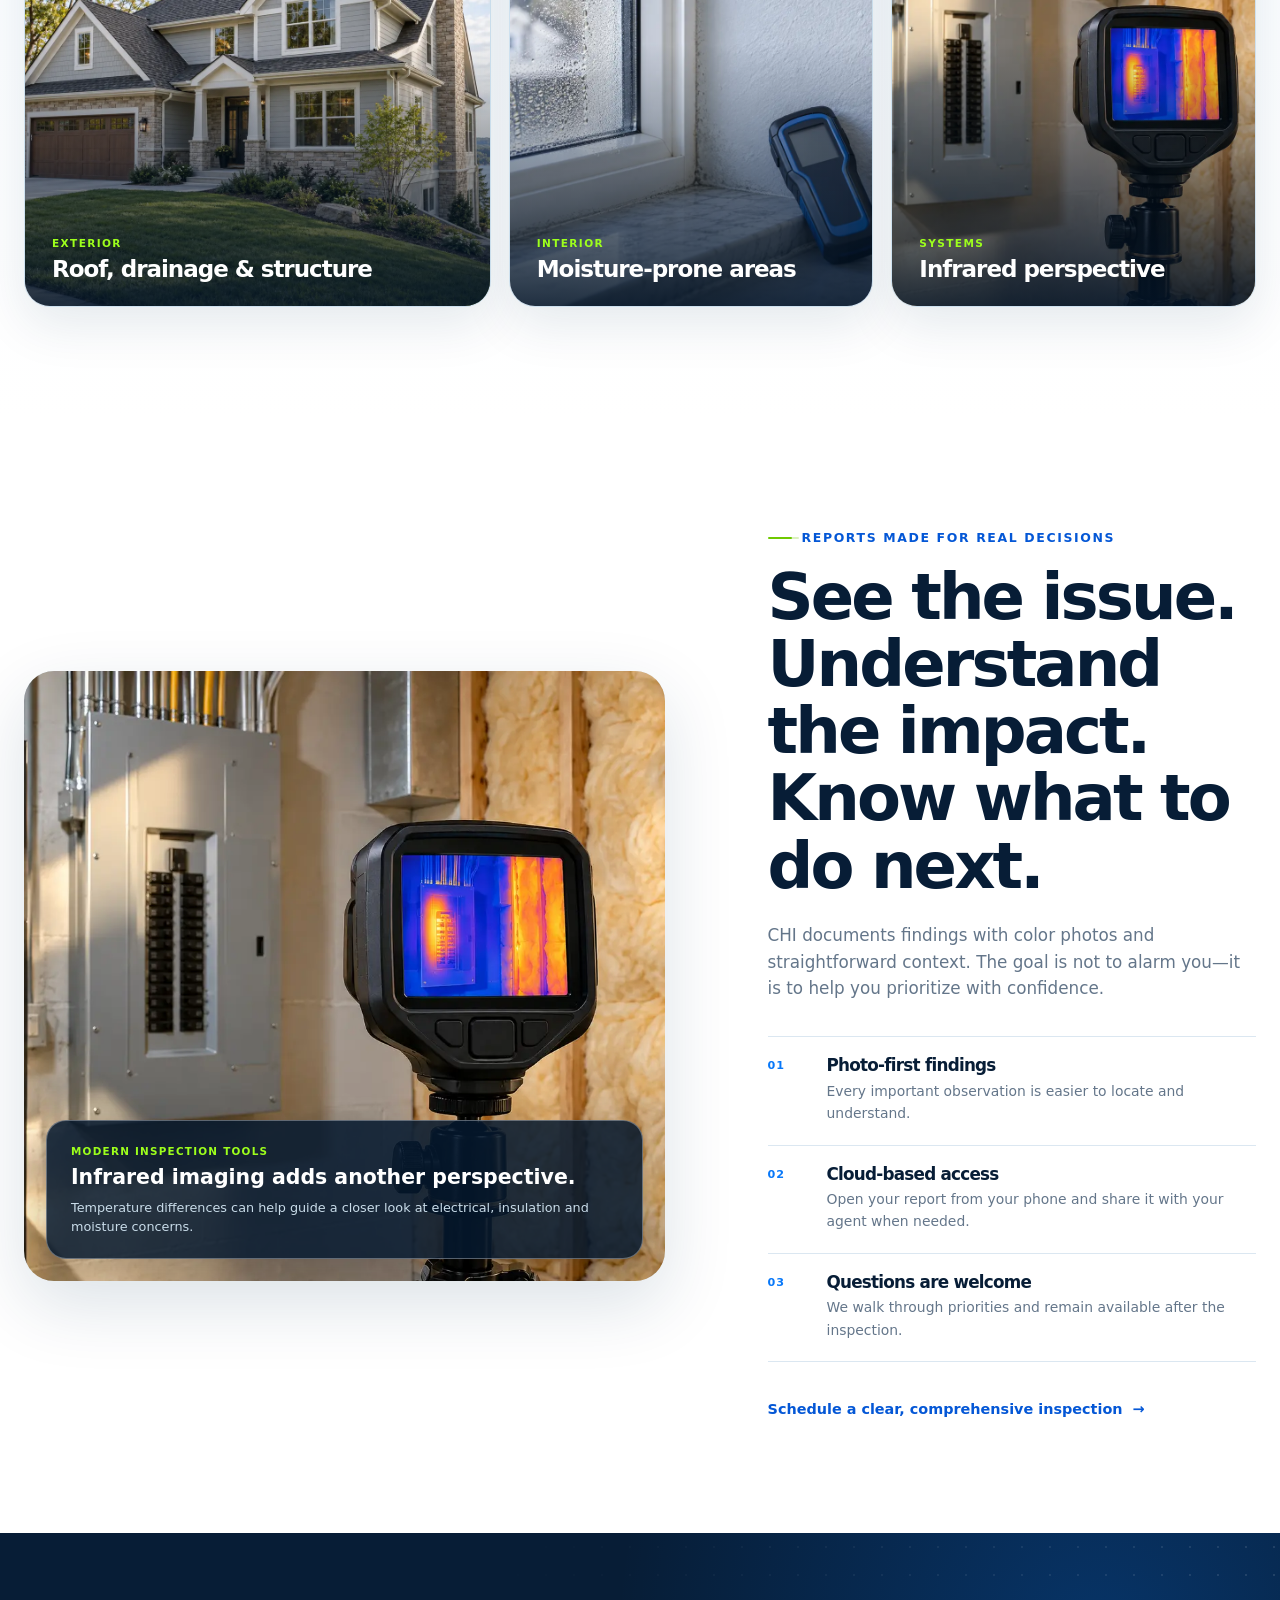
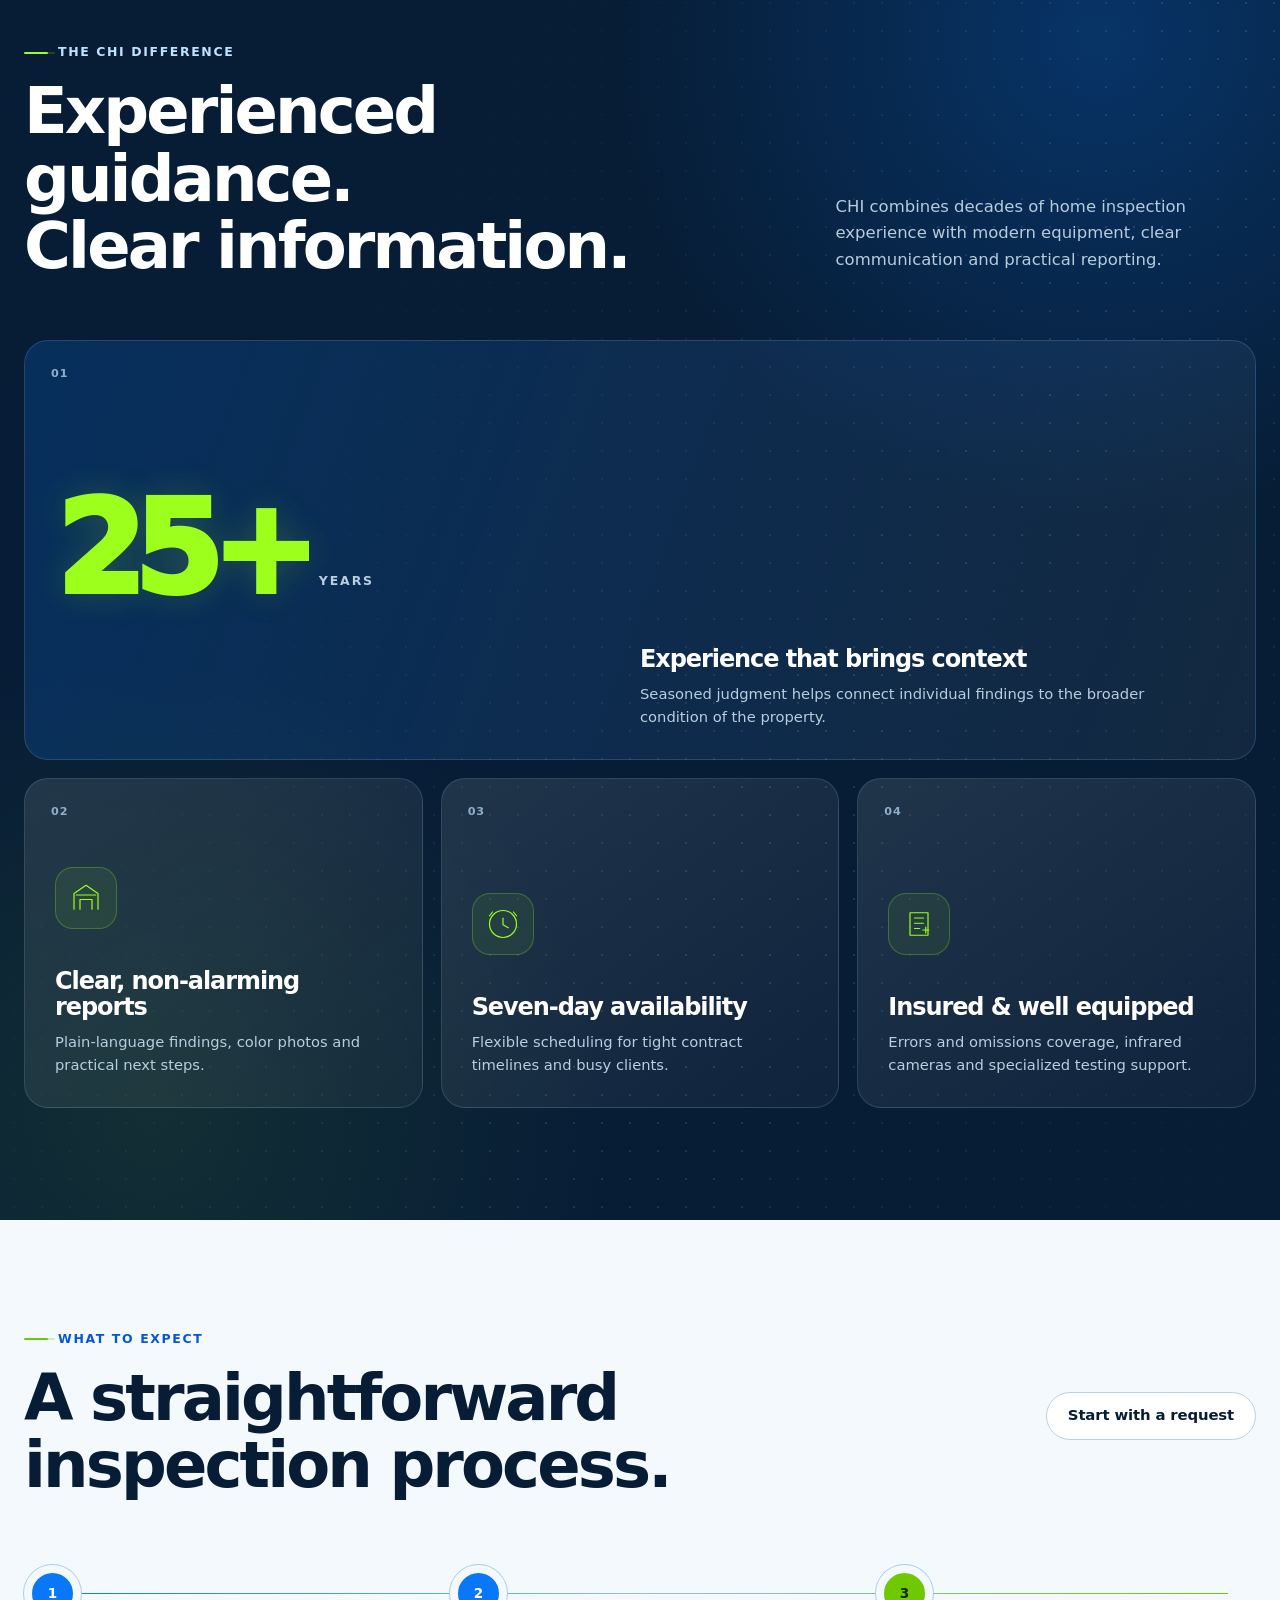
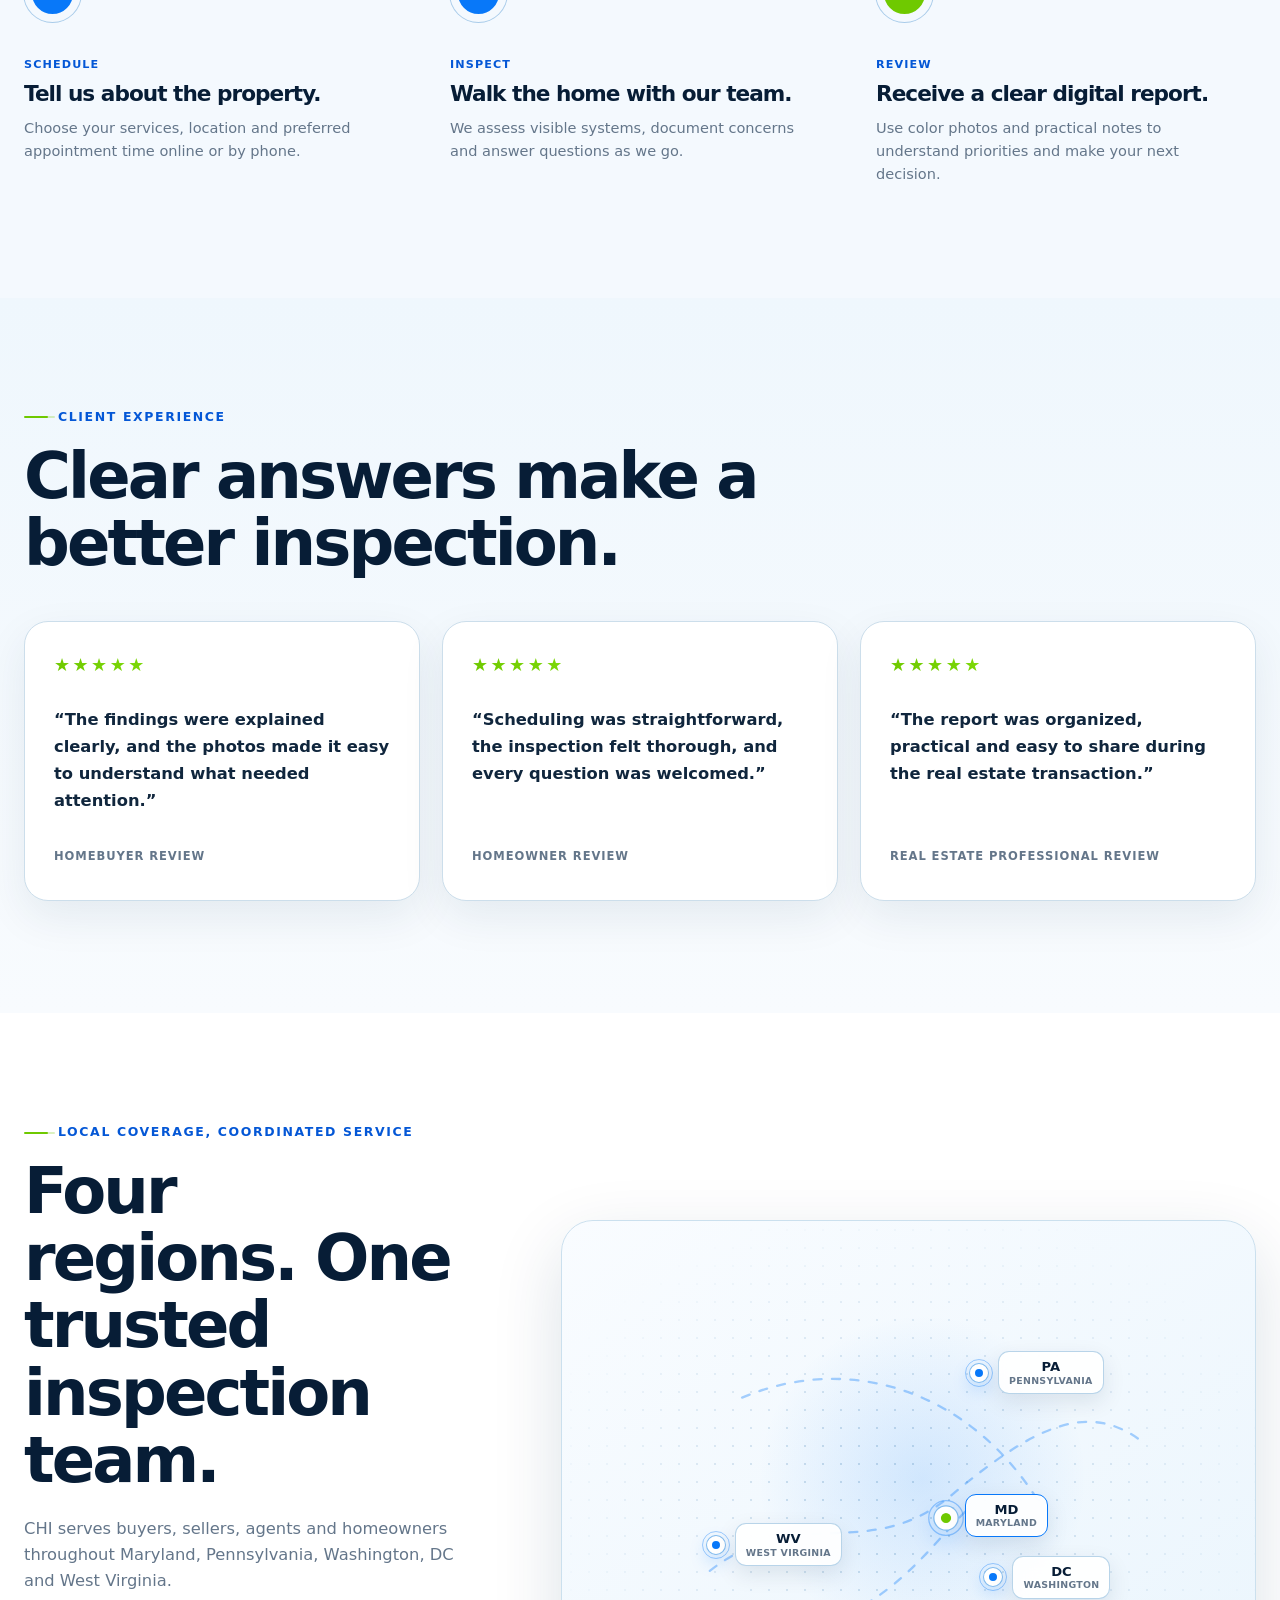
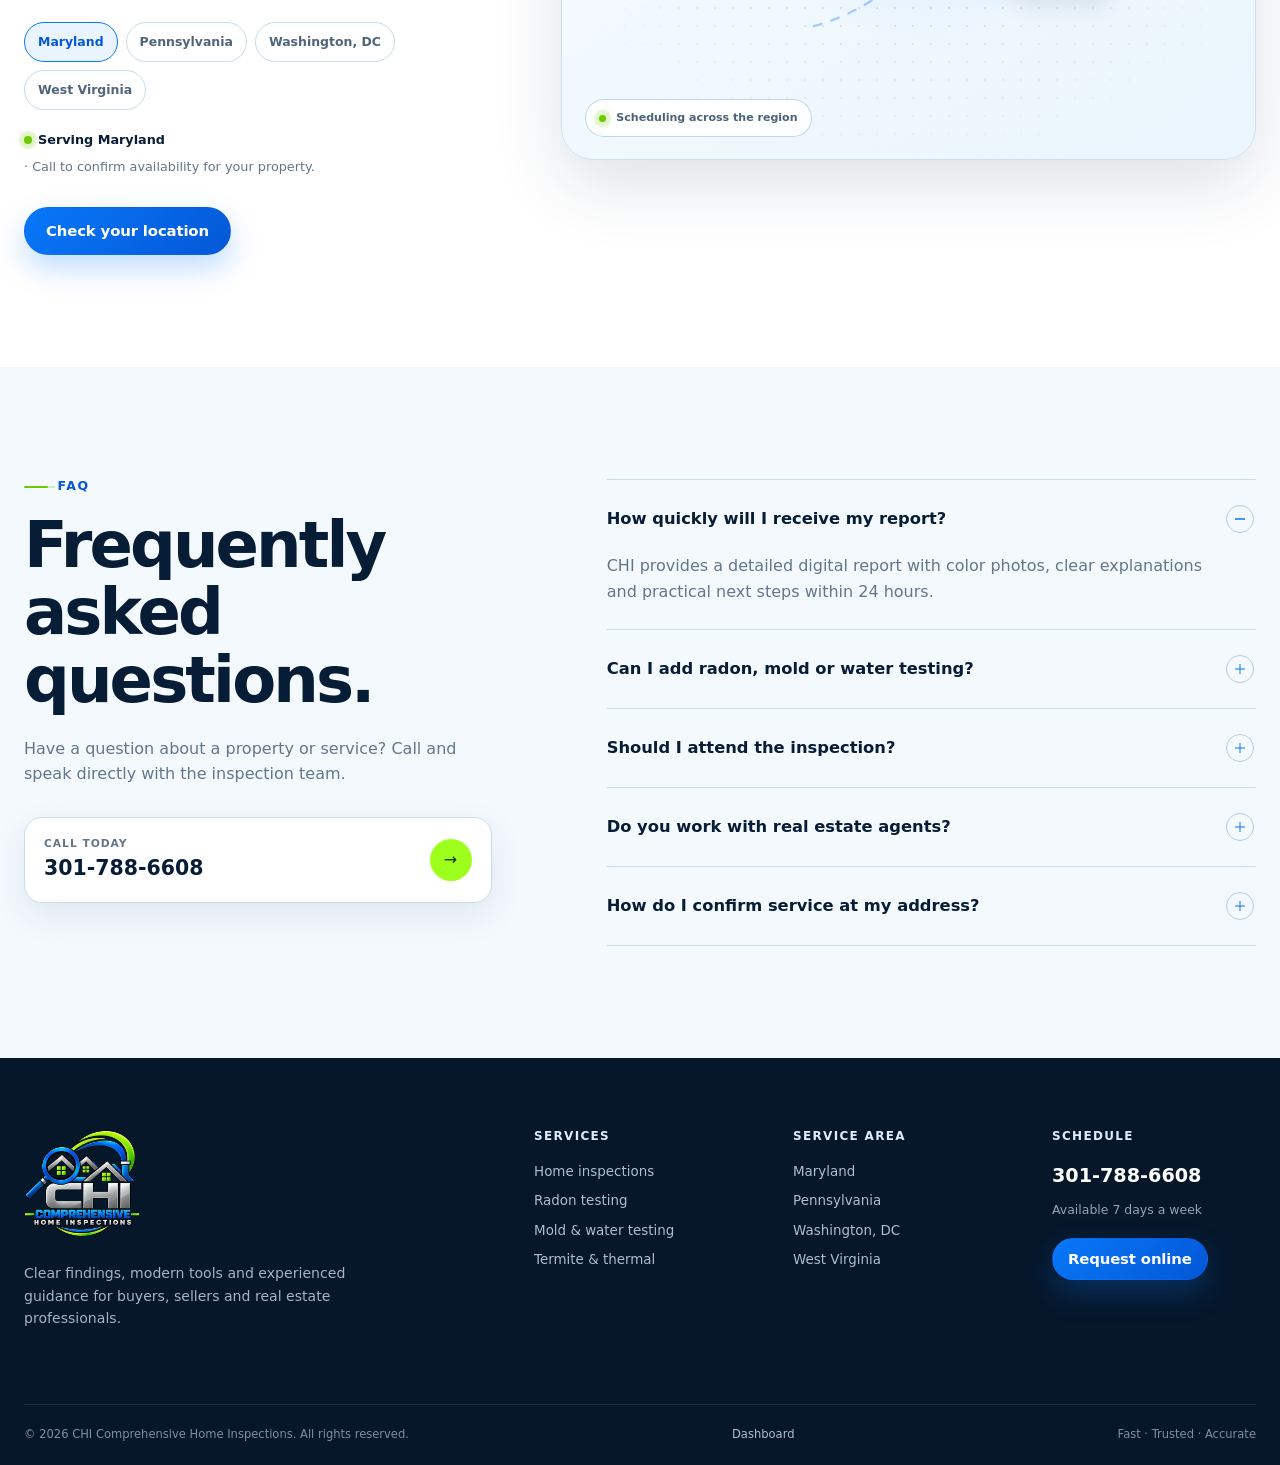
==== commit c4c0666d: "update files and add new admin dashboard" ====
--- a/index.html
+++ b/index.html
@@ -10,7 +10,13 @@
     <meta name="theme-color" content="#071d36" />
     <title>CHI Comprehensive Home Inspections</title>
     <link rel="icon" type="image/svg+xml" href="assets/favicon.svg" />
+    <link rel="preload" as="image" href="assets/chi-logo-header.webp" />
+    <link rel="preload" as="image" href="assets/hero-maryland-v3.webp" fetchpriority="high" />
     <link rel="stylesheet" href="assets/styles.css" />
+    <link rel="prefetch" href="schedule/" as="document" />
+    <script src="assets/cms-config.js" defer></script>
+    <script src="assets/cms-map.js" defer></script>
+    <script src="assets/cms.js" defer></script>
     <script src="assets/app.js" defer></script>
   </head>
   <body data-page="home">
@@ -27,7 +33,7 @@
       </div>
       <div class="container header-main">
         <a class="brand" href="./" aria-label="CHI Comprehensive Home Inspections home">
-          <span class="brand-image-wrap"><img src="assets/chi-logo-transparent-v2.webp" alt="CHI Comprehensive Home Inspections" /></span>
+          <span class="brand-image-wrap"><img src="assets/chi-logo-header.webp" alt="CHI Comprehensive Home Inspections" width="420" height="406" fetchpriority="high" decoding="async" /></span>
         </a>
 
         <button class="menu-toggle" type="button" aria-expanded="false" aria-controls="primary-nav">
@@ -58,9 +64,9 @@
       <section class="inspection-hero" id="home" data-hero-slider aria-label="Comprehensive home inspection introduction">
         <div class="hero-slides" aria-hidden="true">
           <img class="hero-slide active" src="assets/hero-maryland-v3.webp" alt="" fetchpriority="high" data-hero-slide />
-          <img class="hero-slide" src="assets/hero-interior-living-v4.webp" alt="" data-hero-slide />
-          <img class="hero-slide" src="assets/hero-dc-v3.webp" alt="" data-hero-slide />
-          <img class="hero-slide" src="assets/hero-interior-kitchen-v4.webp" alt="" data-hero-slide />
+          <img class="hero-slide" src="assets/hero-interior-living-v4.webp" alt="" decoding="async" fetchpriority="low" data-hero-slide />
+          <img class="hero-slide" src="assets/hero-dc-v3.webp" alt="" decoding="async" fetchpriority="low" data-hero-slide />
+          <img class="hero-slide" src="assets/hero-interior-kitchen-v4.webp" alt="" decoding="async" fetchpriority="low" data-hero-slide />
         </div>
         <div class="hero-shade" aria-hidden="true"></div>
         <div class="container hero-stage">
@@ -90,6 +96,25 @@
           <div><span class="trust-icon"><b>07</b><small>days</small></span><p><strong>Appointments all week</strong><small>Flexible scheduling for tight real estate timelines.</small></p></div>
           <div><span class="trust-icon"><b>25+</b><small>years</small></span><p><strong>Experienced guidance</strong><small>Seasoned insight across homes, systems and property conditions.</small></p></div>
           <div><span class="trust-icon"><b>E&amp;O</b><small>insured</small></span><p><strong>Professional coverage</strong><small>Errors and omissions insurance for added confidence.</small></p></div>
+        </div>
+      </section>
+
+      <section class="quick-booking" id="contact">
+        <div class="container quick-booking-grid">
+          <div class="quick-booking-copy reveal">
+            <p class="eyebrow light"><span></span> Book an inspection</p>
+            <h2>Tell us about the property.</h2>
+            <p>Start with the essentials. You can confirm services and timing on the next page.</p>
+            <a href="tel:+13017886608"><span>Prefer to call?</span><strong>301-788-6608</strong></a>
+          </div>
+          <form class="quick-booking-form reveal" action="schedule/" method="get">
+            <label>First name<input type="text" name="firstName" autocomplete="given-name" required placeholder="First name" /></label>
+            <label>Phone number<input type="tel" name="phone" autocomplete="tel" required placeholder="(301) 555-0123" /></label>
+            <label class="quick-field-wide">Property address<input type="text" name="address" autocomplete="street-address" required placeholder="Street address" /></label>
+            <label>Preferred date<input type="date" name="preferredDate" /></label>
+            <button class="button button-lime button-large" type="submit">Continue to book inspection <span>→</span></button>
+            <p class="quick-form-note">No payment is required to request an appointment.</p>
+          </form>
         </div>
       </section>
 
@@ -338,11 +363,14 @@
         </div>
       </section>
 
-      <section class="section faq-section">
+      
+
+      
+      <section class="section faq-section" id="faq">
         <div class="container faq-grid">
           <div class="faq-intro reveal">
-            <p class="eyebrow"><span></span> Common questions</p>
-            <h2>Plan your inspection with confidence.</h2>
+            <p class="eyebrow"><span></span> FAQ</p>
+            <h2>Frequently asked questions.</h2>
             <p>Have a question about a property or service? Call and speak directly with the inspection team.</p>
             <a class="phone-card" href="tel:+13017886608"><span>Call today</span><strong>301-788-6608</strong><i>→</i></a>
           </div>
@@ -370,38 +398,19 @@
           </div>
         </div>
       </section>
-
-      <section class="quick-booking" id="contact">
-        <div class="container quick-booking-grid">
-          <div class="quick-booking-copy reveal">
-            <p class="eyebrow light"><span></span> Book an inspection</p>
-            <h2>Tell us about the property.</h2>
-            <p>Start with the essentials. You can confirm services and timing on the next page.</p>
-            <a href="tel:+13017886608"><span>Prefer to call?</span><strong>301-788-6608</strong></a>
-          </div>
-          <form class="quick-booking-form reveal" action="schedule/" method="get">
-            <label>First name<input type="text" name="firstName" autocomplete="given-name" required placeholder="First name" /></label>
-            <label>Phone number<input type="tel" name="phone" autocomplete="tel" required placeholder="(301) 555-0123" /></label>
-            <label class="quick-field-wide">Property address<input type="text" name="address" autocomplete="street-address" required placeholder="Street address" /></label>
-            <label>Preferred date<input type="date" name="preferredDate" /></label>
-            <button class="button button-lime button-large" type="submit">Continue to book inspection <span>→</span></button>
-            <p class="quick-form-note">No payment is required to request an appointment.</p>
-          </form>
-        </div>
-      </section>
     </main>
 
     <footer class="site-footer">
       <div class="container footer-top">
         <div class="footer-brand">
-          <img src="assets/chi-logo-transparent-v2.webp" alt="CHI Comprehensive Home Inspections" loading="lazy" />
+          <img src="assets/chi-logo-header.webp" alt="CHI Comprehensive Home Inspections" width="420" height="406" loading="lazy" decoding="async" />
           <p>Clear findings, modern tools and experienced guidance for buyers, sellers and real estate professionals.</p>
         </div>
         <div><h3>Services</h3><a href="#services">Home inspections</a><a href="#services">Radon testing</a><a href="#services">Mold &amp; water testing</a><a href="#services">Termite &amp; thermal</a></div>
         <div><h3>Service area</h3><a href="#service-area">Maryland</a><a href="#service-area">Pennsylvania</a><a href="#service-area">Washington, DC</a><a href="#service-area">West Virginia</a></div>
         <div class="footer-contact"><h3>Schedule</h3><a class="footer-phone" href="tel:+13017886608">301-788-6608</a><p>Available 7 days a week</p><a class="button button-primary" href="schedule/">Request online</a></div>
       </div>
-      <div class="container footer-bottom"><p>© <span data-year></span> CHI Comprehensive Home Inspections. All rights reserved.</p><p>Fast · Trusted · Accurate</p></div>
+      <div class="container footer-bottom"><p>© <span data-year></span> CHI Comprehensive Home Inspections. All rights reserved.</p><a href="/admin">Dashboard</a><p>Fast · Trusted · Accurate</p></div>
     </footer>
 
     <a class="mobile-call-bar" href="tel:+13017886608"><span>Call CHI</span><strong>301-788-6608</strong></a>
--- a/assets/styles.css
+++ b/assets/styles.css
@@ -4896,3 +4896,479 @@
     padding-inline: 16px;
   }
 }
+
+/* ==========================================================================
+   v6 — performance, larger legible logo, animated review cards
+   ========================================================================== */
+
+:root {
+  --header-h: 121px;
+}
+
+/* --------------------------------------------------------------------------
+   1. RESPONSIVENESS / PAINT COST
+   Nineteen stacked backdrop-filter layers forced a full-width blur repaint on
+   every scroll frame, which made taps and in-page navigation feel laggy.
+   The backgrounds beneath them were already near-opaque, so the blur is
+   dropped and the few genuinely translucent panels are nudged up instead.
+   -------------------------------------------------------------------------- */
+.site-header,
+.site-header.scrolled,
+.site-header.solid-header,
+.limelight-nav,
+.trust-icon,
+.button-ghost,
+.button-white,
+.header-panel,
+.quick-booking-form,
+.schedule-hero-proof,
+.service-preview,
+.report-photo-label,
+.map-legend,
+.preview-tag,
+.hero-slider-dots,
+.phone-card,
+.area-status,
+.mobile-call-bar,
+.footer-top,
+.trust-strip,
+[class*="card"],
+[class*="panel"] {
+  backdrop-filter: none !important;
+  -webkit-backdrop-filter: none !important;
+}
+
+/* Compensate the handful of panels that were relying on blur for legibility */
+.site-header,
+.site-header.scrolled,
+.site-header.solid-header {
+  background: #05172b;
+}
+
+.limelight-nav {
+  background: rgba(2, 16, 31, 0.86);
+}
+
+.button-white {
+  background: rgba(255, 255, 255, 0.22);
+}
+
+.quick-booking-form {
+  background: rgba(255, 255, 255, 0.13);
+}
+
+/* NOTE: the header must NOT get `transform`, `will-change: transform`,
+   `contain: layout` or `contain: paint`. The mobile nav panel is
+   position:fixed inside it, and every one of those makes the header a
+   containing block (or clips it), collapsing the panel to a thin strip.
+   Dropping the backdrop-filter above is what actually removes the cost. */
+
+/* JS drives anchor scrolling at a fixed, snappy duration so a jump from the
+   footer to the hero no longer takes several seconds. */
+html {
+  scroll-behavior: auto;
+  scroll-padding-top: calc(var(--header-h) + 16px);
+}
+
+/* Decorative loops are paused while their section is off-screen, so idle
+   sections stop consuming frames. */
+.anim-idle .map-scan,
+.anim-idle .map-routes,
+.anim-idle .map-routes path,
+.anim-idle .map-node,
+.anim-idle .map-node i,
+.anim-idle .hero-scan-line,
+.anim-idle .scan-beam,
+.anim-idle .orbit-one,
+.anim-idle .orbit-two,
+.anim-idle .hotspot-dot::after,
+.anim-idle .photo-pin::after,
+.anim-idle .live-dot {
+  animation-play-state: paused !important;
+}
+
+/* Immediate visual acknowledgement on tap, before navigation resolves. */
+.button:active,
+.limelight-nav a:active,
+.service-row:active,
+.area-pills button:active,
+.map-node:active {
+  transform: scale(0.975);
+}
+
+.button,
+.limelight-nav a {
+  -webkit-tap-highlight-color: transparent;
+  touch-action: manipulation;
+}
+
+.is-navigating {
+  cursor: progress;
+}
+
+
+/* --------------------------------------------------------------------------
+   2. LOGO — larger, so the "Comprehensive Home Inspections" wordmark reads
+   -------------------------------------------------------------------------- */
+.header-main,
+.site-header.scrolled .header-main {
+  min-height: 124px;
+  gap: 18px;
+}
+
+.brand,
+.brand-image-wrap {
+  max-height: 116px;
+}
+
+.brand-image-wrap,
+.site-header.scrolled .brand-image-wrap {
+  width: 122px;
+  height: 116px;
+  overflow: visible;
+}
+
+.brand-image-wrap img {
+  width: 100%;
+  height: 100%;
+  object-fit: contain;
+  transition: transform 0.35s cubic-bezier(0.22, 1, 0.36, 1);
+}
+
+.brand:hover .brand-image-wrap img {
+  transform: scale(1.04);
+}
+
+.footer-brand img {
+  width: auto;
+  height: 112px;
+  max-width: 124px;
+  object-fit: contain;
+}
+
+/* Mobile menu panel tracks the real header height instead of a fixed offset */
+@media (max-width: 980px) {
+  /* Fully opaque: the panel previously leaned on a backdrop blur to hide the
+     hero behind it, so with the blur gone the last 1% showed through crisply. */
+  .header-panel {
+    top: var(--header-h);
+    background: #04162b;
+  }
+
+  .header-main,
+  .site-header.scrolled .header-main {
+    min-height: 100px;
+  }
+
+  .brand,
+  .brand-image-wrap {
+    max-height: 92px;
+  }
+
+  .brand-image-wrap,
+  .site-header.scrolled .brand-image-wrap {
+    width: 97px;
+    height: 92px;
+  }
+
+  .schedule-main {
+    padding-top: var(--header-h);
+  }
+}
+
+@media (max-width: 700px) {
+  .site-header,
+  .site-header.scrolled,
+  .site-header.solid-header,
+  .header-main,
+  .site-header.scrolled .header-main {
+    min-height: 86px;
+  }
+
+  .brand,
+  .brand-image-wrap {
+    max-height: 78px;
+  }
+
+  .brand-image-wrap,
+  .site-header.scrolled .brand-image-wrap {
+    width: 83px;
+    height: 78px;
+  }
+
+  .footer-brand img {
+    height: 88px;
+    max-width: 98px;
+  }
+
+  .hero-stage {
+    padding-top: 132px;
+  }
+
+  .schedule-main {
+    padding-top: var(--header-h);
+  }
+}
+
+/* --------------------------------------------------------------------------
+   3. CLIENT REVIEWS — animated colour on hover
+   -------------------------------------------------------------------------- */
+.reviews-section {
+  position: relative;
+  overflow: hidden;
+}
+
+.reviews-grid {
+  gap: 22px;
+}
+
+.review-card {
+  position: relative;
+  overflow: hidden;
+  isolation: isolate;
+  background: #ffffff;
+  transition:
+    transform 0.4s cubic-bezier(0.22, 1, 0.36, 1),
+    box-shadow 0.4s cubic-bezier(0.22, 1, 0.36, 1),
+    border-color 0.4s ease;
+}
+
+/* Accent bar that wipes across the top */
+.review-card::before {
+  content: "";
+  position: absolute;
+  z-index: 2;
+  top: 0;
+  left: 0;
+  width: 100%;
+  height: 4px;
+  background: linear-gradient(90deg, var(--blue), var(--cyan), var(--lime));
+  transform: scaleX(0);
+  transform-origin: left;
+  transition: transform 0.5s cubic-bezier(0.22, 1, 0.36, 1);
+}
+
+/* Soft colour wash that rises from the bottom of the card */
+.review-card::after {
+  content: "";
+  position: absolute;
+  z-index: -1;
+  inset: 0;
+  background:
+    radial-gradient(circle at 12% 108%, rgba(157, 255, 28, 0.2), transparent 52%),
+    radial-gradient(circle at 92% -8%, rgba(8, 120, 249, 0.16), transparent 55%);
+  opacity: 0;
+  transition: opacity 0.45s ease;
+}
+
+.review-card:hover,
+.review-card:focus-within {
+  transform: translateY(-9px);
+  border-color: rgba(8, 120, 249, 0.42);
+  box-shadow: 0 26px 60px rgba(8, 120, 249, 0.18);
+}
+
+.review-card:hover::before,
+.review-card:focus-within::before {
+  transform: scaleX(1);
+}
+
+.review-card:hover::after,
+.review-card:focus-within::after {
+  opacity: 1;
+}
+
+/* Stars shift from lime to blue and lift one after another */
+.review-stars {
+  display: inline-block;
+  background: linear-gradient(90deg, var(--lime-deep), var(--lime), var(--cyan), var(--blue));
+  background-size: 300% 100%;
+  background-position: 0% 50%;
+  -webkit-background-clip: text;
+  background-clip: text;
+  color: transparent;
+  -webkit-text-fill-color: transparent;
+  font-size: 1.12rem;
+  transition: background-position 0.65s ease, transform 0.4s cubic-bezier(0.22, 1, 0.36, 1);
+}
+
+.review-card:hover .review-stars,
+.review-card:focus-within .review-stars {
+  background-position: 100% 50%;
+  transform: translateY(-2px) scale(1.06);
+}
+
+.review-card blockquote {
+  transition: color 0.35s ease;
+}
+
+.review-card:hover blockquote,
+.review-card:focus-within blockquote {
+  color: #061c33;
+}
+
+/* Attribution line picks up the brand blue with an underline that grows in */
+.review-card > p {
+  position: relative;
+  display: inline-block;
+  padding-bottom: 6px;
+  transition: color 0.35s ease;
+}
+
+.review-card > p::after {
+  content: "";
+  position: absolute;
+  bottom: 0;
+  left: 0;
+  width: 100%;
+  height: 2px;
+  background: linear-gradient(90deg, var(--blue), var(--lime));
+  transform: scaleX(0);
+  transform-origin: left;
+  transition: transform 0.45s cubic-bezier(0.22, 1, 0.36, 1) 0.06s;
+}
+
+.review-card:hover > p,
+.review-card:focus-within > p {
+  color: var(--blue-deep);
+}
+
+.review-card:hover > p::after,
+.review-card:focus-within > p::after {
+  transform: scaleX(1);
+}
+
+/* Staggered entrance so the three cards animate in sequence */
+.reviews-grid .review-card:nth-child(1) { transition-delay: 0s; }
+.reviews-grid .review-card:nth-child(2) { transition-delay: 0.05s; }
+.reviews-grid .review-card:nth-child(3) { transition-delay: 0.1s; }
+
+@media (hover: none) {
+  .review-card::before { transform: scaleX(1); }
+  .review-card::after { opacity: 0.55; }
+}
+
+@media (prefers-reduced-motion: reduce) {
+  .review-card,
+  .review-card::before,
+  .review-card::after,
+  .review-stars,
+  .review-card > p::after,
+  .brand-image-wrap img {
+    transition: none !important;
+  }
+
+  .review-card:hover,
+  .review-card:focus-within {
+    transform: none;
+  }
+}
+
+/* --------------------------------------------------------------------------
+   4. MOBILE TOUCH TARGETS
+   Several controls rendered below the 44px minimum recommended for touch.
+   These rules grow the *hit area* without changing the visual size, so the
+   design is untouched while the controls stop being fiddly to tap.
+   -------------------------------------------------------------------------- */
+@media (max-width: 980px) {
+  /* Hero slider dots were 10x10. Keep the dot, extend the tappable box. */
+  .hero-slider-dots {
+    gap: 4px;
+  }
+
+  .hero-slider-dots button {
+    position: relative;
+  }
+
+  .hero-slider-dots button::after {
+    content: "";
+    position: absolute;
+    top: 50%;
+    left: 50%;
+    width: 44px;
+    height: 44px;
+    transform: translate(-50%, -50%);
+  }
+
+  /* Region pills and map nodes: 40px / 34px -> 44px */
+  .area-pills button,
+  .booking-map .area-pills button {
+    min-height: 44px;
+  }
+
+  .map-node {
+    min-height: 42px;
+  }
+
+  /* Inline text links sat at ~20-23px tall. */
+  .site-footer a:not(.button),
+  .back-link,
+  .text-link,
+  .service-preview-copy a,
+  .footer-bottom a {
+    display: inline-flex;
+    align-items: center;
+    min-height: 40px;
+  }
+
+  .site-footer > .container > div > a:not(.button) {
+    min-height: 42px;
+  }
+
+  .booking-contact-card a,
+  .faq-intro .phone-card {
+    min-height: 44px;
+  }
+
+  /* Anything interactive gets a comfortable minimum. */
+  .limelight-nav a,
+  .service-row,
+  .faq-list summary {
+    min-height: 48px;
+  }
+}
+
+/* --------------------------------------------------------------------------
+   5. MOBILE FORMS
+   iOS Safari zooms the viewport whenever a focused field is under 16px, and
+   frequently does not zoom back out. Every field was 11-14px, so both forms
+   are bumped to 16px on touch widths. Labels keep their smaller size.
+   -------------------------------------------------------------------------- */
+@media (max-width: 980px) {
+  input[type="text"],
+  input[type="tel"],
+  input[type="email"],
+  input[type="date"],
+  input[type="number"],
+  input[type="search"],
+  select,
+  textarea,
+  .booking-form select,
+  .booking-form textarea,
+  .booking-form input,
+  .quick-booking-form input,
+  .quick-booking-form select {
+    /* !important: existing rules set these at higher specificity, and on iOS a
+       sub-16px field forces a viewport zoom that does not reverse. */
+    font-size: 16px !important;
+  }
+
+  /* Comfortable height for thumbs on both forms. */
+  .quick-booking-form input,
+  .booking-form input,
+  .booking-form select,
+  .quick-booking-form select {
+    min-height: 52px;
+  }
+
+  .service-check {
+    min-height: 48px;
+  }
+
+  /* Native date/time controls otherwise render cramped on iOS. */
+  input[type="date"],
+  input[type="time"] {
+    -webkit-appearance: none;
+    appearance: none;
+  }
+}
